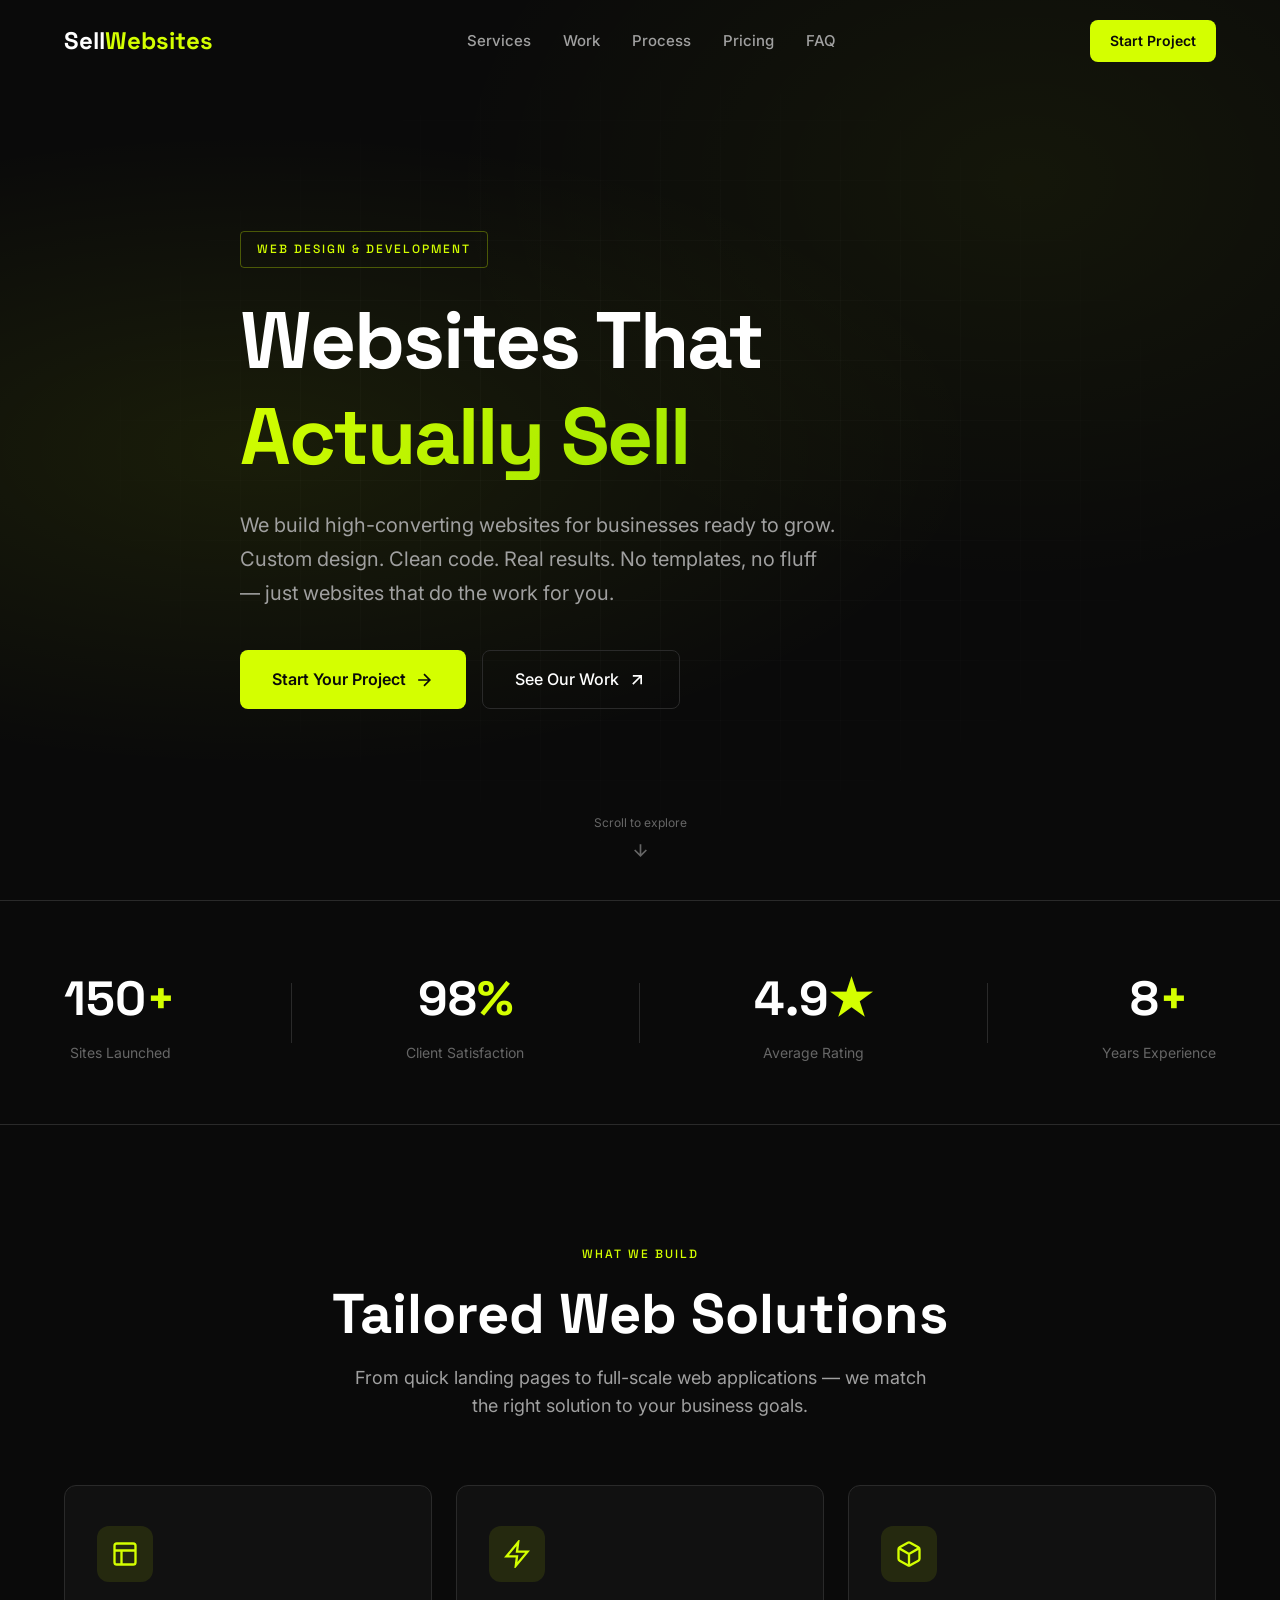
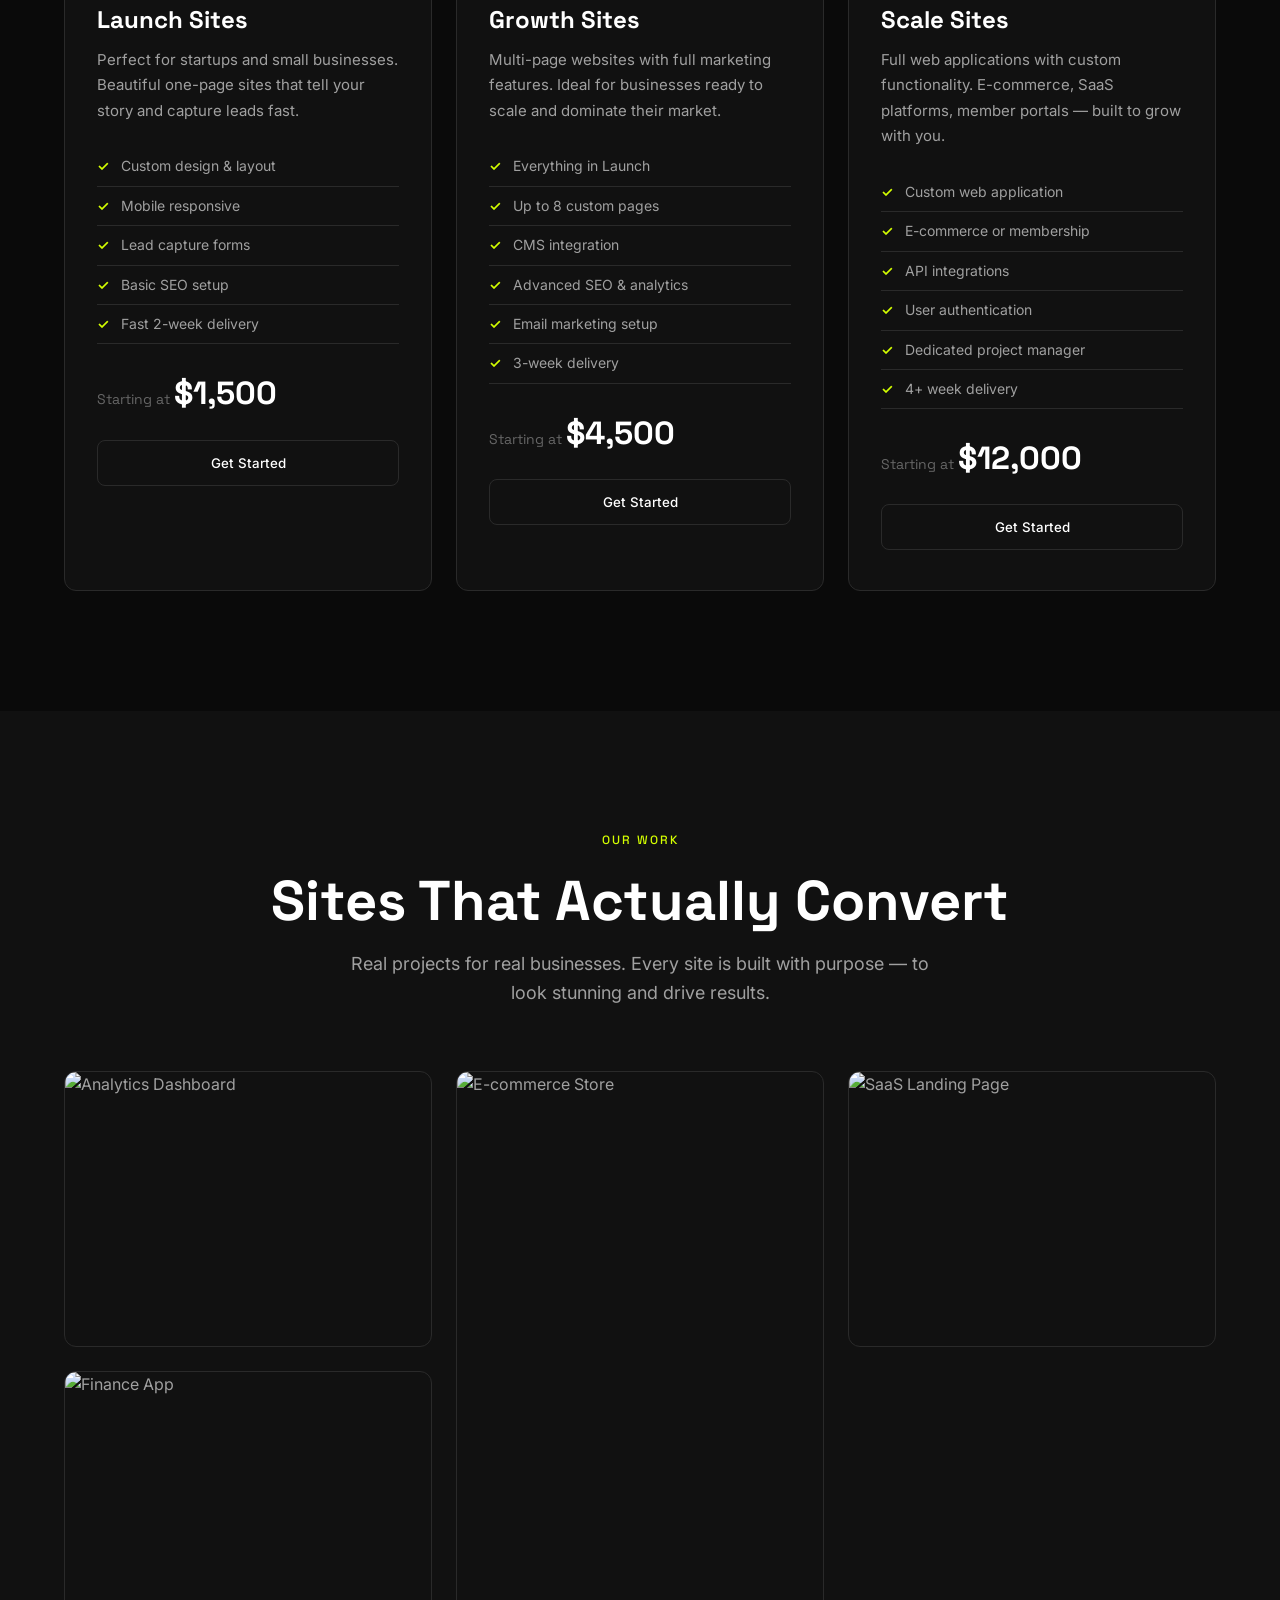
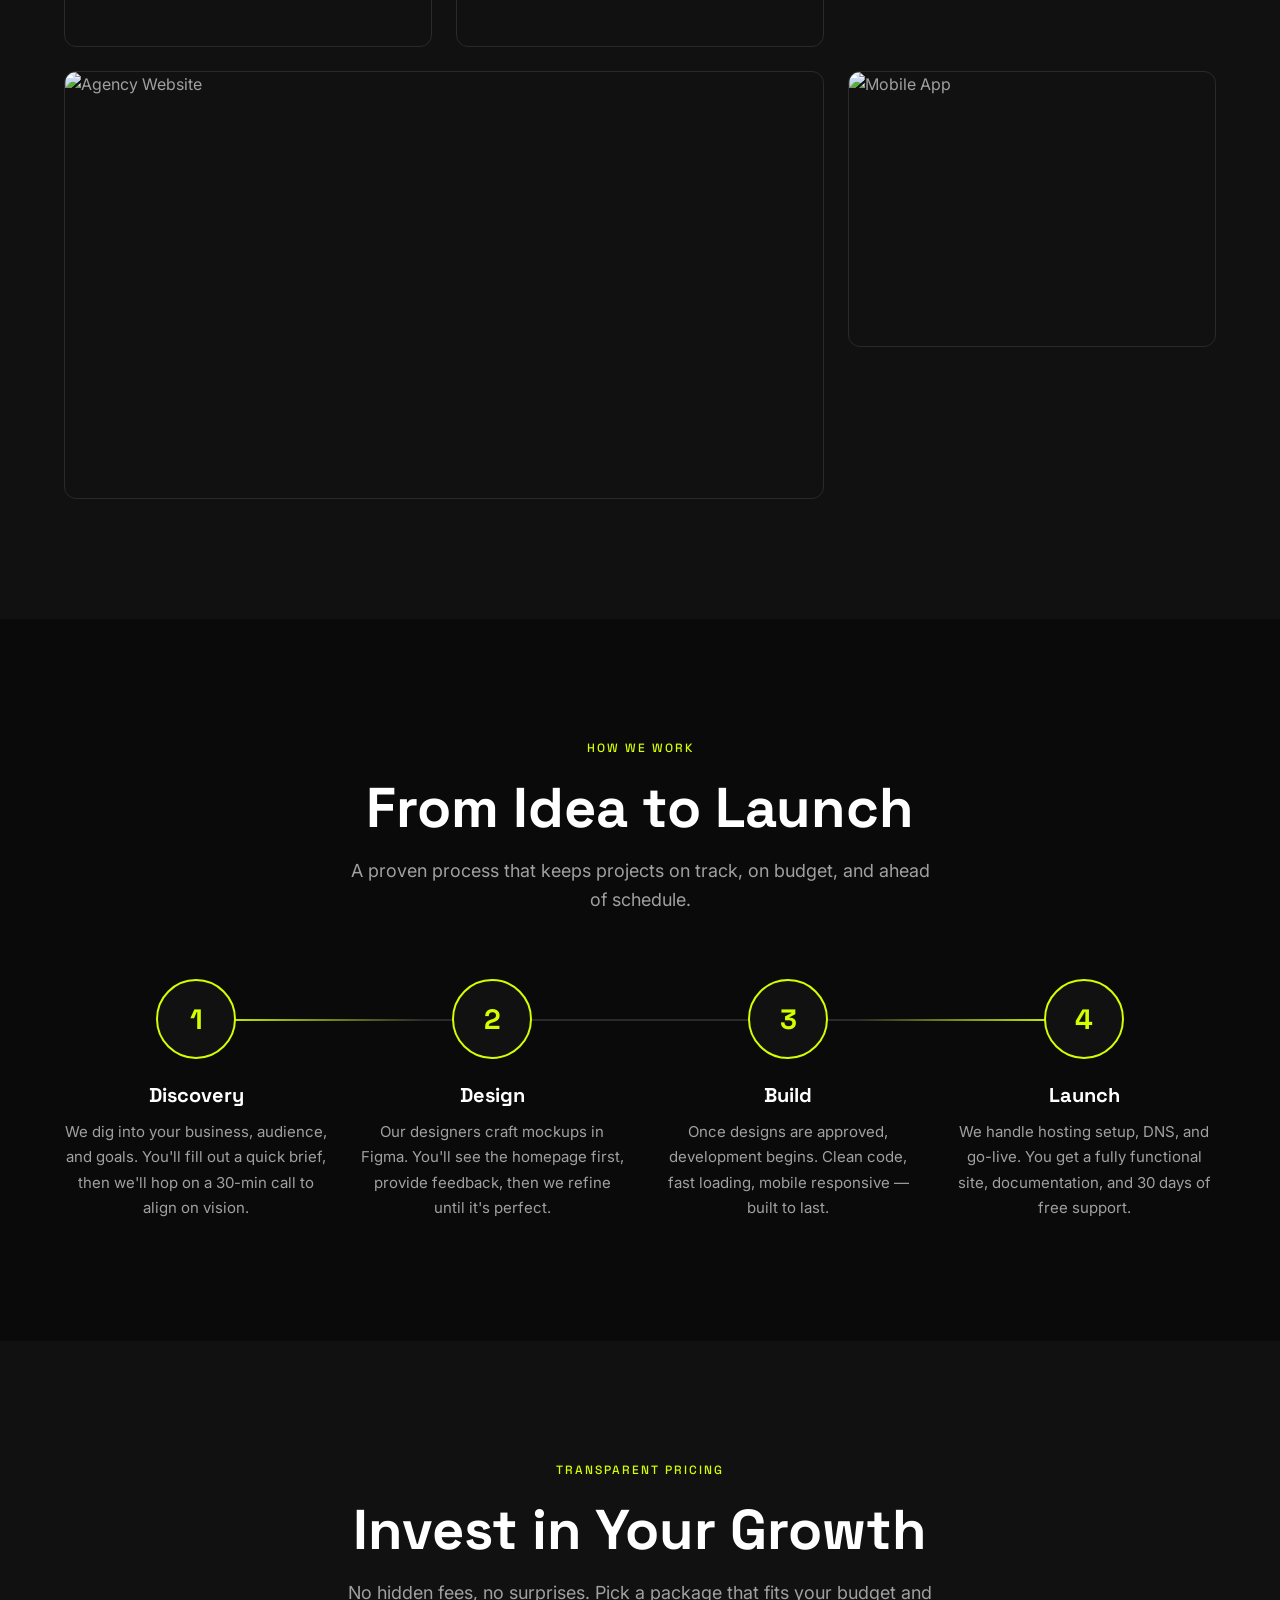
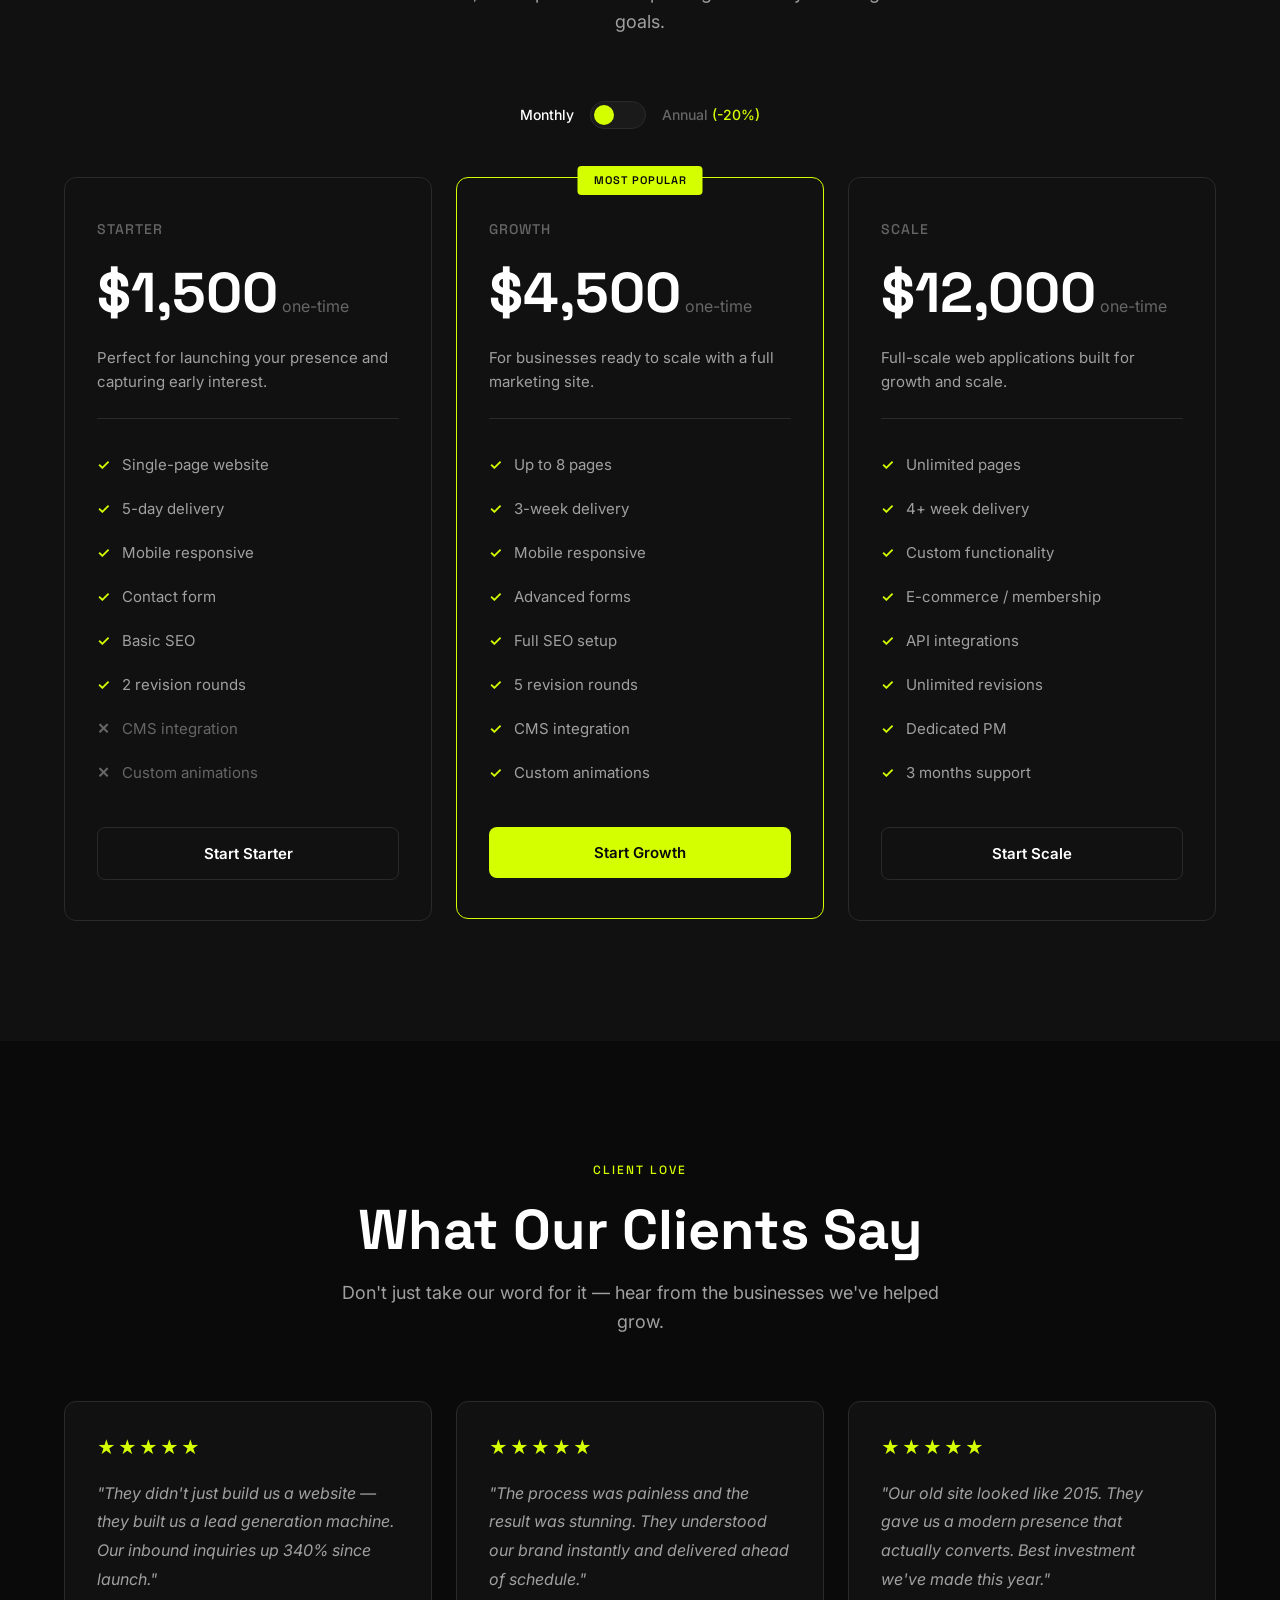
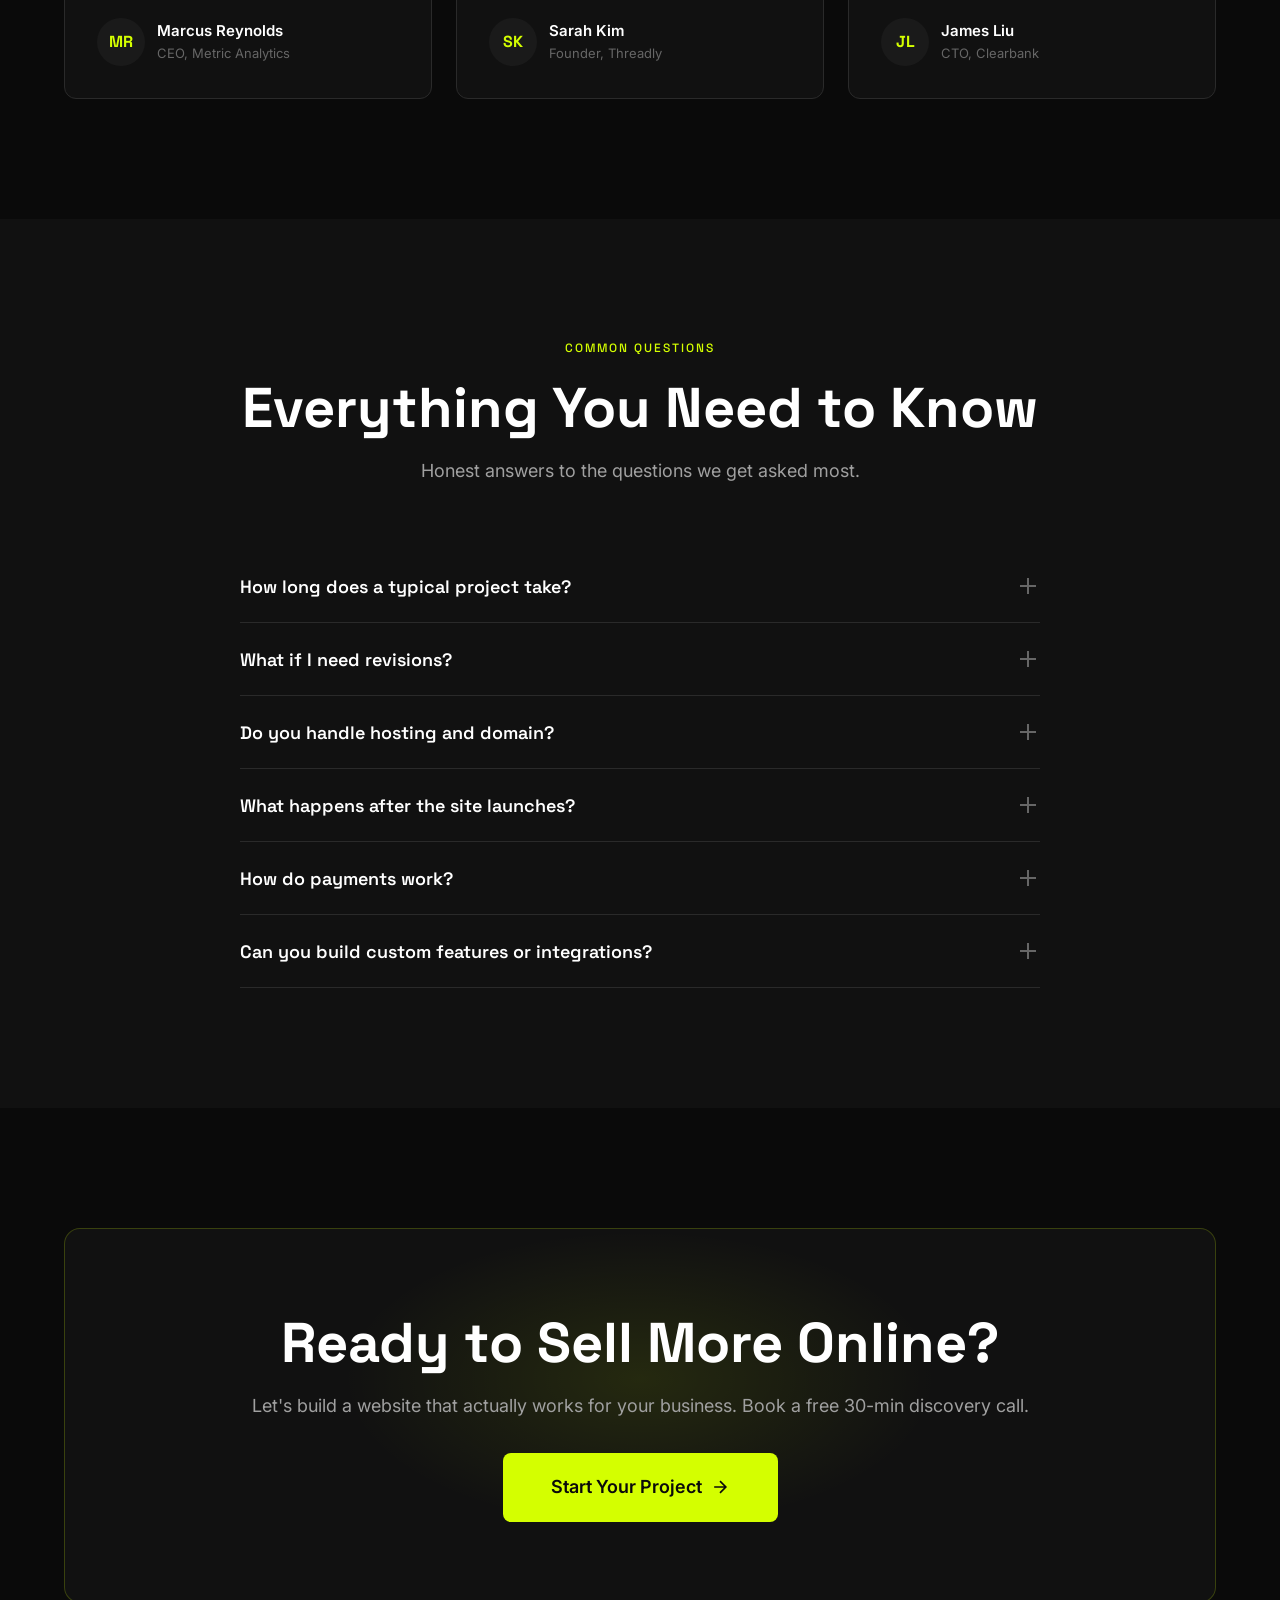
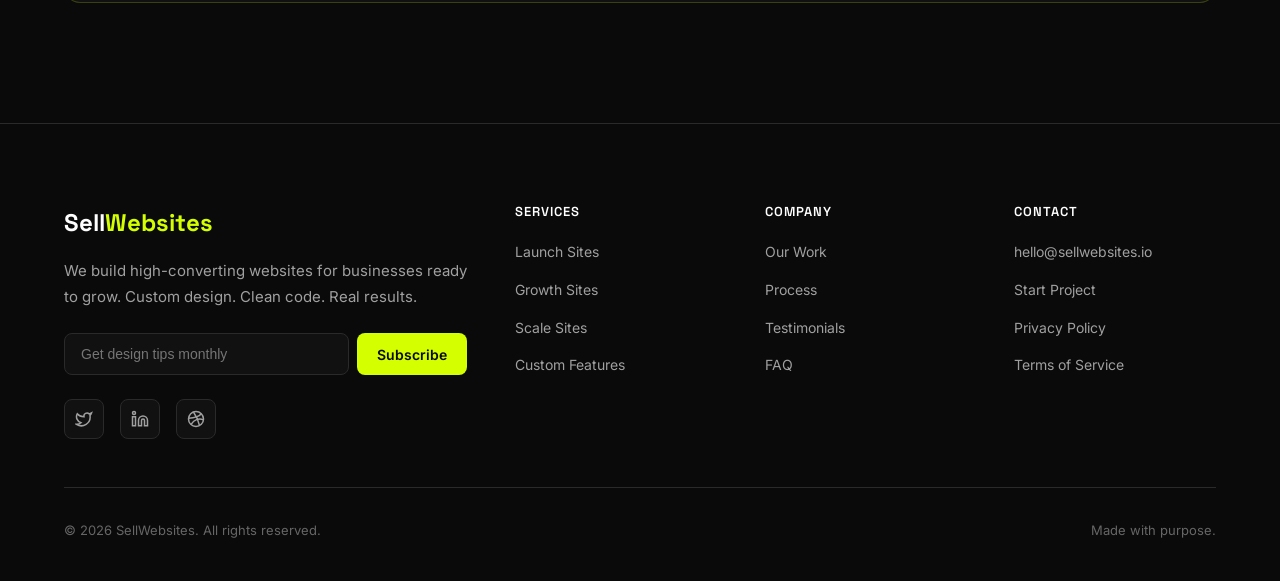
==== index.html @ 4c92e395 "Initial commit: SellWebsites.io - website selling landing page" ====
<!DOCTYPE html>
<html lang="en">
<head>
  <meta charset="UTF-8">
  <meta name="viewport" content="width=device-width, initial-scale=1.0">
  <title>SellWebsites — Websites That Actually Sell</title>
  <meta name="description" content="We build stunning, high-converting websites for businesses ready to grow. Custom design, clean code, real results.">
  <link rel="preconnect" href="https://fonts.googleapis.com">
  <link rel="preconnect" href="https://fonts.gstatic.com" crossorigin>
  <link href="https://fonts.googleapis.com/css2?family=Inter:wght@400;500;600&family=Space+Grotesk:wght@500;700&display=swap" rel="stylesheet">
  <style>
    *, *::before, *::after { box-sizing: border-box; margin: 0; padding: 0; }
    
    :root {
      --bg-primary: #0a0a0a;
      --bg-secondary: #111111;
      --bg-tertiary: #1a1a1a;
      --text-primary: #ffffff;
      --text-secondary: #a0a0a0;
      --text-muted: #666666;
      --accent: #d4ff00;
      --accent-hover: #c4e600;
      --border: #2a2a2a;
      --success: #00c853;
      --error: #ff4444;
      --font-heading: 'Space Grotesk', sans-serif;
      --font-body: 'Inter', sans-serif;
    }

    html { scroll-behavior: smooth; }
    
    body {
      font-family: var(--font-body);
      background: var(--bg-primary);
      color: var(--text-secondary);
      line-height: 1.6;
      overflow-x: hidden;
    }

    h1, h2, h3, h4 { font-family: var(--font-heading); color: var(--text-primary); line-height: 1.2; }
    
    a { color: inherit; text-decoration: none; }
    img { max-width: 100%; display: block; }
    button { font-family: inherit; cursor: pointer; border: none; background: none; }

    .container {
      max-width: 1200px;
      margin: 0 auto;
      padding: 0 24px;
    }

    /* ===== NAVIGATION ===== */
    .nav {
      position: fixed;
      top: 0;
      left: 0;
      right: 0;
      z-index: 1000;
      padding: 20px 0;
      transition: background 0.3s ease, padding 0.3s ease;
    }

    .nav.scrolled {
      background: rgba(10, 10, 10, 0.95);
      backdrop-filter: blur(10px);
      padding: 12px 0;
      border-bottom: 1px solid var(--border);
    }

    .nav-inner {
      display: flex;
      align-items: center;
      justify-content: space-between;
    }

    .nav-logo {
      font-family: var(--font-heading);
      font-size: 24px;
      font-weight: 700;
      color: var(--text-primary);
    }

    .nav-logo span { color: var(--accent); }

    .nav-links {
      display: flex;
      gap: 32px;
      list-style: none;
    }

    .nav-links a {
      font-size: 15px;
      font-weight: 500;
      color: var(--text-secondary);
      transition: color 0.2s;
      position: relative;
    }

    .nav-links a:hover { color: var(--text-primary); }
    
    .nav-links a::after {
      content: '';
      position: absolute;
      bottom: -4px;
      left: 0;
      width: 0;
      height: 2px;
      background: var(--accent);
      transition: width 0.2s;
    }

    .nav-links a:hover::after { width: 100%; }

    .nav-cta {
      background: var(--accent);
      color: var(--bg-primary);
      padding: 10px 20px;
      border-radius: 8px;
      font-weight: 600;
      font-size: 14px;
      transition: background 0.2s, transform 0.2s;
    }

    .nav-cta:hover { background: var(--accent-hover); transform: scale(1.02); }

    .nav-hamburger {
      display: none;
      flex-direction: column;
      gap: 5px;
      padding: 8px;
    }

    .nav-hamburger span {
      width: 24px;
      height: 2px;
      background: var(--text-primary);
      transition: transform 0.3s, opacity 0.3s;
    }

    .mobile-menu {
      display: none;
      position: fixed;
      inset: 0;
      background: var(--bg-primary);
      z-index: 999;
      flex-direction: column;
      align-items: center;
      justify-content: center;
      gap: 32px;
    }

    .mobile-menu.active { display: flex; }

    .mobile-menu a {
      font-family: var(--font-heading);
      font-size: 32px;
      font-weight: 700;
      color: var(--text-primary);
    }

    .mobile-menu-close {
      position: absolute;
      top: 24px;
      right: 24px;
      font-size: 32px;
      color: var(--text-primary);
    }

    /* ===== HERO ===== */
    .hero {
      min-height: 100vh;
      display: flex;
      align-items: center;
      position: relative;
      overflow: hidden;
      padding: 120px 0 80px;
    }

    .hero-bg {
      position: absolute;
      inset: 0;
      background: 
        radial-gradient(ellipse at 20% 50%, rgba(212, 255, 0, 0.08) 0%, transparent 50%),
        radial-gradient(ellipse at 80% 20%, rgba(212, 255, 0, 0.05) 0%, transparent 40%);
    }

    .hero-grid {
      position: absolute;
      inset: 0;
      background-image: 
        linear-gradient(rgba(255,255,255,0.02) 1px, transparent 1px),
        linear-gradient(90deg, rgba(255,255,255,0.02) 1px, transparent 1px);
      background-size: 60px 60px;
      mask-image: radial-gradient(ellipse at center, black 30%, transparent 70%);
    }

    .hero-content {
      position: relative;
      z-index: 1;
      max-width: 800px;
    }

    .hero-label {
      display: inline-block;
      font-family: var(--font-heading);
      font-size: 12px;
      font-weight: 500;
      text-transform: uppercase;
      letter-spacing: 2px;
      color: var(--accent);
      margin-bottom: 24px;
      padding: 8px 16px;
      border: 1px solid rgba(212, 255, 0, 0.3);
      border-radius: 4px;
    }

    .hero h1 {
      font-size: clamp(48px, 8vw, 80px);
      font-weight: 700;
      margin-bottom: 24px;
      letter-spacing: -2px;
    }

    .hero h1 span {
      background: linear-gradient(135deg, var(--accent), #a0e600);
      -webkit-background-clip: text;
      -webkit-text-fill-color: transparent;
      background-clip: text;
    }

    .hero-sub {
      font-size: 20px;
      color: var(--text-secondary);
      margin-bottom: 40px;
      max-width: 600px;
      line-height: 1.7;
    }

    .hero-ctas {
      display: flex;
      gap: 16px;
      flex-wrap: wrap;
    }

    .btn-primary {
      background: var(--accent);
      color: var(--bg-primary);
      padding: 16px 32px;
      border-radius: 8px;
      font-weight: 600;
      font-size: 16px;
      transition: background 0.2s, transform 0.2s, box-shadow 0.2s;
      display: inline-flex;
      align-items: center;
      gap: 8px;
    }

    .btn-primary:hover {
      background: var(--accent-hover);
      transform: scale(1.02);
      box-shadow: 0 0 30px rgba(212, 255, 0, 0.3);
    }

    .btn-ghost {
      border: 1px solid var(--border);
      color: var(--text-primary);
      padding: 16px 32px;
      border-radius: 8px;
      font-weight: 500;
      font-size: 16px;
      transition: border-color 0.2s, color 0.2s;
      display: inline-flex;
      align-items: center;
      gap: 8px;
    }

    .btn-ghost:hover {
      border-color: var(--accent);
      color: var(--accent);
    }

    .hero-scroll {
      position: absolute;
      bottom: 40px;
      left: 50%;
      transform: translateX(-50%);
      display: flex;
      flex-direction: column;
      align-items: center;
      gap: 8px;
      color: var(--text-muted);
      font-size: 12px;
      animation: bounce 2s infinite;
    }

    @keyframes bounce {
      0%, 100% { transform: translateX(-50%) translateY(0); }
      50% { transform: translateX(-50%) translateY(8px); }
    }

    /* ===== SOCIAL PROOF ===== */
    .social-proof {
      padding: 60px 0;
      border-top: 1px solid var(--border);
      border-bottom: 1px solid var(--border);
    }

    .social-proof-inner {
      display: flex;
      align-items: center;
      justify-content: space-between;
      gap: 40px;
      flex-wrap: wrap;
    }

    .proof-stat {
      text-align: center;
    }

    .proof-stat-number {
      font-family: var(--font-heading);
      font-size: 48px;
      font-weight: 700;
      color: var(--text-primary);
    }

    .proof-stat-number span { color: var(--accent); }

    .proof-stat-label {
      font-size: 14px;
      color: var(--text-muted);
      margin-top: 4px;
    }

    .proof-divider {
      width: 1px;
      height: 60px;
      background: var(--border);
    }

    /* ===== SECTION STYLES ===== */
    .section {
      padding: 120px 0;
    }

    .section-header {
      text-align: center;
      margin-bottom: 64px;
    }

    .section-label {
      font-family: var(--font-heading);
      font-size: 12px;
      font-weight: 500;
      text-transform: uppercase;
      letter-spacing: 2px;
      color: var(--accent);
      margin-bottom: 16px;
    }

    .section-title {
      font-size: clamp(36px, 5vw, 56px);
      font-weight: 700;
      margin-bottom: 16px;
    }

    .section-sub {
      font-size: 18px;
      color: var(--text-secondary);
      max-width: 600px;
      margin: 0 auto;
    }

    /* ===== SERVICES ===== */
    .services-grid {
      display: grid;
      grid-template-columns: repeat(3, 1fr);
      gap: 24px;
    }

    .service-card {
      background: var(--bg-secondary);
      border: 1px solid var(--border);
      border-radius: 12px;
      padding: 40px 32px;
      transition: transform 0.3s, border-color 0.3s, box-shadow 0.3s;
      position: relative;
      overflow: hidden;
    }

    .service-card::before {
      content: '';
      position: absolute;
      top: 0;
      left: 0;
      right: 0;
      height: 3px;
      background: var(--accent);
      transform: scaleX(0);
      transition: transform 0.3s;
    }

    .service-card:hover {
      transform: translateY(-4px);
      border-color: rgba(212, 255, 0, 0.3);
      box-shadow: 0 20px 40px rgba(0, 0, 0, 0.3);
    }

    .service-card:hover::before { transform: scaleX(1); }

    .service-icon {
      width: 56px;
      height: 56px;
      background: rgba(212, 255, 0, 0.1);
      border-radius: 12px;
      display: flex;
      align-items: center;
      justify-content: center;
      margin-bottom: 24px;
    }

    .service-icon svg {
      width: 28px;
      height: 28px;
      stroke: var(--accent);
    }

    .service-title {
      font-size: 24px;
      font-weight: 700;
      margin-bottom: 12px;
    }

    .service-desc {
      font-size: 15px;
      color: var(--text-secondary);
      margin-bottom: 24px;
      line-height: 1.7;
    }

    .service-features {
      list-style: none;
      margin-bottom: 24px;
    }

    .service-features li {
      font-size: 14px;
      color: var(--text-secondary);
      padding: 8px 0;
      border-bottom: 1px solid var(--border);
      display: flex;
      align-items: center;
      gap: 12px;
    }

    .service-features li::before {
      content: '✓';
      color: var(--accent);
      font-weight: 600;
    }

    .service-price {
      font-family: var(--font-heading);
      font-size: 14px;
      color: var(--text-muted);
      margin-bottom: 20px;
    }

    .service-price strong {
      font-size: 32px;
      font-weight: 700;
      color: var(--text-primary);
    }

    .service-cta {
      width: 100%;
      padding: 14px;
      background: transparent;
      border: 1px solid var(--border);
      color: var(--text-primary);
      border-radius: 8px;
      font-weight: 500;
      transition: all 0.2s;
    }

    .service-card:hover .service-cta {
      background: var(--accent);
      border-color: var(--accent);
      color: var(--bg-primary);
    }

    /* ===== PORTFOLIO ===== */
    .portfolio-grid {
      display: grid;
      grid-template-columns: repeat(3, 1fr);
      gap: 24px;
    }

    .portfolio-card {
      position: relative;
      border-radius: 12px;
      overflow: hidden;
      background: var(--bg-secondary);
      border: 1px solid var(--border);
      aspect-ratio: 4/3;
      cursor: pointer;
    }

    .portfolio-card:nth-child(2) { grid-row: span 2; aspect-ratio: auto; }
    .portfolio-card:nth-child(5) { grid-column: span 2; aspect-ratio: 16/9; }

    .portfolio-img {
      width: 100%;
      height: 100%;
      object-fit: cover;
      transition: transform 0.5s;
    }

    .portfolio-card:hover .portfolio-img { transform: scale(1.05); }

    .portfolio-overlay {
      position: absolute;
      inset: 0;
      background: linear-gradient(to top, rgba(10,10,10,0.95) 0%, rgba(10,10,10,0.4) 50%, transparent 100%);
      display: flex;
      flex-direction: column;
      justify-content: flex-end;
      padding: 24px;
      opacity: 0;
      transition: opacity 0.3s;
    }

    .portfolio-card:hover .portfolio-overlay { opacity: 1; }

    .portfolio-tag {
      font-family: var(--font-heading);
      font-size: 11px;
      font-weight: 500;
      text-transform: uppercase;
      letter-spacing: 1px;
      color: var(--accent);
      margin-bottom: 8px;
    }

    .portfolio-title {
      font-size: 20px;
      font-weight: 700;
      color: var(--text-primary);
      margin-bottom: 8px;
    }

    .portfolio-desc {
      font-size: 14px;
      color: var(--text-secondary);
      margin-bottom: 16px;
    }

    .portfolio-link {
      display: inline-flex;
      align-items: center;
      gap: 8px;
      font-size: 14px;
      font-weight: 600;
      color: var(--accent);
    }

    /* ===== PROCESS ===== */
    .process-grid {
      display: grid;
      grid-template-columns: repeat(4, 1fr);
      gap: 32px;
      position: relative;
    }

    .process-grid::before {
      content: '';
      position: absolute;
      top: 40px;
      left: 12.5%;
      right: 12.5%;
      height: 2px;
      background: linear-gradient(to right, var(--accent), var(--border), var(--border), var(--border), var(--accent));
    }

    .process-step {
      text-align: center;
      position: relative;
    }

    .process-number {
      width: 80px;
      height: 80px;
      background: var(--bg-secondary);
      border: 2px solid var(--accent);
      border-radius: 50%;
      display: flex;
      align-items: center;
      justify-content: center;
      margin: 0 auto 24px;
      font-family: var(--font-heading);
      font-size: 28px;
      font-weight: 700;
      color: var(--accent);
      position: relative;
      z-index: 1;
    }

    .process-title {
      font-size: 20px;
      font-weight: 700;
      margin-bottom: 12px;
    }

    .process-desc {
      font-size: 15px;
      color: var(--text-secondary);
      line-height: 1.7;
    }

    /* ===== PRICING ===== */
    .pricing-toggle {
      display: flex;
      align-items: center;
      justify-content: center;
      gap: 16px;
      margin-bottom: 48px;
    }

    .pricing-toggle span {
      font-size: 14px;
      font-weight: 500;
      color: var(--text-muted);
    }

    .pricing-toggle span.active { color: var(--text-primary); }

    .toggle-switch {
      width: 56px;
      height: 28px;
      background: var(--bg-tertiary);
      border-radius: 14px;
      position: relative;
      cursor: pointer;
      border: 1px solid var(--border);
    }

    .toggle-switch::after {
      content: '';
      position: absolute;
      top: 3px;
      left: 3px;
      width: 20px;
      height: 20px;
      background: var(--accent);
      border-radius: 50%;
      transition: transform 0.2s;
    }

    .toggle-switch.annual::after { transform: translateX(28px); }

    .pricing-grid {
      display: grid;
      grid-template-columns: repeat(3, 1fr);
      gap: 24px;
      align-items: start;
    }

    .pricing-card {
      background: var(--bg-secondary);
      border: 1px solid var(--border);
      border-radius: 12px;
      padding: 40px 32px;
    }

    .pricing-card.featured {
      border-color: var(--accent);
      position: relative;
    }

    .pricing-badge {
      position: absolute;
      top: -12px;
      left: 50%;
      transform: translateX(-50%);
      background: var(--accent);
      color: var(--bg-primary);
      font-family: var(--font-heading);
      font-size: 11px;
      font-weight: 600;
      text-transform: uppercase;
      letter-spacing: 1px;
      padding: 6px 16px;
      border-radius: 4px;
    }

    .pricing-name {
      font-family: var(--font-heading);
      font-size: 14px;
      font-weight: 500;
      text-transform: uppercase;
      letter-spacing: 1px;
      color: var(--text-muted);
      margin-bottom: 8px;
    }

    .pricing-price {
      margin-bottom: 8px;
    }

    .pricing-price strong {
      font-family: var(--font-heading);
      font-size: 56px;
      font-weight: 700;
      color: var(--text-primary);
    }

    .pricing-price span {
      font-size: 16px;
      color: var(--text-muted);
    }

    .pricing-tagline {
      font-size: 15px;
      color: var(--text-secondary);
      margin-bottom: 24px;
      padding-bottom: 24px;
      border-bottom: 1px solid var(--border);
    }

    .pricing-features {
      list-style: none;
      margin-bottom: 32px;
    }

    .pricing-features li {
      font-size: 15px;
      color: var(--text-secondary);
      padding: 10px 0;
      display: flex;
      align-items: center;
      gap: 12px;
    }

    .pricing-features li::before {
      content: '✓';
      color: var(--accent);
      font-weight: 600;
    }

    .pricing-features li.missing::before {
      content: '✕';
      color: var(--text-muted);
    }

    .pricing-features li.missing {
      color: var(--text-muted);
    }

    .pricing-cta {
      width: 100%;
      padding: 16px;
      border-radius: 8px;
      font-weight: 600;
      font-size: 15px;
      transition: all 0.2s;
    }

    .pricing-card.featured .pricing-cta {
      background: var(--accent);
      color: var(--bg-primary);
    }

    .pricing-card.featured .pricing-cta:hover {
      background: var(--accent-hover);
    }

    .pricing-card:not(.featured) .pricing-cta {
      background: transparent;
      border: 1px solid var(--border);
      color: var(--text-primary);
    }

    .pricing-card:not(.featured) .pricing-cta:hover {
      border-color: var(--accent);
      color: var(--accent);
    }

    /* ===== TESTIMONIALS ===== */
    .testimonials-grid {
      display: grid;
      grid-template-columns: repeat(3, 1fr);
      gap: 24px;
    }

    .testimonial-card {
      background: var(--bg-secondary);
      border: 1px solid var(--border);
      border-radius: 12px;
      padding: 32px;
    }

    .testimonial-stars {
      color: var(--accent);
      font-size: 18px;
      margin-bottom: 16px;
      letter-spacing: 2px;
    }

    .testimonial-text {
      font-size: 16px;
      color: var(--text-secondary);
      line-height: 1.8;
      margin-bottom: 24px;
      font-style: italic;
    }

    .testimonial-author {
      display: flex;
      align-items: center;
      gap: 12px;
    }

    .testimonial-avatar {
      width: 48px;
      height: 48px;
      background: var(--bg-tertiary);
      border-radius: 50%;
      display: flex;
      align-items: center;
      justify-content: center;
      font-family: var(--font-heading);
      font-weight: 700;
      color: var(--accent);
    }

    .testimonial-name {
      font-weight: 600;
      color: var(--text-primary);
      font-size: 15px;
    }

    .testimonial-title {
      font-size: 13px;
      color: var(--text-muted);
    }

    /* ===== FAQ ===== */
    .faq-list {
      max-width: 800px;
      margin: 0 auto;
    }

    .faq-item {
      border-bottom: 1px solid var(--border);
    }

    .faq-question {
      width: 100%;
      padding: 24px 0;
      display: flex;
      align-items: center;
      justify-content: space-between;
      font-family: var(--font-heading);
      font-size: 18px;
      font-weight: 600;
      color: var(--text-primary);
      text-align: left;
      transition: color 0.2s;
    }

    .faq-question:hover { color: var(--accent); }

    .faq-icon {
      width: 24px;
      height: 24px;
      position: relative;
      flex-shrink: 0;
    }

    .faq-icon::before, .faq-icon::after {
      content: '';
      position: absolute;
      top: 50%;
      left: 50%;
      background: var(--text-muted);
      transition: transform 0.3s;
    }

    .faq-icon::before {
      width: 16px;
      height: 2px;
      transform: translate(-50%, -50%);
    }

    .faq-icon::after {
      width: 2px;
      height: 16px;
      transform: translate(-50%, -50%);
    }

    .faq-item.active .faq-icon::after { transform: translate(-50%, -50%) rotate(90deg); }

    .faq-answer {
      max-height: 0;
      overflow: hidden;
      transition: max-height 0.3s ease;
    }

    .faq-answer-inner {
      padding: 0 0 24px;
      font-size: 15px;
      color: var(--text-secondary);
      line-height: 1.8;
    }

    .faq-item.active .faq-answer { max-height: 300px; }

    /* ===== FINAL CTA ===== */
    .final-cta {
      padding: 120px 0;
    }

    .final-cta-card {
      background: var(--bg-secondary);
      border: 1px solid rgba(212, 255, 0, 0.2);
      border-radius: 16px;
      padding: 80px 48px;
      text-align: center;
      position: relative;
      overflow: hidden;
    }

    .final-cta-card::before {
      content: '';
      position: absolute;
      top: 0;
      left: 50%;
      transform: translateX(-50%);
      width: 600px;
      height: 300px;
      background: radial-gradient(ellipse, rgba(212, 255, 0, 0.1) 0%, transparent 70%);
      pointer-events: none;
    }

    .final-cta h2 {
      font-size: clamp(36px, 5vw, 56px);
      font-weight: 700;
      margin-bottom: 16px;
      position: relative;
    }

    .final-cta p {
      font-size: 18px;
      color: var(--text-secondary);
      margin-bottom: 32px;
      position: relative;
    }

    .final-cta .btn-primary {
      position: relative;
      padding: 20px 48px;
      font-size: 18px;
    }

    /* ===== FOOTER ===== */
    .footer {
      padding: 80px 0 40px;
      border-top: 1px solid var(--border);
    }

    .footer-grid {
      display: grid;
      grid-template-columns: 2fr 1fr 1fr 1fr;
      gap: 48px;
      margin-bottom: 48px;
    }

    .footer-brand p {
      font-size: 15px;
      color: var(--text-secondary);
      margin-top: 16px;
      line-height: 1.7;
    }

    .footer-col h4 {
      font-family: var(--font-heading);
      font-size: 13px;
      font-weight: 600;
      text-transform: uppercase;
      letter-spacing: 1px;
      color: var(--text-primary);
      margin-bottom: 20px;
    }

    .footer-col ul {
      list-style: none;
    }

    .footer-col li {
      margin-bottom: 12px;
    }

    .footer-col a {
      font-size: 14px;
      color: var(--text-secondary);
      transition: color 0.2s;
    }

    .footer-col a:hover { color: var(--accent); }

    .footer-newsletter {
      margin-top: 24px;
    }

    .footer-newsletter form {
      display: flex;
      gap: 8px;
    }

    .footer-newsletter input {
      flex: 1;
      padding: 12px 16px;
      background: var(--bg-secondary);
      border: 1px solid var(--border);
      border-radius: 8px;
      color: var(--text-primary);
      font-size: 14px;
    }

    .footer-newsletter input:focus {
      outline: none;
      border-color: var(--accent);
    }

    .footer-newsletter button {
      padding: 12px 20px;
      background: var(--accent);
      color: var(--bg-primary);
      border-radius: 8px;
      font-weight: 600;
      font-size: 14px;
      transition: background 0.2s;
    }

    .footer-newsletter button:hover { background: var(--accent-hover); }

    .footer-social {
      display: flex;
      gap: 16px;
      margin-top: 24px;
    }

    .footer-social a {
      width: 40px;
      height: 40px;
      background: var(--bg-secondary);
      border: 1px solid var(--border);
      border-radius: 8px;
      display: flex;
      align-items: center;
      justify-content: center;
      transition: border-color 0.2s, background 0.2s;
    }

    .footer-social a:hover {
      border-color: var(--accent);
      background: rgba(212, 255, 0, 0.1);
    }

    .footer-social svg {
      width: 18px;
      height: 18px;
      stroke: var(--text-secondary);
    }

    .footer-social a:hover svg { stroke: var(--accent); }

    .footer-bottom {
      display: flex;
      align-items: center;
      justify-content: space-between;
      padding-top: 32px;
      border-top: 1px solid var(--border);
      font-size: 13px;
      color: var(--text-muted);
    }

    .footer-bottom a {
      color: var(--text-muted);
      transition: color 0.2s;
    }

    .footer-bottom a:hover { color: var(--text-primary); }

    /* ===== ANIMATIONS ===== */
    .reveal {
      opacity: 0;
      transform: translateY(30px);
      transition: opacity 0.6s ease, transform 0.6s ease;
    }

    .reveal.visible {
      opacity: 1;
      transform: translateY(0);
    }

    /* ===== RESPONSIVE ===== */
    @media (max-width: 1024px) {
      .services-grid { grid-template-columns: repeat(2, 1fr); }
      .portfolio-grid { grid-template-columns: repeat(2, 1fr); }
      .portfolio-card:nth-child(2) { grid-row: auto; }
      .portfolio-card:nth-child(5) { grid-column: auto; }
      .process-grid { grid-template-columns: repeat(2, 1fr); }
      .process-grid::before { display: none; }
      .pricing-grid { grid-template-columns: repeat(2, 1fr); }
      .pricing-card:last-child { display: none; }
      .testimonials-grid { grid-template-columns: repeat(2, 1fr); }
      .footer-grid { grid-template-columns: repeat(2, 1fr); }
    }

    @media (max-width: 768px) {
      .nav-links, .nav-cta { display: none; }
      .nav-hamburger { display: flex; }
      .section { padding: 80px 0; }
      .social-proof-inner { justify-content: center; }
      .proof-divider { display: none; }
      .services-grid { grid-template-columns: 1fr; }
      .portfolio-grid { grid-template-columns: 1fr; }
      .process-grid { grid-template-columns: 1fr; }
      .pricing-grid { grid-template-columns: 1fr; }
      .pricing-card:last-child { display: block; }
      .testimonials-grid { grid-template-columns: 1fr; }
      .footer-grid { grid-template-columns: 1fr; }
      .footer-bottom { flex-direction: column; gap: 16px; text-align: center; }
      .final-cta-card { padding: 48px 24px; }
    }
  </style>
</head>
<body>

  <!-- NAVIGATION -->
  <nav class="nav" id="nav">
    <div class="container nav-inner">
      <a href="#" class="nav-logo">Sell<span>Websites</span></a>
      <ul class="nav-links">
        <li><a href="#services">Services</a></li>
        <li><a href="#portfolio">Work</a></li>
        <li><a href="#process">Process</a></li>
        <li><a href="#pricing">Pricing</a></li>
        <li><a href="#faq">FAQ</a></li>
      </ul>
      <a href="#contact" class="nav-cta">Start Project</a>
      <button class="nav-hamburger" id="hamburger" aria-label="Open menu">
        <span></span><span></span><span></span>
      </button>
    </div>
  </nav>

  <!-- MOBILE MENU -->
  <div class="mobile-menu" id="mobileMenu">
    <button class="mobile-menu-close" id="mobileClose" aria-label="Close menu">✕</button>
    <a href="#services">Services</a>
    <a href="#portfolio">Work</a>
    <a href="#process">Process</a>
    <a href="#pricing">Pricing</a>
    <a href="#faq">FAQ</a>
    <a href="#contact">Start Project</a>
  </div>

  <!-- HERO -->
  <section class="hero">
    <div class="hero-bg"></div>
    <div class="hero-grid"></div>
    <div class="container">
      <div class="hero-content">
        <div class="hero-label">Web Design & Development</div>
        <h1>Websites That <span>Actually Sell</span></h1>
        <p class="hero-sub">We build high-converting websites for businesses ready to grow. Custom design. Clean code. Real results. No templates, no fluff — just websites that do the work for you.</p>
        <div class="hero-ctas">
          <a href="#contact" class="btn-primary">
            Start Your Project
            <svg width="20" height="20" viewBox="0 0 24 24" fill="none" stroke="currentColor" stroke-width="2"><path d="M5 12h14M12 5l7 7-7 7"/></svg>
          </a>
          <a href="#portfolio" class="btn-ghost">
            See Our Work
            <svg width="20" height="20" viewBox="0 0 24 24" fill="none" stroke="currentColor" stroke-width="2"><path d="M7 17l9.2-9.2M17 17V7h-10"/></svg>
          </a>
        </div>
      </div>
    </div>
    <div class="hero-scroll">
      <span>Scroll to explore</span>
      <svg width="20" height="20" viewBox="0 0 24 24" fill="none" stroke="currentColor" stroke-width="2"><path d="M12 5v14M5 12l7 7 7-7"/></svg>
    </div>
  </section>

  <!-- SOCIAL PROOF -->
  <section class="social-proof">
    <div class="container">
      <div class="social-proof-inner">
        <div class="proof-stat">
          <div class="proof-stat-number">150<span>+</span></div>
          <div class="proof-stat-label">Sites Launched</div>
        </div>
        <div class="proof-divider"></div>
        <div class="proof-stat">
          <div class="proof-stat-number">98<span>%</span></div>
          <div class="proof-stat-label">Client Satisfaction</div>
        </div>
        <div class="proof-divider"></div>
        <div class="proof-stat">
          <div class="proof-stat-number">4.9<span>★</span></div>
          <div class="proof-stat-label">Average Rating</div>
        </div>
        <div class="proof-divider"></div>
        <div class="proof-stat">
          <div class="proof-stat-number">8<span>+</span></div>
          <div class="proof-stat-label">Years Experience</div>
        </div>
      </div>
    </div>
  </section>

  <!-- SERVICES -->
  <section class="section" id="services">
    <div class="container">
      <div class="section-header reveal">
        <div class="section-label">What We Build</div>
        <h2 class="section-title">Tailored Web Solutions</h2>
        <p class="section-sub">From quick landing pages to full-scale web applications — we match the right solution to your business goals.</p>
      </div>
      <div class="services-grid">
        <div class="service-card reveal">
          <div class="service-icon">
            <svg viewBox="0 0 24 24" fill="none" stroke="currentColor" stroke-width="2"><rect x="3" y="3" width="18" height="18" rx="2"/><path d="M3 9h18M9 21V9"/></svg>
          </div>
          <h3 class="service-title">Launch Sites</h3>
          <p class="service-desc">Perfect for startups and small businesses. Beautiful one-page sites that tell your story and capture leads fast.</p>
          <ul class="service-features">
            <li>Custom design & layout</li>
            <li>Mobile responsive</li>
            <li>Lead capture forms</li>
            <li>Basic SEO setup</li>
            <li>Fast 2-week delivery</li>
          </ul>
          <div class="service-price">Starting at <strong>$1,500</strong></div>
          <button class="service-cta">Get Started</button>
        </div>
        <div class="service-card reveal">
          <div class="service-icon">
            <svg viewBox="0 0 24 24" fill="none" stroke="currentColor" stroke-width="2"><path d="M13 2L3 14h9l-1 8 10-12h-9l1-8z"/></svg>
          </div>
          <h3 class="service-title">Growth Sites</h3>
          <p class="service-desc">Multi-page websites with full marketing features. Ideal for businesses ready to scale and dominate their market.</p>
          <ul class="service-features">
            <li>Everything in Launch</li>
            <li>Up to 8 custom pages</li>
            <li>CMS integration</li>
            <li>Advanced SEO & analytics</li>
            <li>Email marketing setup</li>
            <li>3-week delivery</li>
          </ul>
          <div class="service-price">Starting at <strong>$4,500</strong></div>
          <button class="service-cta">Get Started</button>
        </div>
        <div class="service-card reveal">
          <div class="service-icon">
            <svg viewBox="0 0 24 24" fill="none" stroke="currentColor" stroke-width="2"><path d="M21 16V8a2 2 0 0 0-1-1.73l-7-4a2 2 0 0 0-2 0l-7 4A2 2 0 0 0 3 8v8a2 2 0 0 0 1 1.73l7 4a2 2 0 0 0 2 0l7-4A2 2 0 0 0 21 16z"/><path d="M3.27 6.96L12 12.01l8.73-5.05M12 22.08V12"/></svg>
          </div>
          <h3 class="service-title">Scale Sites</h3>
          <p class="service-desc">Full web applications with custom functionality. E-commerce, SaaS platforms, member portals — built to grow with you.</p>
          <ul class="service-features">
            <li>Custom web application</li>
            <li>E-commerce or membership</li>
            <li>API integrations</li>
            <li>User authentication</li>
            <li>Dedicated project manager</li>
            <li>4+ week delivery</li>
          </ul>
          <div class="service-price">Starting at <strong>$12,000</strong></div>
          <button class="service-cta">Get Started</button>
        </div>
      </div>
    </div>
  </section>

  <!-- PORTFOLIO -->
  <section class="section" id="portfolio" style="background: var(--bg-secondary);">
    <div class="container">
      <div class="section-header reveal">
        <div class="section-label">Our Work</div>
        <h2 class="section-title">Sites That Actually Convert</h2>
        <p class="section-sub">Real projects for real businesses. Every site is built with purpose — to look stunning and drive results.</p>
      </div>
      <div class="portfolio-grid">
        <div class="portfolio-card reveal">
          <img src="https://images.unsplash.com/photo-1460925895917-afdab827c52f?w=600&h=450&fit=crop" alt="Analytics Dashboard" class="portfolio-img">
          <div class="portfolio-overlay">
            <div class="portfolio-tag">SaaS Dashboard</div>
            <h4 class="portfolio-title">Metric</h4>
            <p class="portfolio-desc">Analytics platform with real-time data visualization</p>
            <a href="#" class="portfolio-link">View Project <svg width="16" height="16" viewBox="0 0 24 24" fill="none" stroke="currentColor" stroke-width="2"><path d="M5 12h14M12 5l7 7-7 7"/></svg></a>
          </div>
        </div>
        <div class="portfolio-card reveal">
          <img src="https://images.unsplash.com/photo-1556742049-0cfed4f6a45d?w=600&h=800&fit=crop" alt="E-commerce Store" class="portfolio-img">
          <div class="portfolio-overlay">
            <div class="portfolio-tag">E-commerce</div>
            <h4 class="portfolio-title">Threadly</h4>
            <p class="portfolio-desc">Premium streetwear brand with seamless checkout</p>
            <a href="#" class="portfolio-link">View Project <svg width="16" height="16" viewBox="0 0 24 24" fill="none" stroke="currentColor" stroke-width="2"><path d="M5 12h14M12 5l7 7-7 7"/></svg></a>
          </div>
        </div>
        <div class="portfolio-card reveal">
          <img src="https://images.unsplash.com/photo-1551434678-e076c223a692?w=600&h=450&fit=crop" alt="SaaS Landing Page" class="portfolio-img">
          <div class="portfolio-overlay">
            <div class="portfolio-tag">Landing Page</div>
            <h4 class="portfolio-title">Baseflow</h4>
            <p class="portfolio-desc">Developer tool landing page with 34% trial conversion</p>
            <a href="#" class="portfolio-link">View Project <svg width="16" height="16" viewBox="0 0 24 24" fill="none" stroke="currentColor" stroke-width="2"><path d="M5 12h14M12 5l7 7-7 7"/></svg></a>
          </div>
        </div>
        <div class="portfolio-card reveal">
          <img src="https://images.unsplash.com/photo-1563013544-824ae1b704d3?w=600&h=450&fit=crop" alt="Finance App" class="portfolio-img">
          <div class="portfolio-overlay">
            <div class="portfolio-tag">Fintech</div>
            <h4 class="portfolio-title">Clearbank</h4>
            <p class="portfolio-desc">Banking app site with trust-building design</p>
            <a href="#" class="portfolio-link">View Project <svg width="16" height="16" viewBox="0 0 24 24" fill="none" stroke="currentColor" stroke-width="2"><path d="M5 12h14M12 5l7 7-7 7"/></svg></a>
          </div>
        </div>
        <div class="portfolio-card reveal">
          <img src="https://images.unsplash.com/photo-1467232004584-a241de8bcf5d?w=800&h=450&fit=crop" alt="Agency Website" class="portfolio-img">
          <div class="portfolio-overlay">
            <div class="portfolio-tag">Agency</div>
            <h4 class="portfolio-title">Horizon Creative</h4>
            <p class="portfolio-desc">Full branding and web presence for a design studio</p>
            <a href="#" class="portfolio-link">View Project <svg width="16" height="16" viewBox="0 0 24 24" fill="none" stroke="currentColor" stroke-width="2"><path d="M5 12h14M12 5l7 7-7 7"/></svg></a>
          </div>
        </div>
        <div class="portfolio-card reveal">
          <img src="https://images.unsplash.com/photo-1512941937669-5a0f173573db?w=600&h=450&fit=crop" alt="Mobile App" class="portfolio-img">
          <div class="portfolio-overlay">
            <div class="portfolio-tag">Mobile App</div>
            <h4 class="portfolio-title">Pulse</h4>
            <p class="portfolio-desc">Fitness tracking app with social features</p>
            <a href="#" class="portfolio-link">View Project <svg width="16" height="16" viewBox="0 0 24 24" fill="none" stroke="currentColor" stroke-width="2"><path d="M5 12h14M12 5l7 7-7 7"/></svg></a>
          </div>
        </div>
      </div>
    </div>
  </section>

  <!-- PROCESS -->
  <section class="section" id="process">
    <div class="container">
      <div class="section-header reveal">
        <div class="section-label">How We Work</div>
        <h2 class="section-title">From Idea to Launch</h2>
        <p class="section-sub">A proven process that keeps projects on track, on budget, and ahead of schedule.</p>
      </div>
      <div class="process-grid">
        <div class="process-step reveal">
          <div class="process-number">1</div>
          <h4 class="process-title">Discovery</h4>
          <p class="process-desc">We dig into your business, audience, and goals. You'll fill out a quick brief, then we'll hop on a 30-min call to align on vision.</p>
        </div>
        <div class="process-step reveal">
          <div class="process-number">2</div>
          <h4 class="process-title">Design</h4>
          <p class="process-desc">Our designers craft mockups in Figma. You'll see the homepage first, provide feedback, then we refine until it's perfect.</p>
        </div>
        <div class="process-step reveal">
          <div class="process-number">3</div>
          <h4 class="process-title">Build</h4>
          <p class="process-desc">Once designs are approved, development begins. Clean code, fast loading, mobile responsive — built to last.</p>
        </div>
        <div class="process-step reveal">
          <div class="process-number">4</div>
          <h4 class="process-title">Launch</h4>
          <p class="process-desc">We handle hosting setup, DNS, and go-live. You get a fully functional site, documentation, and 30 days of free support.</p>
        </div>
      </div>
    </div>
  </section>

  <!-- PRICING -->
  <section class="section" id="pricing" style="background: var(--bg-secondary);">
    <div class="container">
      <div class="section-header reveal">
        <div class="section-label">Transparent Pricing</div>
        <h2 class="section-title">Invest in Your Growth</h2>
        <p class="section-sub">No hidden fees, no surprises. Pick a package that fits your budget and goals.</p>
      </div>
      <div class="pricing-toggle reveal">
        <span class="active" id="monthlyLabel">Monthly</span>
        <div class="toggle-switch" id="pricingToggle"></div>
        <span id="annualLabel">Annual <span style="color: var(--accent);">(-20%)</span></span>
      </div>
      <div class="pricing-grid">
        <div class="pricing-card reveal">
          <div class="pricing-name">Starter</div>
          <div class="pricing-price"><strong>$1,500</strong> <span>one-time</span></div>
          <p class="pricing-tagline">Perfect for launching your presence and capturing early interest.</p>
          <ul class="pricing-features">
            <li>Single-page website</li>
            <li>5-day delivery</li>
            <li>Mobile responsive</li>
            <li>Contact form</li>
            <li>Basic SEO</li>
            <li>2 revision rounds</li>
            <li class="missing">CMS integration</li>
            <li class="missing">Custom animations</li>
          </ul>
          <button class="pricing-cta">Start Starter</button>
        </div>
        <div class="pricing-card featured reveal">
          <div class="pricing-badge">Most Popular</div>
          <div class="pricing-name">Growth</div>
          <div class="pricing-price"><strong>$4,500</strong> <span>one-time</span></div>
          <p class="pricing-tagline">For businesses ready to scale with a full marketing site.</p>
          <ul class="pricing-features">
            <li>Up to 8 pages</li>
            <li>3-week delivery</li>
            <li>Mobile responsive</li>
            <li>Advanced forms</li>
            <li>Full SEO setup</li>
            <li>5 revision rounds</li>
            <li>CMS integration</li>
            <li>Custom animations</li>
          </ul>
          <button class="pricing-cta">Start Growth</button>
        </div>
        <div class="pricing-card reveal">
          <div class="pricing-name">Scale</div>
          <div class="pricing-price"><strong>$12,000</strong> <span>one-time</span></div>
          <p class="pricing-tagline">Full-scale web applications built for growth and scale.</p>
          <ul class="pricing-features">
            <li>Unlimited pages</li>
            <li>4+ week delivery</li>
            <li>Custom functionality</li>
            <li>E-commerce / membership</li>
            <li>API integrations</li>
            <li>Unlimited revisions</li>
            <li>Dedicated PM</li>
            <li>3 months support</li>
          </ul>
          <button class="pricing-cta">Start Scale</button>
        </div>
      </div>
    </div>
  </section>

  <!-- TESTIMONIALS -->
  <section class="section" id="testimonials">
    <div class="container">
      <div class="section-header reveal">
        <div class="section-label">Client Love</div>
        <h2 class="section-title">What Our Clients Say</h2>
        <p class="section-sub">Don't just take our word for it — hear from the businesses we've helped grow.</p>
      </div>
      <div class="testimonials-grid">
        <div class="testimonial-card reveal">
          <div class="testimonial-stars">★★★★★</div>
          <p class="testimonial-text">"They didn't just build us a website — they built us a lead generation machine. Our inbound inquiries up 340% since launch."</p>
          <div class="testimonial-author">
            <div class="testimonial-avatar">MR</div>
            <div>
              <div class="testimonial-name">Marcus Reynolds</div>
              <div class="testimonial-title">CEO, Metric Analytics</div>
            </div>
          </div>
        </div>
        <div class="testimonial-card reveal">
          <div class="testimonial-stars">★★★★★</div>
          <p class="testimonial-text">"The process was painless and the result was stunning. They understood our brand instantly and delivered ahead of schedule."</p>
          <div class="testimonial-author">
            <div class="testimonial-avatar">SK</div>
            <div>
              <div class="testimonial-name">Sarah Kim</div>
              <div class="testimonial-title">Founder, Threadly</div>
            </div>
          </div>
        </div>
        <div class="testimonial-card reveal">
          <div class="testimonial-stars">★★★★★</div>
          <p class="testimonial-text">"Our old site looked like 2015. They gave us a modern presence that actually converts. Best investment we've made this year."</p>
          <div class="testimonial-author">
            <div class="testimonial-avatar">JL</div>
            <div>
              <div class="testimonial-name">James Liu</div>
              <div class="testimonial-title">CTO, Clearbank</div>
            </div>
          </div>
        </div>
      </div>
    </div>
  </section>

  <!-- FAQ -->
  <section class="section" id="faq" style="background: var(--bg-secondary);">
    <div class="container">
      <div class="section-header reveal">
        <div class="section-label">Common Questions</div>
        <h2 class="section-title">Everything You Need to Know</h2>
        <p class="section-sub">Honest answers to the questions we get asked most.</p>
      </div>
      <div class="faq-list">
        <div class="faq-item reveal">
          <button class="faq-question">
            How long does a typical project take?
            <span class="faq-icon"></span>
          </button>
          <div class="faq-answer">
            <div class="faq-answer-inner">Launch sites: 1-2 weeks. Growth sites: 3-4 weeks. Scale sites: 4-8 weeks depending on complexity. We always agree on a timeline before starting, and we don't miss deadlines.</div>
          </div>
        </div>
        <div class="faq-item reveal">
          <button class="faq-question">
            What if I need revisions?
            <span class="faq-icon"></span>
          </button>
          <div class="faq-answer">
            <div class="faq-answer-inner">Every package includes revision rounds. Starter includes 2 rounds, Growth includes 5, and Scale includes unlimited. Most clients are thrilled with the first design — revisions are for refinements, not total redesigns.</div>
          </div>
        </div>
        <div class="faq-item reveal">
          <button class="faq-question">
            Do you handle hosting and domain?
            <span class="faq-icon"></span>
          </button>
          <div class="faq-answer">
            <div class="faq-answer-inner">We can set everything up on your behalf using your existing accounts, or help you new ones. Hosting typically runs $20-100/month depending on traffic needs. We don't mark up hosting — you pay directly to the provider.</div>
          </div>
        </div>
        <div class="faq-item reveal">
          <button class="faq-question">
            What happens after the site launches?
            <span class="faq-icon"></span>
          </button>
          <div class="faq-answer">
            <div class="faq-answer-inner">You get full ownership of the site, all documentation, and 30 days of free support. After that, we offer optional maintenance plans at $99/month if you want ongoing updates, security monitoring, and priority support.</div>
          </div>
        </div>
        <div class="faq-item reveal">
          <button class="faq-question">
            How do payments work?
            <span class="faq-icon"></span>
          </button>
          <div class="faq-answer">
            <div class="faq-answer-inner">50% deposit to start, 50% upon completion. For larger Scale projects, we split into milestones. We accept bank transfer, credit card, or crypto.</div>
          </div>
        </div>
        <div class="faq-item reveal">
          <button class="faq-question">
            Can you build custom features or integrations?
            <span class="faq-icon"></span>
          </button>
          <div class="faq-answer">
            <div class="faq-answer-inner">Absolutely. If you need something beyond our packages — custom booking systems, API connections, CRM integrations, member portals — we quote those as custom projects. Tell us what you need and we'll scope it out.</div>
          </div>
        </div>
      </div>
    </div>
  </section>

  <!-- FINAL CTA -->
  <section class="final-cta" id="contact">
    <div class="container">
      <div class="final-cta-card reveal">
        <h2>Ready to Sell More Online?</h2>
        <p>Let's build a website that actually works for your business. Book a free 30-min discovery call.</p>
        <a href="mailto:hello@sellwebsites.io" class="btn-primary">
          Start Your Project
          <svg width="20" height="20" viewBox="0 0 24 24" fill="none" stroke="currentColor" stroke-width="2"><path d="M5 12h14M12 5l7 7-7 7"/></svg>
        </a>
      </div>
    </div>
  </section>

  <!-- FOOTER -->
  <footer class="footer">
    <div class="container">
      <div class="footer-grid">
        <div class="footer-brand">
          <a href="#" class="nav-logo">Sell<span>Websites</span></a>
          <p>We build high-converting websites for businesses ready to grow. Custom design. Clean code. Real results.</p>
          <div class="footer-newsletter">
            <form>
              <input type="email" placeholder="Get design tips monthly">
              <button type="submit">Subscribe</button>
            </form>
          </div>
          <div class="footer-social">
            <a href="#" aria-label="Twitter">
              <svg viewBox="0 0 24 24" fill="none" stroke="currentColor" stroke-width="2"><path d="M22 4s-.7 2.1-2 3.4c1.6 10-9.4 17.3-18 11.6 2.2.1 4.4-.6 6-2C3 15.5.5 9.6 3 5c2.2 2.6 5.6 4.1 9 4-.9-4.2 4-6.6 7-3.8 1.1 0 3-1.2 3-1.2z"/></svg>
            </a>
            <a href="#" aria-label="LinkedIn">
              <svg viewBox="0 0 24 24" fill="none" stroke="currentColor" stroke-width="2"><path d="M16 8a6 6 0 0 1 6 6v7h-4v-7a2 2 0 0 0-2-2 2 2 0 0 0-2 2v7h-4v-7a6 6 0 0 1 6-6z"/><rect x="2" y="9" width="4" height="12"/><circle cx="4" cy="4" r="2"/></svg>
            </a>
            <a href="#" aria-label="Dribbble">
              <svg viewBox="0 0 24 24" fill="none" stroke="currentColor" stroke-width="2"><circle cx="12" cy="12" r="10"/><path d="M8.56 2.75c4.37 6.03 6.02 9.42 8.03 17.72m2.54-15.38c-3.72 4.35-8.94 5.66-16.88 5.85m19.5 1.9c-3.5-.93-6.63-.82-8.94 0-2.58.92-5.01 2.86-7.44 6.32"/></svg>
            </a>
          </div>
        </div>
        <div class="footer-col">
          <h4>Services</h4>
          <ul>
            <li><a href="#services">Launch Sites</a></li>
            <li><a href="#services">Growth Sites</a></li>
            <li><a href="#services">Scale Sites</a></li>
            <li><a href="#services">Custom Features</a></li>
          </ul>
        </div>
        <div class="footer-col">
          <h4>Company</h4>
          <ul>
            <li><a href="#portfolio">Our Work</a></li>
            <li><a href="#process">Process</a></li>
            <li><a href="#testimonials">Testimonials</a></li>
            <li><a href="#faq">FAQ</a></li>
          </ul>
        </div>
        <div class="footer-col">
          <h4>Contact</h4>
          <ul>
            <li><a href="mailto:hello@sellwebsites.io">hello@sellwebsites.io</a></li>
            <li><a href="#contact">Start Project</a></li>
            <li><a href="#">Privacy Policy</a></li>
            <li><a href="#">Terms of Service</a></li>
          </ul>
        </div>
      </div>
      <div class="footer-bottom">
        <span>© 2026 SellWebsites. All rights reserved.</span>
        <span>Made with purpose.</span>
      </div>
    </div>
  </footer>

  <script>
    // Nav scroll effect
    const nav = document.getElementById('nav');
    window.addEventListener('scroll', () => {
      nav.classList.toggle('scrolled', window.scrollY > 50);
    });

    // Mobile menu
    const hamburger = document.getElementById('hamburger');
    const mobileMenu = document.getElementById('mobileMenu');
    const mobileClose = document.getElementById('mobileClose');
    const mobileLinks = mobileMenu.querySelectorAll('a');

    hamburger.addEventListener('click', () => mobileMenu.classList.add('active'));
    mobileClose.addEventListener('click', () => mobileMenu.classList.remove('active'));
    mobileLinks.forEach(link => {
      link.addEventListener('click', () => mobileMenu.classList.remove('active'));
    });

    // Pricing toggle
    const pricingToggle = document.getElementById('pricingToggle');
    const monthlyLabel = document.getElementById('monthlyLabel');
    const annualLabel = document.getElementById('annualLabel');
    let isAnnual = false;

    pricingToggle.addEventListener('click', () => {
      isAnnual = !isAnnual;
      pricingToggle.classList.toggle('annual', isAnnual);
      monthlyLabel.classList.toggle('active', !isAnnual);
      annualLabel.classList.toggle('active', isAnnual);
    });

    // FAQ accordion
    document.querySelectorAll('.faq-question').forEach(btn => {
      btn.addEventListener('click', () => {
        const item = btn.parentElement;
        const wasActive = item.classList.contains('active');
        document.querySelectorAll('.faq-item').forEach(i => i.classList.remove('active'));
        if (!wasActive) item.classList.add('active');
      });
    });

    // Scroll reveal
    const revealElements = document.querySelectorAll('.reveal');
    const revealObserver = new IntersectionObserver((entries) => {
      entries.forEach((entry, i) => {
        if (entry.isIntersecting) {
          setTimeout(() => entry.target.classList.add('visible'), i * 100);
          revealObserver.unobserve(entry.target);
        }
      });
    }, { threshold: 0.1 });

    revealElements.forEach(el => revealObserver.observe(el));
  </script>
</body>
</html>
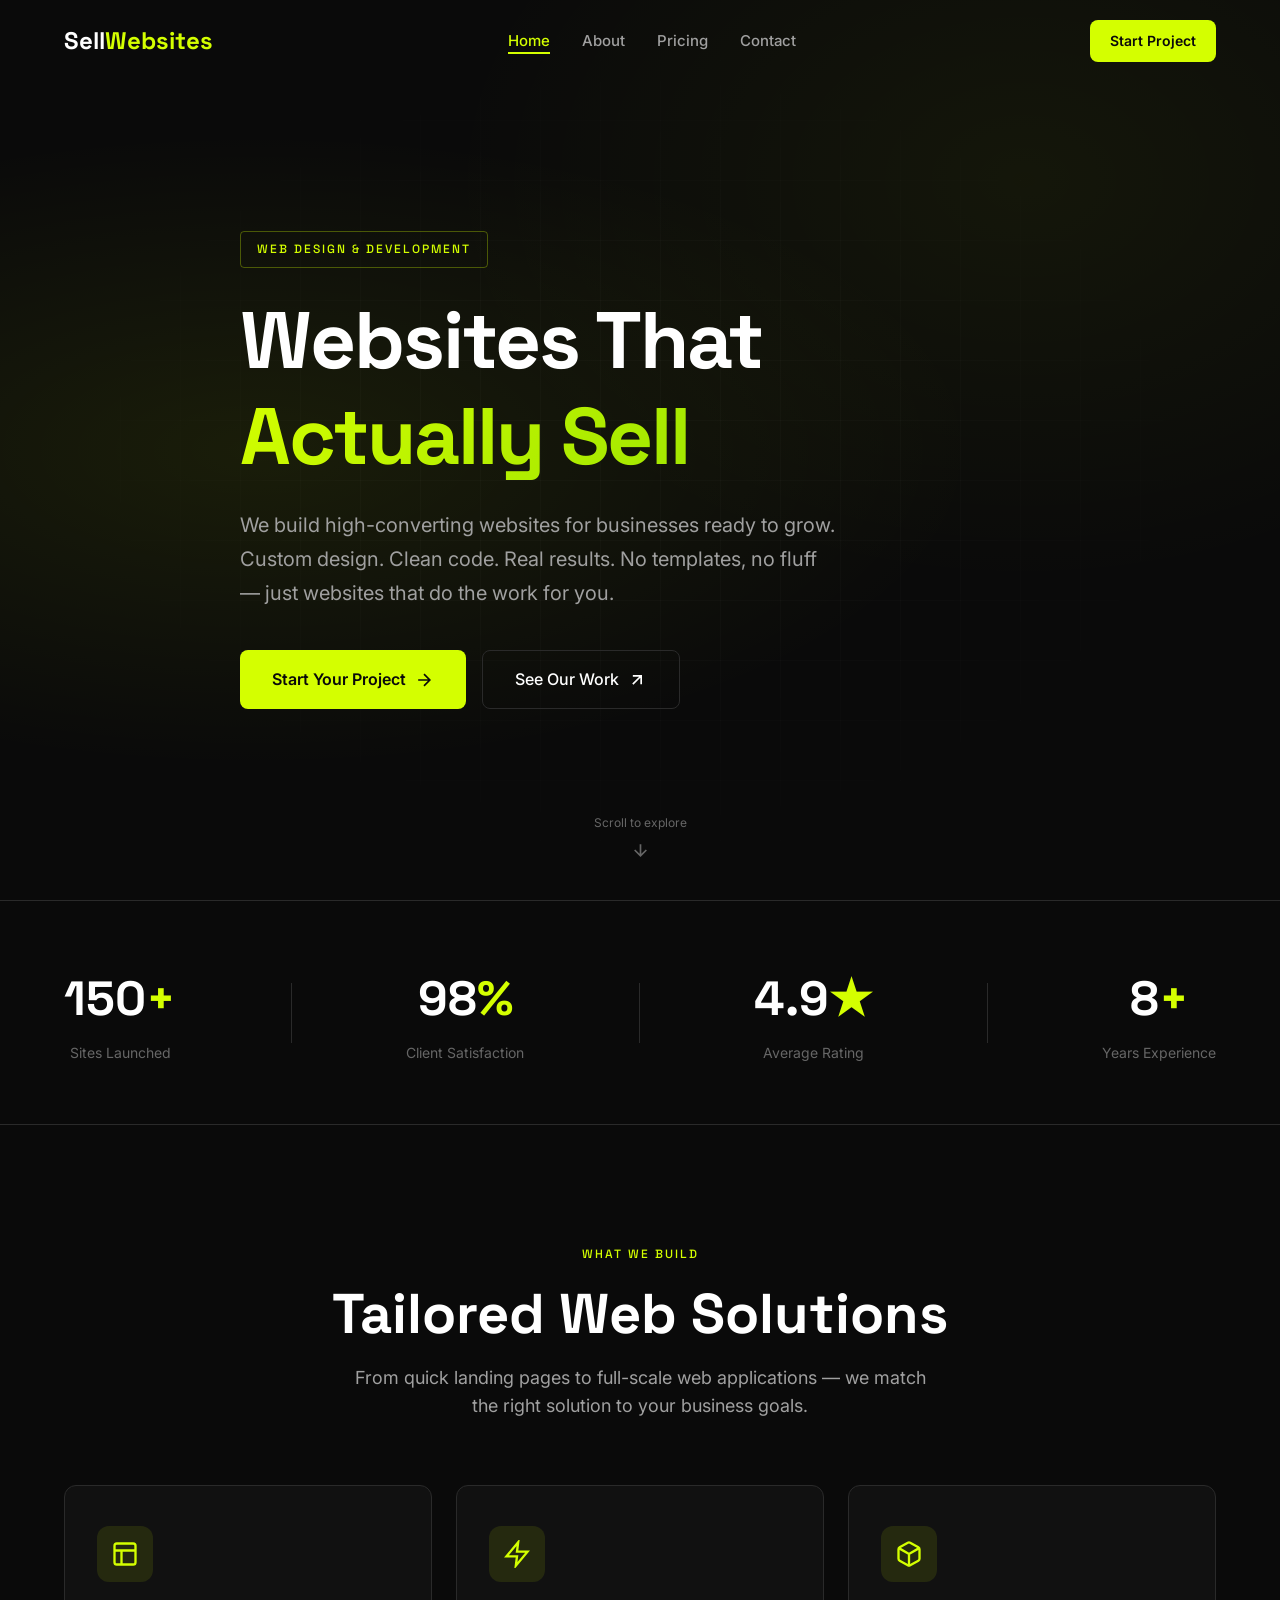
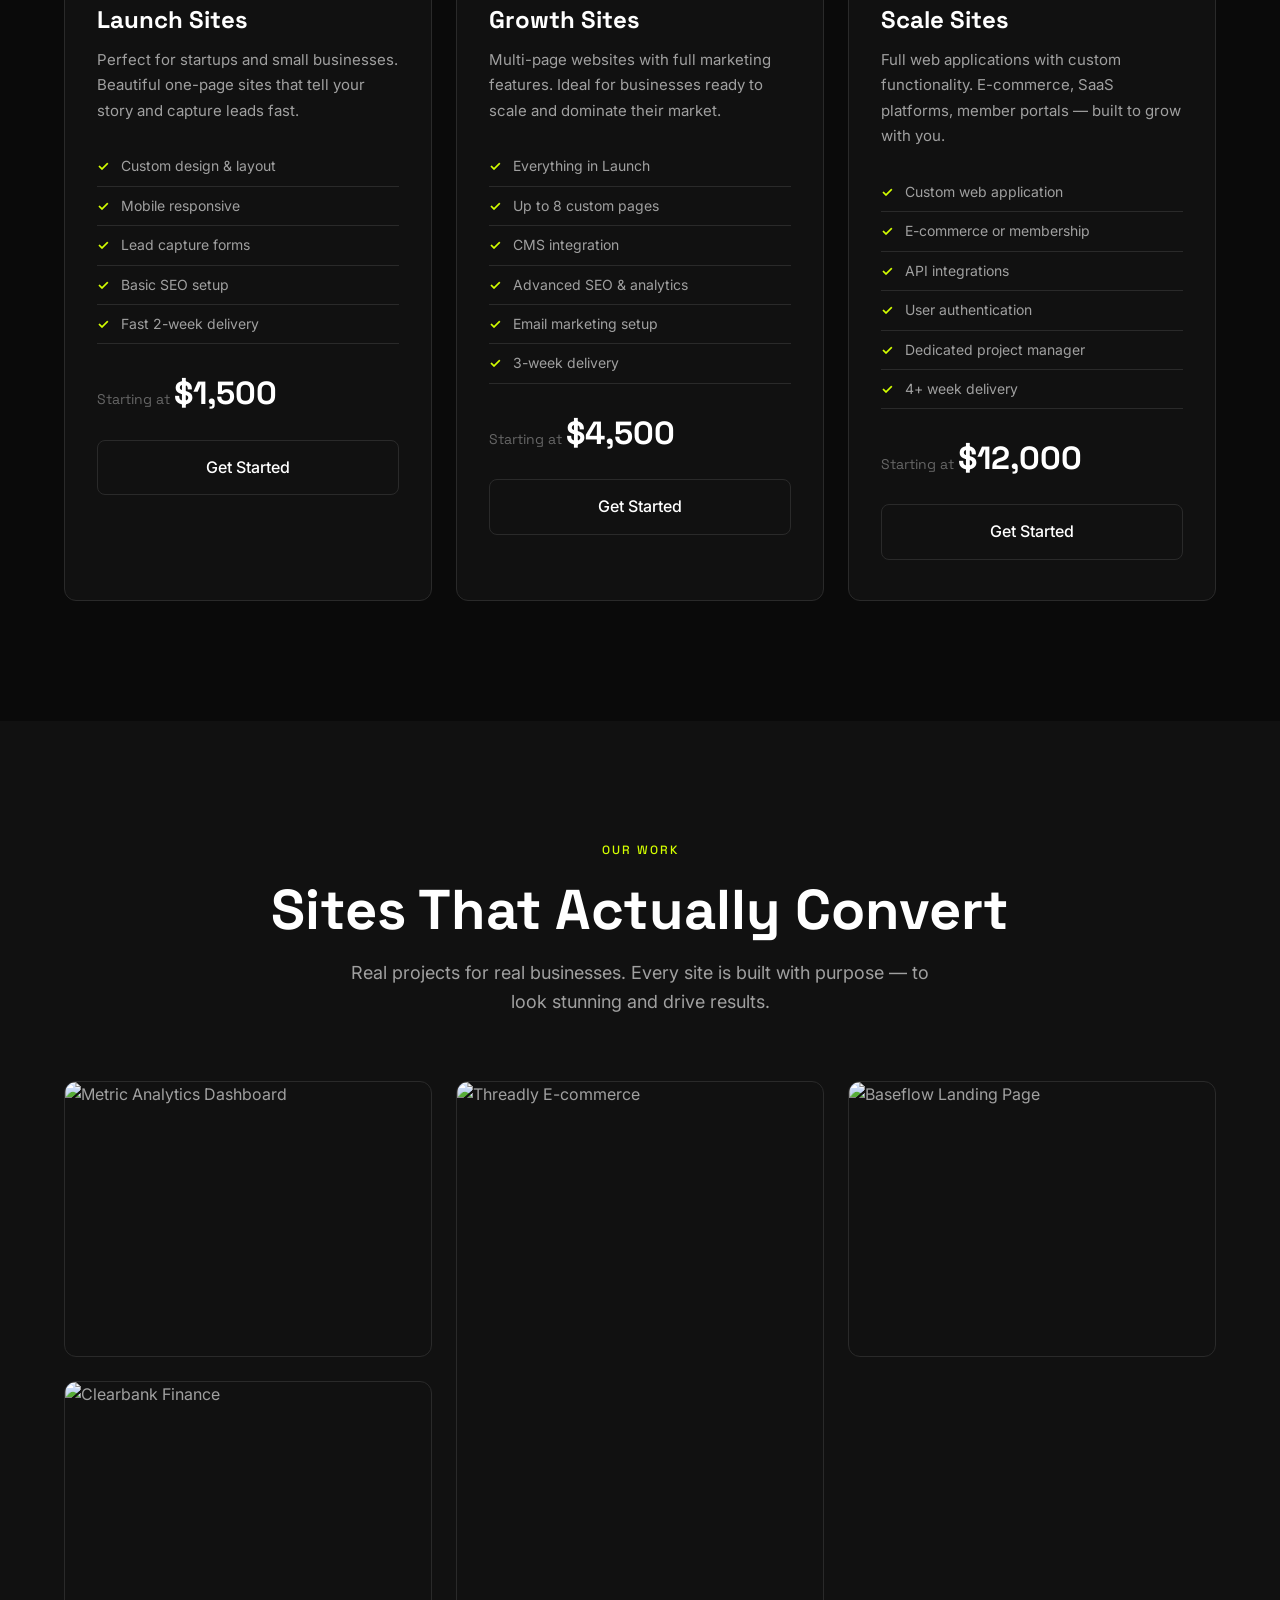
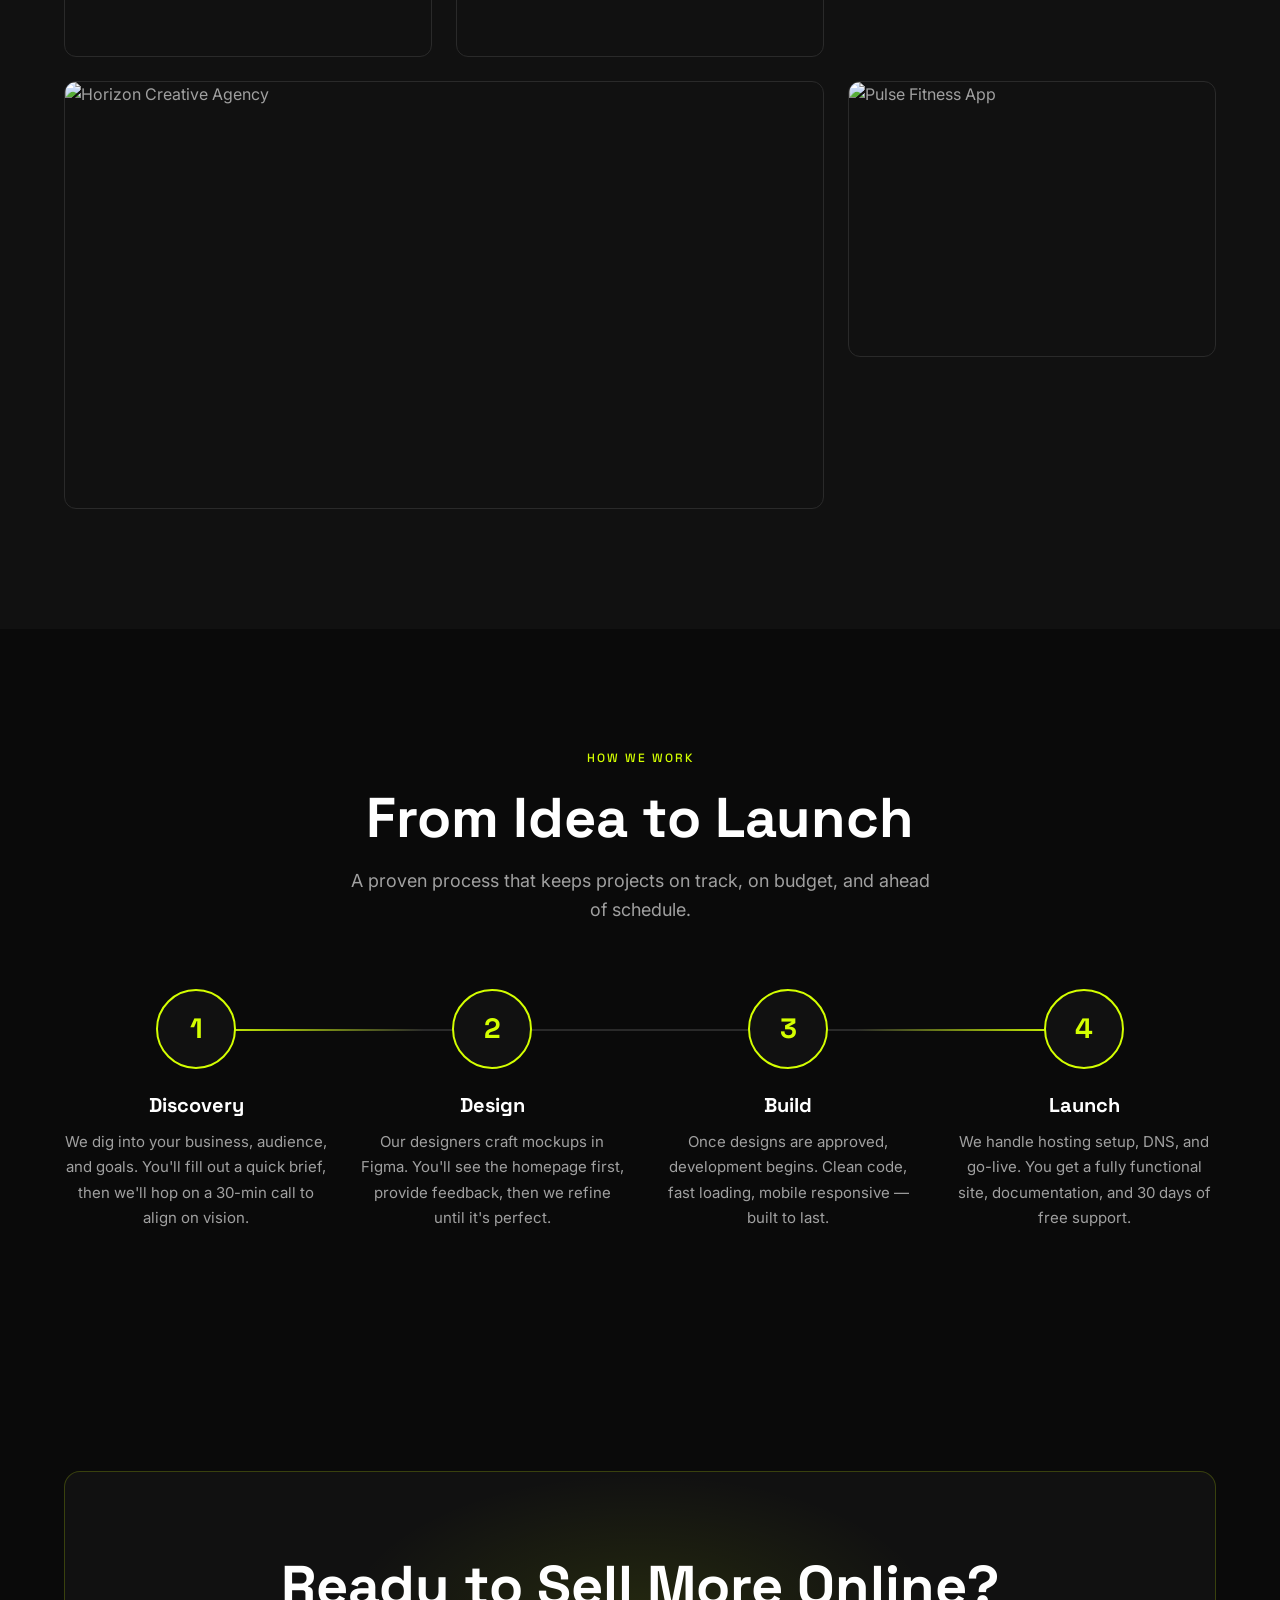
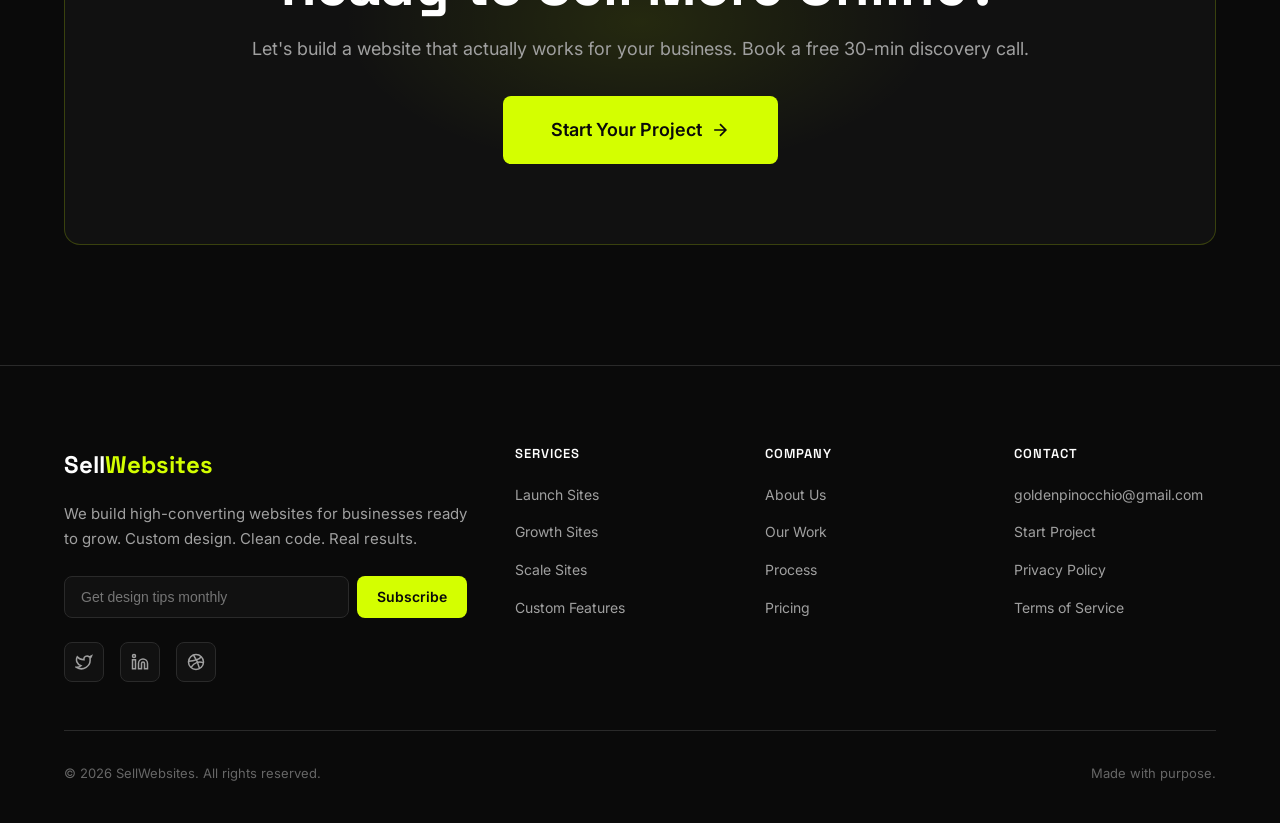
==== commit be422142: "Multi-page website: 4 unique themed pages (Home/About/Pricing/Contact) with working contact form" ====
--- a/index.html
+++ b/index.html
@@ -4,13 +4,12 @@
   <meta charset="UTF-8">
   <meta name="viewport" content="width=device-width, initial-scale=1.0">
   <title>SellWebsites — Websites That Actually Sell</title>
-  <meta name="description" content="We build stunning, high-converting websites for businesses ready to grow. Custom design, clean code, real results.">
+  <meta name="description" content="We build stunning, high-converting websites for businesses ready to grow. Custom design, clean code. Real results.">
   <link rel="preconnect" href="https://fonts.googleapis.com">
   <link rel="preconnect" href="https://fonts.gstatic.com" crossorigin>
   <link href="https://fonts.googleapis.com/css2?family=Inter:wght@400;500;600&family=Space+Grotesk:wght@500;700&display=swap" rel="stylesheet">
   <style>
     *, *::before, *::after { box-sizing: border-box; margin: 0; padding: 0; }
-    
     :root {
       --bg-primary: #0a0a0a;
       --bg-secondary: #111111;
@@ -21,14 +20,10 @@
       --accent: #d4ff00;
       --accent-hover: #c4e600;
       --border: #2a2a2a;
-      --success: #00c853;
-      --error: #ff4444;
       --font-heading: 'Space Grotesk', sans-serif;
       --font-body: 'Inter', sans-serif;
     }
-
     html { scroll-behavior: smooth; }
-    
     body {
       font-family: var(--font-body);
       background: var(--bg-primary);
@@ -36,20 +31,13 @@
       line-height: 1.6;
       overflow-x: hidden;
     }
-
     h1, h2, h3, h4 { font-family: var(--font-heading); color: var(--text-primary); line-height: 1.2; }
-    
     a { color: inherit; text-decoration: none; }
     img { max-width: 100%; display: block; }
     button { font-family: inherit; cursor: pointer; border: none; background: none; }
-
-    .container {
-      max-width: 1200px;
-      margin: 0 auto;
-      padding: 0 24px;
-    }
-
-    /* ===== NAVIGATION ===== */
+    .container { max-width: 1200px; margin: 0 auto; padding: 0 24px; }
+
+    /* NAV */
     .nav {
       position: fixed;
       top: 0;
@@ -57,1054 +45,138 @@
       right: 0;
       z-index: 1000;
       padding: 20px 0;
-      transition: background 0.3s ease, padding 0.3s ease;
+      transition: background 0.3s, padding 0.3s;
     }
-
-    .nav.scrolled {
-      background: rgba(10, 10, 10, 0.95);
-      backdrop-filter: blur(10px);
-      padding: 12px 0;
-      border-bottom: 1px solid var(--border);
-    }
-
-    .nav-inner {
-      display: flex;
-      align-items: center;
-      justify-content: space-between;
-    }
-
-    .nav-logo {
-      font-family: var(--font-heading);
-      font-size: 24px;
-      font-weight: 700;
-      color: var(--text-primary);
-    }
-
+    .nav.scrolled { background: rgba(10,10,10,0.95); backdrop-filter: blur(10px); padding: 12px 0; border-bottom: 1px solid var(--border); }
+    .nav-inner { display: flex; align-items: center; justify-content: space-between; }
+    .nav-logo { font-family: var(--font-heading); font-size: 24px; font-weight: 700; color: var(--text-primary); }
     .nav-logo span { color: var(--accent); }
-
-    .nav-links {
-      display: flex;
-      gap: 32px;
-      list-style: none;
-    }
-
-    .nav-links a {
-      font-size: 15px;
-      font-weight: 500;
-      color: var(--text-secondary);
-      transition: color 0.2s;
-      position: relative;
-    }
-
+    .nav-links { display: flex; gap: 32px; list-style: none; }
+    .nav-links a { font-size: 15px; font-weight: 500; color: var(--text-secondary); transition: color 0.2s; position: relative; }
     .nav-links a:hover { color: var(--text-primary); }
-    
-    .nav-links a::after {
-      content: '';
-      position: absolute;
-      bottom: -4px;
-      left: 0;
-      width: 0;
-      height: 2px;
-      background: var(--accent);
-      transition: width 0.2s;
-    }
-
+    .nav-links a::after { content: ''; position: absolute; bottom: -4px; left: 0; width: 0; height: 2px; background: var(--accent); transition: width 0.2s; }
     .nav-links a:hover::after { width: 100%; }
-
-    .nav-cta {
-      background: var(--accent);
-      color: var(--bg-primary);
-      padding: 10px 20px;
-      border-radius: 8px;
-      font-weight: 600;
-      font-size: 14px;
-      transition: background 0.2s, transform 0.2s;
-    }
-
+    .nav-links a.active { color: var(--accent); }
+    .nav-links a.active::after { width: 100%; }
+    .nav-cta { background: var(--accent); color: var(--bg-primary); padding: 10px 20px; border-radius: 8px; font-weight: 600; font-size: 14px; transition: background 0.2s, transform 0.2s; }
     .nav-cta:hover { background: var(--accent-hover); transform: scale(1.02); }
-
-    .nav-hamburger {
-      display: none;
-      flex-direction: column;
-      gap: 5px;
-      padding: 8px;
-    }
-
-    .nav-hamburger span {
-      width: 24px;
-      height: 2px;
-      background: var(--text-primary);
-      transition: transform 0.3s, opacity 0.3s;
-    }
-
-    .mobile-menu {
-      display: none;
-      position: fixed;
-      inset: 0;
-      background: var(--bg-primary);
-      z-index: 999;
-      flex-direction: column;
-      align-items: center;
-      justify-content: center;
-      gap: 32px;
-    }
-
+    .nav-hamburger { display: none; flex-direction: column; gap: 5px; padding: 8px; cursor: pointer; }
+    .nav-hamburger span { width: 24px; height: 2px; background: var(--text-primary); transition: transform 0.3s, opacity 0.3s; }
+    .mobile-menu { display: none; position: fixed; inset: 0; background: var(--bg-primary); z-index: 999; flex-direction: column; align-items: center; justify-content: center; gap: 32px; }
     .mobile-menu.active { display: flex; }
-
-    .mobile-menu a {
-      font-family: var(--font-heading);
-      font-size: 32px;
-      font-weight: 700;
-      color: var(--text-primary);
-    }
-
-    .mobile-menu-close {
-      position: absolute;
-      top: 24px;
-      right: 24px;
-      font-size: 32px;
-      color: var(--text-primary);
-    }
-
-    /* ===== HERO ===== */
-    .hero {
-      min-height: 100vh;
-      display: flex;
-      align-items: center;
-      position: relative;
-      overflow: hidden;
-      padding: 120px 0 80px;
-    }
-
-    .hero-bg {
-      position: absolute;
-      inset: 0;
-      background: 
-        radial-gradient(ellipse at 20% 50%, rgba(212, 255, 0, 0.08) 0%, transparent 50%),
-        radial-gradient(ellipse at 80% 20%, rgba(212, 255, 0, 0.05) 0%, transparent 40%);
-    }
-
-    .hero-grid {
-      position: absolute;
-      inset: 0;
-      background-image: 
-        linear-gradient(rgba(255,255,255,0.02) 1px, transparent 1px),
-        linear-gradient(90deg, rgba(255,255,255,0.02) 1px, transparent 1px);
-      background-size: 60px 60px;
-      mask-image: radial-gradient(ellipse at center, black 30%, transparent 70%);
-    }
-
-    .hero-content {
-      position: relative;
-      z-index: 1;
-      max-width: 800px;
-    }
-
-    .hero-label {
-      display: inline-block;
-      font-family: var(--font-heading);
-      font-size: 12px;
-      font-weight: 500;
-      text-transform: uppercase;
-      letter-spacing: 2px;
-      color: var(--accent);
-      margin-bottom: 24px;
-      padding: 8px 16px;
-      border: 1px solid rgba(212, 255, 0, 0.3);
-      border-radius: 4px;
-    }
-
-    .hero h1 {
-      font-size: clamp(48px, 8vw, 80px);
-      font-weight: 700;
-      margin-bottom: 24px;
-      letter-spacing: -2px;
-    }
-
-    .hero h1 span {
-      background: linear-gradient(135deg, var(--accent), #a0e600);
-      -webkit-background-clip: text;
-      -webkit-text-fill-color: transparent;
-      background-clip: text;
-    }
-
-    .hero-sub {
-      font-size: 20px;
-      color: var(--text-secondary);
-      margin-bottom: 40px;
-      max-width: 600px;
-      line-height: 1.7;
-    }
-
-    .hero-ctas {
-      display: flex;
-      gap: 16px;
-      flex-wrap: wrap;
-    }
-
-    .btn-primary {
-      background: var(--accent);
-      color: var(--bg-primary);
-      padding: 16px 32px;
-      border-radius: 8px;
-      font-weight: 600;
-      font-size: 16px;
-      transition: background 0.2s, transform 0.2s, box-shadow 0.2s;
-      display: inline-flex;
-      align-items: center;
-      gap: 8px;
-    }
-
-    .btn-primary:hover {
-      background: var(--accent-hover);
-      transform: scale(1.02);
-      box-shadow: 0 0 30px rgba(212, 255, 0, 0.3);
-    }
-
-    .btn-ghost {
-      border: 1px solid var(--border);
-      color: var(--text-primary);
-      padding: 16px 32px;
-      border-radius: 8px;
-      font-weight: 500;
-      font-size: 16px;
-      transition: border-color 0.2s, color 0.2s;
-      display: inline-flex;
-      align-items: center;
-      gap: 8px;
-    }
-
-    .btn-ghost:hover {
-      border-color: var(--accent);
-      color: var(--accent);
-    }
-
-    .hero-scroll {
-      position: absolute;
-      bottom: 40px;
-      left: 50%;
-      transform: translateX(-50%);
-      display: flex;
-      flex-direction: column;
-      align-items: center;
-      gap: 8px;
-      color: var(--text-muted);
-      font-size: 12px;
-      animation: bounce 2s infinite;
-    }
-
-    @keyframes bounce {
-      0%, 100% { transform: translateX(-50%) translateY(0); }
-      50% { transform: translateX(-50%) translateY(8px); }
-    }
-
-    /* ===== SOCIAL PROOF ===== */
-    .social-proof {
-      padding: 60px 0;
-      border-top: 1px solid var(--border);
-      border-bottom: 1px solid var(--border);
-    }
-
-    .social-proof-inner {
-      display: flex;
-      align-items: center;
-      justify-content: space-between;
-      gap: 40px;
-      flex-wrap: wrap;
-    }
-
-    .proof-stat {
-      text-align: center;
-    }
-
-    .proof-stat-number {
-      font-family: var(--font-heading);
-      font-size: 48px;
-      font-weight: 700;
-      color: var(--text-primary);
-    }
-
+    .mobile-menu a { font-family: var(--font-heading); font-size: 32px; font-weight: 700; color: var(--text-primary); }
+    .mobile-menu-close { position: absolute; top: 24px; right: 24px; font-size: 32px; color: var(--text-primary); cursor: pointer; }
+
+    /* HERO */
+    .hero { min-height: 100vh; display: flex; align-items: center; position: relative; overflow: hidden; padding: 120px 0 80px; }
+    .hero-bg { position: absolute; inset: 0; background: radial-gradient(ellipse at 20% 50%, rgba(212,255,0,0.08) 0%, transparent 50%), radial-gradient(ellipse at 80% 20%, rgba(212,255,0,0.05) 0%, transparent 40%); }
+    .hero-grid { position: absolute; inset: 0; background-image: linear-gradient(rgba(255,255,255,0.02) 1px, transparent 1px), linear-gradient(90deg, rgba(255,255,255,0.02) 1px, transparent 1px); background-size: 60px 60px; mask-image: radial-gradient(ellipse at center, black 30%, transparent 70%); }
+    .hero-content { position: relative; z-index: 1; max-width: 800px; }
+    .hero-label { display: inline-block; font-family: var(--font-heading); font-size: 12px; font-weight: 500; text-transform: uppercase; letter-spacing: 2px; color: var(--accent); margin-bottom: 24px; padding: 8px 16px; border: 1px solid rgba(212,255,0,0.3); border-radius: 4px; }
+    .hero h1 { font-size: clamp(48px, 8vw, 80px); font-weight: 700; margin-bottom: 24px; letter-spacing: -2px; }
+    .hero h1 span { background: linear-gradient(135deg, var(--accent), #a0e600); -webkit-background-clip: text; -webkit-text-fill-color: transparent; background-clip: text; }
+    .hero-sub { font-size: 20px; color: var(--text-secondary); margin-bottom: 40px; max-width: 600px; line-height: 1.7; }
+    .hero-ctas { display: flex; gap: 16px; flex-wrap: wrap; }
+    .btn-primary { background: var(--accent); color: var(--bg-primary); padding: 16px 32px; border-radius: 8px; font-weight: 600; font-size: 16px; transition: background 0.2s, transform 0.2s, box-shadow 0.2s; display: inline-flex; align-items: center; gap: 8px; }
+    .btn-primary:hover { background: var(--accent-hover); transform: scale(1.02); box-shadow: 0 0 30px rgba(212,255,0,0.3); }
+    .btn-ghost { border: 1px solid var(--border); color: var(--text-primary); padding: 16px 32px; border-radius: 8px; font-weight: 500; font-size: 16px; transition: border-color 0.2s, color 0.2s; display: inline-flex; align-items: center; gap: 8px; }
+    .btn-ghost:hover { border-color: var(--accent); color: var(--accent); }
+    .hero-scroll { position: absolute; bottom: 40px; left: 50%; transform: translateX(-50%); display: flex; flex-direction: column; align-items: center; gap: 8px; color: var(--text-muted); font-size: 12px; animation: bounce 2s infinite; }
+    @keyframes bounce { 0%, 100% { transform: translateX(-50%) translateY(0); } 50% { transform: translateX(-50%) translateY(8px); } }
+
+    /* SOCIAL PROOF */
+    .social-proof { padding: 60px 0; border-top: 1px solid var(--border); border-bottom: 1px solid var(--border); }
+    .social-proof-inner { display: flex; align-items: center; justify-content: space-between; gap: 40px; flex-wrap: wrap; }
+    .proof-stat { text-align: center; }
+    .proof-stat-number { font-family: var(--font-heading); font-size: 48px; font-weight: 700; color: var(--text-primary); }
     .proof-stat-number span { color: var(--accent); }
-
-    .proof-stat-label {
-      font-size: 14px;
-      color: var(--text-muted);
-      margin-top: 4px;
-    }
-
-    .proof-divider {
-      width: 1px;
-      height: 60px;
-      background: var(--border);
-    }
-
-    /* ===== SECTION STYLES ===== */
-    .section {
-      padding: 120px 0;
-    }
-
-    .section-header {
-      text-align: center;
-      margin-bottom: 64px;
-    }
-
-    .section-label {
-      font-family: var(--font-heading);
-      font-size: 12px;
-      font-weight: 500;
-      text-transform: uppercase;
-      letter-spacing: 2px;
-      color: var(--accent);
-      margin-bottom: 16px;
-    }
-
-    .section-title {
-      font-size: clamp(36px, 5vw, 56px);
-      font-weight: 700;
-      margin-bottom: 16px;
-    }
-
-    .section-sub {
-      font-size: 18px;
-      color: var(--text-secondary);
-      max-width: 600px;
-      margin: 0 auto;
-    }
-
-    /* ===== SERVICES ===== */
-    .services-grid {
-      display: grid;
-      grid-template-columns: repeat(3, 1fr);
-      gap: 24px;
-    }
-
-    .service-card {
-      background: var(--bg-secondary);
-      border: 1px solid var(--border);
-      border-radius: 12px;
-      padding: 40px 32px;
-      transition: transform 0.3s, border-color 0.3s, box-shadow 0.3s;
-      position: relative;
-      overflow: hidden;
-    }
-
-    .service-card::before {
-      content: '';
-      position: absolute;
-      top: 0;
-      left: 0;
-      right: 0;
-      height: 3px;
-      background: var(--accent);
-      transform: scaleX(0);
-      transition: transform 0.3s;
-    }
-
-    .service-card:hover {
-      transform: translateY(-4px);
-      border-color: rgba(212, 255, 0, 0.3);
-      box-shadow: 0 20px 40px rgba(0, 0, 0, 0.3);
-    }
-
+    .proof-stat-label { font-size: 14px; color: var(--text-muted); margin-top: 4px; }
+    .proof-divider { width: 1px; height: 60px; background: var(--border); }
+
+    /* SECTIONS */
+    .section { padding: 120px 0; }
+    .section-header { text-align: center; margin-bottom: 64px; }
+    .section-label { font-family: var(--font-heading); font-size: 12px; font-weight: 500; text-transform: uppercase; letter-spacing: 2px; color: var(--accent); margin-bottom: 16px; }
+    .section-title { font-size: clamp(36px, 5vw, 56px); font-weight: 700; margin-bottom: 16px; }
+    .section-sub { font-size: 18px; color: var(--text-secondary); max-width: 600px; margin: 0 auto; }
+
+    /* SERVICES */
+    .services-grid { display: grid; grid-template-columns: repeat(3, 1fr); gap: 24px; }
+    .service-card { background: var(--bg-secondary); border: 1px solid var(--border); border-radius: 12px; padding: 40px 32px; transition: transform 0.3s, border-color 0.3s, box-shadow 0.3s; position: relative; overflow: hidden; }
+    .service-card::before { content: ''; position: absolute; top: 0; left: 0; right: 0; height: 3px; background: var(--accent); transform: scaleX(0); transition: transform 0.3s; }
+    .service-card:hover { transform: translateY(-4px); border-color: rgba(212,255,0,0.3); box-shadow: 0 20px 40px rgba(0,0,0,0.3); }
     .service-card:hover::before { transform: scaleX(1); }
-
-    .service-icon {
-      width: 56px;
-      height: 56px;
-      background: rgba(212, 255, 0, 0.1);
-      border-radius: 12px;
-      display: flex;
-      align-items: center;
-      justify-content: center;
-      margin-bottom: 24px;
-    }
-
-    .service-icon svg {
-      width: 28px;
-      height: 28px;
-      stroke: var(--accent);
-    }
-
-    .service-title {
-      font-size: 24px;
-      font-weight: 700;
-      margin-bottom: 12px;
-    }
-
-    .service-desc {
-      font-size: 15px;
-      color: var(--text-secondary);
-      margin-bottom: 24px;
-      line-height: 1.7;
-    }
-
-    .service-features {
-      list-style: none;
-      margin-bottom: 24px;
-    }
-
-    .service-features li {
-      font-size: 14px;
-      color: var(--text-secondary);
-      padding: 8px 0;
-      border-bottom: 1px solid var(--border);
-      display: flex;
-      align-items: center;
-      gap: 12px;
-    }
-
-    .service-features li::before {
-      content: '✓';
-      color: var(--accent);
-      font-weight: 600;
-    }
-
-    .service-price {
-      font-family: var(--font-heading);
-      font-size: 14px;
-      color: var(--text-muted);
-      margin-bottom: 20px;
-    }
-
-    .service-price strong {
-      font-size: 32px;
-      font-weight: 700;
-      color: var(--text-primary);
-    }
-
-    .service-cta {
-      width: 100%;
-      padding: 14px;
-      background: transparent;
-      border: 1px solid var(--border);
-      color: var(--text-primary);
-      border-radius: 8px;
-      font-weight: 500;
-      transition: all 0.2s;
-    }
-
-    .service-card:hover .service-cta {
-      background: var(--accent);
-      border-color: var(--accent);
-      color: var(--bg-primary);
-    }
-
-    /* ===== PORTFOLIO ===== */
-    .portfolio-grid {
-      display: grid;
-      grid-template-columns: repeat(3, 1fr);
-      gap: 24px;
-    }
-
-    .portfolio-card {
-      position: relative;
-      border-radius: 12px;
-      overflow: hidden;
-      background: var(--bg-secondary);
-      border: 1px solid var(--border);
-      aspect-ratio: 4/3;
-      cursor: pointer;
-    }
-
+    .service-icon { width: 56px; height: 56px; background: rgba(212,255,0,0.1); border-radius: 12px; display: flex; align-items: center; justify-content: center; margin-bottom: 24px; }
+    .service-icon svg { width: 28px; height: 28px; stroke: var(--accent); }
+    .service-title { font-size: 24px; font-weight: 700; margin-bottom: 12px; }
+    .service-desc { font-size: 15px; color: var(--text-secondary); margin-bottom: 24px; line-height: 1.7; }
+    .service-features { list-style: none; margin-bottom: 24px; }
+    .service-features li { font-size: 14px; color: var(--text-secondary); padding: 8px 0; border-bottom: 1px solid var(--border); display: flex; align-items: center; gap: 12px; }
+    .service-features li::before { content: '✓'; color: var(--accent); font-weight: 600; }
+    .service-price { font-family: var(--font-heading); font-size: 14px; color: var(--text-muted); margin-bottom: 20px; }
+    .service-price strong { font-size: 32px; font-weight: 700; color: var(--text-primary); }
+    .service-cta { width: 100%; padding: 14px; background: transparent; border: 1px solid var(--border); color: var(--text-primary); border-radius: 8px; font-weight: 500; transition: all 0.2s; }
+    .service-card:hover .service-cta { background: var(--accent); border-color: var(--accent); color: var(--bg-primary); }
+
+    /* PORTFOLIO */
+    .portfolio-grid { display: grid; grid-template-columns: repeat(3, 1fr); gap: 24px; }
+    .portfolio-card { position: relative; border-radius: 12px; overflow: hidden; background: var(--bg-secondary); border: 1px solid var(--border); aspect-ratio: 4/3; cursor: pointer; }
     .portfolio-card:nth-child(2) { grid-row: span 2; aspect-ratio: auto; }
     .portfolio-card:nth-child(5) { grid-column: span 2; aspect-ratio: 16/9; }
-
-    .portfolio-img {
-      width: 100%;
-      height: 100%;
-      object-fit: cover;
-      transition: transform 0.5s;
-    }
-
+    .portfolio-img { width: 100%; height: 100%; object-fit: cover; transition: transform 0.5s; }
     .portfolio-card:hover .portfolio-img { transform: scale(1.05); }
-
-    .portfolio-overlay {
-      position: absolute;
-      inset: 0;
-      background: linear-gradient(to top, rgba(10,10,10,0.95) 0%, rgba(10,10,10,0.4) 50%, transparent 100%);
-      display: flex;
-      flex-direction: column;
-      justify-content: flex-end;
-      padding: 24px;
-      opacity: 0;
-      transition: opacity 0.3s;
-    }
-
+    .portfolio-overlay { position: absolute; inset: 0; background: linear-gradient(to top, rgba(10,10,10,0.95) 0%, rgba(10,10,10,0.4) 50%, transparent 100%); display: flex; flex-direction: column; justify-content: flex-end; padding: 24px; opacity: 0; transition: opacity 0.3s; }
     .portfolio-card:hover .portfolio-overlay { opacity: 1; }
-
-    .portfolio-tag {
-      font-family: var(--font-heading);
-      font-size: 11px;
-      font-weight: 500;
-      text-transform: uppercase;
-      letter-spacing: 1px;
-      color: var(--accent);
-      margin-bottom: 8px;
-    }
-
-    .portfolio-title {
-      font-size: 20px;
-      font-weight: 700;
-      color: var(--text-primary);
-      margin-bottom: 8px;
-    }
-
-    .portfolio-desc {
-      font-size: 14px;
-      color: var(--text-secondary);
-      margin-bottom: 16px;
-    }
-
-    .portfolio-link {
-      display: inline-flex;
-      align-items: center;
-      gap: 8px;
-      font-size: 14px;
-      font-weight: 600;
-      color: var(--accent);
-    }
-
-    /* ===== PROCESS ===== */
-    .process-grid {
-      display: grid;
-      grid-template-columns: repeat(4, 1fr);
-      gap: 32px;
-      position: relative;
-    }
-
-    .process-grid::before {
-      content: '';
-      position: absolute;
-      top: 40px;
-      left: 12.5%;
-      right: 12.5%;
-      height: 2px;
-      background: linear-gradient(to right, var(--accent), var(--border), var(--border), var(--border), var(--accent));
-    }
-
-    .process-step {
-      text-align: center;
-      position: relative;
-    }
-
-    .process-number {
-      width: 80px;
-      height: 80px;
-      background: var(--bg-secondary);
-      border: 2px solid var(--accent);
-      border-radius: 50%;
-      display: flex;
-      align-items: center;
-      justify-content: center;
-      margin: 0 auto 24px;
-      font-family: var(--font-heading);
-      font-size: 28px;
-      font-weight: 700;
-      color: var(--accent);
-      position: relative;
-      z-index: 1;
-    }
-
-    .process-title {
-      font-size: 20px;
-      font-weight: 700;
-      margin-bottom: 12px;
-    }
-
-    .process-desc {
-      font-size: 15px;
-      color: var(--text-secondary);
-      line-height: 1.7;
-    }
-
-    /* ===== PRICING ===== */
-    .pricing-toggle {
-      display: flex;
-      align-items: center;
-      justify-content: center;
-      gap: 16px;
-      margin-bottom: 48px;
-    }
-
-    .pricing-toggle span {
-      font-size: 14px;
-      font-weight: 500;
-      color: var(--text-muted);
-    }
-
-    .pricing-toggle span.active { color: var(--text-primary); }
-
-    .toggle-switch {
-      width: 56px;
-      height: 28px;
-      background: var(--bg-tertiary);
-      border-radius: 14px;
-      position: relative;
-      cursor: pointer;
-      border: 1px solid var(--border);
-    }
-
-    .toggle-switch::after {
-      content: '';
-      position: absolute;
-      top: 3px;
-      left: 3px;
-      width: 20px;
-      height: 20px;
-      background: var(--accent);
-      border-radius: 50%;
-      transition: transform 0.2s;
-    }
-
-    .toggle-switch.annual::after { transform: translateX(28px); }
-
-    .pricing-grid {
-      display: grid;
-      grid-template-columns: repeat(3, 1fr);
-      gap: 24px;
-      align-items: start;
-    }
-
-    .pricing-card {
-      background: var(--bg-secondary);
-      border: 1px solid var(--border);
-      border-radius: 12px;
-      padding: 40px 32px;
-    }
-
-    .pricing-card.featured {
-      border-color: var(--accent);
-      position: relative;
-    }
-
-    .pricing-badge {
-      position: absolute;
-      top: -12px;
-      left: 50%;
-      transform: translateX(-50%);
-      background: var(--accent);
-      color: var(--bg-primary);
-      font-family: var(--font-heading);
-      font-size: 11px;
-      font-weight: 600;
-      text-transform: uppercase;
-      letter-spacing: 1px;
-      padding: 6px 16px;
-      border-radius: 4px;
-    }
-
-    .pricing-name {
-      font-family: var(--font-heading);
-      font-size: 14px;
-      font-weight: 500;
-      text-transform: uppercase;
-      letter-spacing: 1px;
-      color: var(--text-muted);
-      margin-bottom: 8px;
-    }
-
-    .pricing-price {
-      margin-bottom: 8px;
-    }
-
-    .pricing-price strong {
-      font-family: var(--font-heading);
-      font-size: 56px;
-      font-weight: 700;
-      color: var(--text-primary);
-    }
-
-    .pricing-price span {
-      font-size: 16px;
-      color: var(--text-muted);
-    }
-
-    .pricing-tagline {
-      font-size: 15px;
-      color: var(--text-secondary);
-      margin-bottom: 24px;
-      padding-bottom: 24px;
-      border-bottom: 1px solid var(--border);
-    }
-
-    .pricing-features {
-      list-style: none;
-      margin-bottom: 32px;
-    }
-
-    .pricing-features li {
-      font-size: 15px;
-      color: var(--text-secondary);
-      padding: 10px 0;
-      display: flex;
-      align-items: center;
-      gap: 12px;
-    }
-
-    .pricing-features li::before {
-      content: '✓';
-      color: var(--accent);
-      font-weight: 600;
-    }
-
-    .pricing-features li.missing::before {
-      content: '✕';
-      color: var(--text-muted);
-    }
-
-    .pricing-features li.missing {
-      color: var(--text-muted);
-    }
-
-    .pricing-cta {
-      width: 100%;
-      padding: 16px;
-      border-radius: 8px;
-      font-weight: 600;
-      font-size: 15px;
-      transition: all 0.2s;
-    }
-
-    .pricing-card.featured .pricing-cta {
-      background: var(--accent);
-      color: var(--bg-primary);
-    }
-
-    .pricing-card.featured .pricing-cta:hover {
-      background: var(--accent-hover);
-    }
-
-    .pricing-card:not(.featured) .pricing-cta {
-      background: transparent;
-      border: 1px solid var(--border);
-      color: var(--text-primary);
-    }
-
-    .pricing-card:not(.featured) .pricing-cta:hover {
-      border-color: var(--accent);
-      color: var(--accent);
-    }
-
-    /* ===== TESTIMONIALS ===== */
-    .testimonials-grid {
-      display: grid;
-      grid-template-columns: repeat(3, 1fr);
-      gap: 24px;
-    }
-
-    .testimonial-card {
-      background: var(--bg-secondary);
-      border: 1px solid var(--border);
-      border-radius: 12px;
-      padding: 32px;
-    }
-
-    .testimonial-stars {
-      color: var(--accent);
-      font-size: 18px;
-      margin-bottom: 16px;
-      letter-spacing: 2px;
-    }
-
-    .testimonial-text {
-      font-size: 16px;
-      color: var(--text-secondary);
-      line-height: 1.8;
-      margin-bottom: 24px;
-      font-style: italic;
-    }
-
-    .testimonial-author {
-      display: flex;
-      align-items: center;
-      gap: 12px;
-    }
-
-    .testimonial-avatar {
-      width: 48px;
-      height: 48px;
-      background: var(--bg-tertiary);
-      border-radius: 50%;
-      display: flex;
-      align-items: center;
-      justify-content: center;
-      font-family: var(--font-heading);
-      font-weight: 700;
-      color: var(--accent);
-    }
-
-    .testimonial-name {
-      font-weight: 600;
-      color: var(--text-primary);
-      font-size: 15px;
-    }
-
-    .testimonial-title {
-      font-size: 13px;
-      color: var(--text-muted);
-    }
-
-    /* ===== FAQ ===== */
-    .faq-list {
-      max-width: 800px;
-      margin: 0 auto;
-    }
-
-    .faq-item {
-      border-bottom: 1px solid var(--border);
-    }
-
-    .faq-question {
-      width: 100%;
-      padding: 24px 0;
-      display: flex;
-      align-items: center;
-      justify-content: space-between;
-      font-family: var(--font-heading);
-      font-size: 18px;
-      font-weight: 600;
-      color: var(--text-primary);
-      text-align: left;
-      transition: color 0.2s;
-    }
-
-    .faq-question:hover { color: var(--accent); }
-
-    .faq-icon {
-      width: 24px;
-      height: 24px;
-      position: relative;
-      flex-shrink: 0;
-    }
-
-    .faq-icon::before, .faq-icon::after {
-      content: '';
-      position: absolute;
-      top: 50%;
-      left: 50%;
-      background: var(--text-muted);
-      transition: transform 0.3s;
-    }
-
-    .faq-icon::before {
-      width: 16px;
-      height: 2px;
-      transform: translate(-50%, -50%);
-    }
-
-    .faq-icon::after {
-      width: 2px;
-      height: 16px;
-      transform: translate(-50%, -50%);
-    }
-
-    .faq-item.active .faq-icon::after { transform: translate(-50%, -50%) rotate(90deg); }
-
-    .faq-answer {
-      max-height: 0;
-      overflow: hidden;
-      transition: max-height 0.3s ease;
-    }
-
-    .faq-answer-inner {
-      padding: 0 0 24px;
-      font-size: 15px;
-      color: var(--text-secondary);
-      line-height: 1.8;
-    }
-
-    .faq-item.active .faq-answer { max-height: 300px; }
-
-    /* ===== FINAL CTA ===== */
-    .final-cta {
-      padding: 120px 0;
-    }
-
-    .final-cta-card {
-      background: var(--bg-secondary);
-      border: 1px solid rgba(212, 255, 0, 0.2);
-      border-radius: 16px;
-      padding: 80px 48px;
-      text-align: center;
-      position: relative;
-      overflow: hidden;
-    }
-
-    .final-cta-card::before {
-      content: '';
-      position: absolute;
-      top: 0;
-      left: 50%;
-      transform: translateX(-50%);
-      width: 600px;
-      height: 300px;
-      background: radial-gradient(ellipse, rgba(212, 255, 0, 0.1) 0%, transparent 70%);
-      pointer-events: none;
-    }
-
-    .final-cta h2 {
-      font-size: clamp(36px, 5vw, 56px);
-      font-weight: 700;
-      margin-bottom: 16px;
-      position: relative;
-    }
-
-    .final-cta p {
-      font-size: 18px;
-      color: var(--text-secondary);
-      margin-bottom: 32px;
-      position: relative;
-    }
-
-    .final-cta .btn-primary {
-      position: relative;
-      padding: 20px 48px;
-      font-size: 18px;
-    }
-
-    /* ===== FOOTER ===== */
-    .footer {
-      padding: 80px 0 40px;
-      border-top: 1px solid var(--border);
-    }
-
-    .footer-grid {
-      display: grid;
-      grid-template-columns: 2fr 1fr 1fr 1fr;
-      gap: 48px;
-      margin-bottom: 48px;
-    }
-
-    .footer-brand p {
-      font-size: 15px;
-      color: var(--text-secondary);
-      margin-top: 16px;
-      line-height: 1.7;
-    }
-
-    .footer-col h4 {
-      font-family: var(--font-heading);
-      font-size: 13px;
-      font-weight: 600;
-      text-transform: uppercase;
-      letter-spacing: 1px;
-      color: var(--text-primary);
-      margin-bottom: 20px;
-    }
-
-    .footer-col ul {
-      list-style: none;
-    }
-
-    .footer-col li {
-      margin-bottom: 12px;
-    }
-
-    .footer-col a {
-      font-size: 14px;
-      color: var(--text-secondary);
-      transition: color 0.2s;
-    }
-
+    .portfolio-tag { font-family: var(--font-heading); font-size: 11px; font-weight: 500; text-transform: uppercase; letter-spacing: 1px; color: var(--accent); margin-bottom: 8px; }
+    .portfolio-title { font-size: 20px; font-weight: 700; color: var(--text-primary); margin-bottom: 8px; }
+    .portfolio-desc { font-size: 14px; color: var(--text-secondary); margin-bottom: 16px; }
+    .portfolio-link { display: inline-flex; align-items: center; gap: 8px; font-size: 14px; font-weight: 600; color: var(--accent); }
+
+    /* PROCESS */
+    .process-grid { display: grid; grid-template-columns: repeat(4, 1fr); gap: 32px; position: relative; }
+    .process-grid::before { content: ''; position: absolute; top: 40px; left: 12.5%; right: 12.5%; height: 2px; background: linear-gradient(to right, var(--accent), var(--border), var(--border), var(--border), var(--accent)); }
+    .process-step { text-align: center; position: relative; }
+    .process-number { width: 80px; height: 80px; background: var(--bg-secondary); border: 2px solid var(--accent); border-radius: 50%; display: flex; align-items: center; justify-content: center; margin: 0 auto 24px; font-family: var(--font-heading); font-size: 28px; font-weight: 700; color: var(--accent); position: relative; z-index: 1; }
+    .process-title { font-size: 20px; font-weight: 700; margin-bottom: 12px; }
+    .process-desc { font-size: 15px; color: var(--text-secondary); line-height: 1.7; }
+
+    /* CTA */
+    .final-cta { padding: 120px 0; }
+    .final-cta-card { background: var(--bg-secondary); border: 1px solid rgba(212,255,0,0.2); border-radius: 16px; padding: 80px 48px; text-align: center; position: relative; overflow: hidden; }
+    .final-cta-card::before { content: ''; position: absolute; top: 0; left: 50%; transform: translateX(-50%); width: 600px; height: 300px; background: radial-gradient(ellipse, rgba(212,255,0,0.1) 0%, transparent 70%); pointer-events: none; }
+    .final-cta h2 { font-size: clamp(36px, 5vw, 56px); font-weight: 700; margin-bottom: 16px; position: relative; }
+    .final-cta p { font-size: 18px; color: var(--text-secondary); margin-bottom: 32px; position: relative; }
+    .final-cta .btn-primary { position: relative; padding: 20px 48px; font-size: 18px; }
+
+    /* FOOTER */
+    .footer { padding: 80px 0 40px; border-top: 1px solid var(--border); }
+    .footer-grid { display: grid; grid-template-columns: 2fr 1fr 1fr 1fr; gap: 48px; margin-bottom: 48px; }
+    .footer-brand p { font-size: 15px; color: var(--text-secondary); margin-top: 16px; line-height: 1.7; }
+    .footer-col h4 { font-family: var(--font-heading); font-size: 13px; font-weight: 600; text-transform: uppercase; letter-spacing: 1px; color: var(--text-primary); margin-bottom: 20px; }
+    .footer-col ul { list-style: none; }
+    .footer-col li { margin-bottom: 12px; }
+    .footer-col a { font-size: 14px; color: var(--text-secondary); transition: color 0.2s; }
     .footer-col a:hover { color: var(--accent); }
-
-    .footer-newsletter {
-      margin-top: 24px;
-    }
-
-    .footer-newsletter form {
-      display: flex;
-      gap: 8px;
-    }
-
-    .footer-newsletter input {
-      flex: 1;
-      padding: 12px 16px;
-      background: var(--bg-secondary);
-      border: 1px solid var(--border);
-      border-radius: 8px;
-      color: var(--text-primary);
-      font-size: 14px;
-    }
-
-    .footer-newsletter input:focus {
-      outline: none;
-      border-color: var(--accent);
-    }
-
-    .footer-newsletter button {
-      padding: 12px 20px;
-      background: var(--accent);
-      color: var(--bg-primary);
-      border-radius: 8px;
-      font-weight: 600;
-      font-size: 14px;
-      transition: background 0.2s;
-    }
-
+    .footer-newsletter { margin-top: 24px; }
+    .footer-newsletter form { display: flex; gap: 8px; }
+    .footer-newsletter input { flex: 1; padding: 12px 16px; background: var(--bg-secondary); border: 1px solid var(--border); border-radius: 8px; color: var(--text-primary); font-size: 14px; }
+    .footer-newsletter input:focus { outline: none; border-color: var(--accent); }
+    .footer-newsletter button { padding: 12px 20px; background: var(--accent); color: var(--bg-primary); border-radius: 8px; font-weight: 600; font-size: 14px; transition: background 0.2s; }
     .footer-newsletter button:hover { background: var(--accent-hover); }
-
-    .footer-social {
-      display: flex;
-      gap: 16px;
-      margin-top: 24px;
-    }
-
-    .footer-social a {
-      width: 40px;
-      height: 40px;
-      background: var(--bg-secondary);
-      border: 1px solid var(--border);
-      border-radius: 8px;
-      display: flex;
-      align-items: center;
-      justify-content: center;
-      transition: border-color 0.2s, background 0.2s;
-    }
-
-    .footer-social a:hover {
-      border-color: var(--accent);
-      background: rgba(212, 255, 0, 0.1);
-    }
-
-    .footer-social svg {
-      width: 18px;
-      height: 18px;
-      stroke: var(--text-secondary);
-    }
-
+    .footer-social { display: flex; gap: 16px; margin-top: 24px; }
+    .footer-social a { width: 40px; height: 40px; background: var(--bg-secondary); border: 1px solid var(--border); border-radius: 8px; display: flex; align-items: center; justify-content: center; transition: border-color 0.2s, background 0.2s; }
+    .footer-social a:hover { border-color: var(--accent); background: rgba(212,255,0,0.1); }
+    .footer-social svg { width: 18px; height: 18px; stroke: var(--text-secondary); }
     .footer-social a:hover svg { stroke: var(--accent); }
-
-    .footer-bottom {
-      display: flex;
-      align-items: center;
-      justify-content: space-between;
-      padding-top: 32px;
-      border-top: 1px solid var(--border);
-      font-size: 13px;
-      color: var(--text-muted);
-    }
-
-    .footer-bottom a {
-      color: var(--text-muted);
-      transition: color 0.2s;
-    }
-
+    .footer-bottom { display: flex; align-items: center; justify-content: space-between; padding-top: 32px; border-top: 1px solid var(--border); font-size: 13px; color: var(--text-muted); }
+    .footer-bottom a { color: var(--text-muted); transition: color 0.2s; }
     .footer-bottom a:hover { color: var(--text-primary); }
 
-    /* ===== ANIMATIONS ===== */
-    .reveal {
-      opacity: 0;
-      transform: translateY(30px);
-      transition: opacity 0.6s ease, transform 0.6s ease;
-    }
-
-    .reveal.visible {
-      opacity: 1;
-      transform: translateY(0);
-    }
-
-    /* ===== RESPONSIVE ===== */
+    /* REVEAL */
+    .reveal { opacity: 0; transform: translateY(30px); transition: opacity 0.6s ease, transform 0.6s ease; }
+    .reveal.visible { opacity: 1; transform: translateY(0); }
+
+    /* RESPONSIVE */
     @media (max-width: 1024px) {
       .services-grid { grid-template-columns: repeat(2, 1fr); }
       .portfolio-grid { grid-template-columns: repeat(2, 1fr); }
@@ -1112,23 +184,17 @@
       .portfolio-card:nth-child(5) { grid-column: auto; }
       .process-grid { grid-template-columns: repeat(2, 1fr); }
       .process-grid::before { display: none; }
-      .pricing-grid { grid-template-columns: repeat(2, 1fr); }
-      .pricing-card:last-child { display: none; }
-      .testimonials-grid { grid-template-columns: repeat(2, 1fr); }
       .footer-grid { grid-template-columns: repeat(2, 1fr); }
     }
-
     @media (max-width: 768px) {
       .nav-links, .nav-cta { display: none; }
       .nav-hamburger { display: flex; }
       .section { padding: 80px 0; }
-      .social-proof-inner { justify-content: center; }
       .proof-divider { display: none; }
       .services-grid { grid-template-columns: 1fr; }
       .portfolio-grid { grid-template-columns: 1fr; }
       .process-grid { grid-template-columns: 1fr; }
       .pricing-grid { grid-template-columns: 1fr; }
-      .pricing-card:last-child { display: block; }
       .testimonials-grid { grid-template-columns: 1fr; }
       .footer-grid { grid-template-columns: 1fr; }
       .footer-bottom { flex-direction: column; gap: 16px; text-align: center; }
@@ -1138,36 +204,30 @@
 </head>
 <body>
 
-  <!-- NAVIGATION -->
   <nav class="nav" id="nav">
     <div class="container nav-inner">
-      <a href="#" class="nav-logo">Sell<span>Websites</span></a>
+      <a href="index.html" class="nav-logo">Sell<span>Websites</span></a>
       <ul class="nav-links">
-        <li><a href="#services">Services</a></li>
-        <li><a href="#portfolio">Work</a></li>
-        <li><a href="#process">Process</a></li>
-        <li><a href="#pricing">Pricing</a></li>
-        <li><a href="#faq">FAQ</a></li>
+        <li><a href="index.html" class="active">Home</a></li>
+        <li><a href="about.html">About</a></li>
+        <li><a href="pricing.html">Pricing</a></li>
+        <li><a href="contact.html">Contact</a></li>
       </ul>
-      <a href="#contact" class="nav-cta">Start Project</a>
+      <a href="contact.html" class="nav-cta">Start Project</a>
       <button class="nav-hamburger" id="hamburger" aria-label="Open menu">
         <span></span><span></span><span></span>
       </button>
     </div>
   </nav>
 
-  <!-- MOBILE MENU -->
   <div class="mobile-menu" id="mobileMenu">
-    <button class="mobile-menu-close" id="mobileClose" aria-label="Close menu">✕</button>
-    <a href="#services">Services</a>
-    <a href="#portfolio">Work</a>
-    <a href="#process">Process</a>
-    <a href="#pricing">Pricing</a>
-    <a href="#faq">FAQ</a>
-    <a href="#contact">Start Project</a>
+    <button class="mobile-menu-close" id="mobileClose">✕</button>
+    <a href="index.html">Home</a>
+    <a href="about.html">About</a>
+    <a href="pricing.html">Pricing</a>
+    <a href="contact.html">Contact</a>
   </div>
 
-  <!-- HERO -->
   <section class="hero">
     <div class="hero-bg"></div>
     <div class="hero-grid"></div>
@@ -1177,7 +237,7 @@
         <h1>Websites That <span>Actually Sell</span></h1>
         <p class="hero-sub">We build high-converting websites for businesses ready to grow. Custom design. Clean code. Real results. No templates, no fluff — just websites that do the work for you.</p>
         <div class="hero-ctas">
-          <a href="#contact" class="btn-primary">
+          <a href="contact.html" class="btn-primary">
             Start Your Project
             <svg width="20" height="20" viewBox="0 0 24 24" fill="none" stroke="currentColor" stroke-width="2"><path d="M5 12h14M12 5l7 7-7 7"/></svg>
           </a>
@@ -1194,7 +254,6 @@
     </div>
   </section>
 
-  <!-- SOCIAL PROOF -->
   <section class="social-proof">
     <div class="container">
       <div class="social-proof-inner">
@@ -1221,7 +280,6 @@
     </div>
   </section>
 
-  <!-- SERVICES -->
   <section class="section" id="services">
     <div class="container">
       <div class="section-header reveal">
@@ -1244,7 +302,7 @@
             <li>Fast 2-week delivery</li>
           </ul>
           <div class="service-price">Starting at <strong>$1,500</strong></div>
-          <button class="service-cta">Get Started</button>
+          <a href="contact.html" class="service-cta" style="display:block;text-align:center;">Get Started</a>
         </div>
         <div class="service-card reveal">
           <div class="service-icon">
@@ -1261,7 +319,7 @@
             <li>3-week delivery</li>
           </ul>
           <div class="service-price">Starting at <strong>$4,500</strong></div>
-          <button class="service-cta">Get Started</button>
+          <a href="contact.html" class="service-cta" style="display:block;text-align:center;">Get Started</a>
         </div>
         <div class="service-card reveal">
           <div class="service-icon">
@@ -1278,13 +336,12 @@
             <li>4+ week delivery</li>
           </ul>
           <div class="service-price">Starting at <strong>$12,000</strong></div>
-          <button class="service-cta">Get Started</button>
+          <a href="contact.html" class="service-cta" style="display:block;text-align:center;">Get Started</a>
         </div>
       </div>
     </div>
   </section>
 
-  <!-- PORTFOLIO -->
   <section class="section" id="portfolio" style="background: var(--bg-secondary);">
     <div class="container">
       <div class="section-header reveal">
@@ -1294,7 +351,7 @@
       </div>
       <div class="portfolio-grid">
         <div class="portfolio-card reveal">
-          <img src="https://images.unsplash.com/photo-1460925895917-afdab827c52f?w=600&h=450&fit=crop" alt="Analytics Dashboard" class="portfolio-img">
+          <img src="https://images.unsplash.com/photo-1460925895917-afdab827c52f?w=600&h=450&fit=crop" alt="Metric Analytics Dashboard" class="portfolio-img">
           <div class="portfolio-overlay">
             <div class="portfolio-tag">SaaS Dashboard</div>
             <h4 class="portfolio-title">Metric</h4>
@@ -1303,7 +360,7 @@
           </div>
         </div>
         <div class="portfolio-card reveal">
-          <img src="https://images.unsplash.com/photo-1556742049-0cfed4f6a45d?w=600&h=800&fit=crop" alt="E-commerce Store" class="portfolio-img">
+          <img src="https://images.unsplash.com/photo-1556742049-0cfed4f6a45d?w=600&h=800&fit=crop" alt="Threadly E-commerce" class="portfolio-img">
           <div class="portfolio-overlay">
             <div class="portfolio-tag">E-commerce</div>
             <h4 class="portfolio-title">Threadly</h4>
@@ -1312,7 +369,7 @@
           </div>
         </div>
         <div class="portfolio-card reveal">
-          <img src="https://images.unsplash.com/photo-1551434678-e076c223a692?w=600&h=450&fit=crop" alt="SaaS Landing Page" class="portfolio-img">
+          <img src="https://images.unsplash.com/photo-1551434678-e076c223a692?w=600&h=450&fit=crop" alt="Baseflow Landing Page" class="portfolio-img">
           <div class="portfolio-overlay">
             <div class="portfolio-tag">Landing Page</div>
             <h4 class="portfolio-title">Baseflow</h4>
@@ -1321,7 +378,7 @@
           </div>
         </div>
         <div class="portfolio-card reveal">
-          <img src="https://images.unsplash.com/photo-1563013544-824ae1b704d3?w=600&h=450&fit=crop" alt="Finance App" class="portfolio-img">
+          <img src="https://images.unsplash.com/photo-1563013544-824ae1b704d3?w=600&h=450&fit=crop" alt="Clearbank Finance" class="portfolio-img">
           <div class="portfolio-overlay">
             <div class="portfolio-tag">Fintech</div>
             <h4 class="portfolio-title">Clearbank</h4>
@@ -1330,7 +387,7 @@
           </div>
         </div>
         <div class="portfolio-card reveal">
-          <img src="https://images.unsplash.com/photo-1467232004584-a241de8bcf5d?w=800&h=450&fit=crop" alt="Agency Website" class="portfolio-img">
+          <img src="https://images.unsplash.com/photo-1467232004584-a241de8bcf5d?w=800&h=450&fit=crop" alt="Horizon Creative Agency" class="portfolio-img">
           <div class="portfolio-overlay">
             <div class="portfolio-tag">Agency</div>
             <h4 class="portfolio-title">Horizon Creative</h4>
@@ -1339,7 +396,7 @@
           </div>
         </div>
         <div class="portfolio-card reveal">
-          <img src="https://images.unsplash.com/photo-1512941937669-5a0f173573db?w=600&h=450&fit=crop" alt="Mobile App" class="portfolio-img">
+          <img src="https://images.unsplash.com/photo-1512941937669-5a0f173573db?w=600&h=450&fit=crop" alt="Pulse Fitness App" class="portfolio-img">
           <div class="portfolio-overlay">
             <div class="portfolio-tag">Mobile App</div>
             <h4 class="portfolio-title">Pulse</h4>
@@ -1351,7 +408,6 @@
     </div>
   </section>
 
-  <!-- PROCESS -->
   <section class="section" id="process">
     <div class="container">
       <div class="section-header reveal">
@@ -1384,193 +440,12 @@
     </div>
   </section>
 
-  <!-- PRICING -->
-  <section class="section" id="pricing" style="background: var(--bg-secondary);">
-    <div class="container">
-      <div class="section-header reveal">
-        <div class="section-label">Transparent Pricing</div>
-        <h2 class="section-title">Invest in Your Growth</h2>
-        <p class="section-sub">No hidden fees, no surprises. Pick a package that fits your budget and goals.</p>
-      </div>
-      <div class="pricing-toggle reveal">
-        <span class="active" id="monthlyLabel">Monthly</span>
-        <div class="toggle-switch" id="pricingToggle"></div>
-        <span id="annualLabel">Annual <span style="color: var(--accent);">(-20%)</span></span>
-      </div>
-      <div class="pricing-grid">
-        <div class="pricing-card reveal">
-          <div class="pricing-name">Starter</div>
-          <div class="pricing-price"><strong>$1,500</strong> <span>one-time</span></div>
-          <p class="pricing-tagline">Perfect for launching your presence and capturing early interest.</p>
-          <ul class="pricing-features">
-            <li>Single-page website</li>
-            <li>5-day delivery</li>
-            <li>Mobile responsive</li>
-            <li>Contact form</li>
-            <li>Basic SEO</li>
-            <li>2 revision rounds</li>
-            <li class="missing">CMS integration</li>
-            <li class="missing">Custom animations</li>
-          </ul>
-          <button class="pricing-cta">Start Starter</button>
-        </div>
-        <div class="pricing-card featured reveal">
-          <div class="pricing-badge">Most Popular</div>
-          <div class="pricing-name">Growth</div>
-          <div class="pricing-price"><strong>$4,500</strong> <span>one-time</span></div>
-          <p class="pricing-tagline">For businesses ready to scale with a full marketing site.</p>
-          <ul class="pricing-features">
-            <li>Up to 8 pages</li>
-            <li>3-week delivery</li>
-            <li>Mobile responsive</li>
-            <li>Advanced forms</li>
-            <li>Full SEO setup</li>
-            <li>5 revision rounds</li>
-            <li>CMS integration</li>
-            <li>Custom animations</li>
-          </ul>
-          <button class="pricing-cta">Start Growth</button>
-        </div>
-        <div class="pricing-card reveal">
-          <div class="pricing-name">Scale</div>
-          <div class="pricing-price"><strong>$12,000</strong> <span>one-time</span></div>
-          <p class="pricing-tagline">Full-scale web applications built for growth and scale.</p>
-          <ul class="pricing-features">
-            <li>Unlimited pages</li>
-            <li>4+ week delivery</li>
-            <li>Custom functionality</li>
-            <li>E-commerce / membership</li>
-            <li>API integrations</li>
-            <li>Unlimited revisions</li>
-            <li>Dedicated PM</li>
-            <li>3 months support</li>
-          </ul>
-          <button class="pricing-cta">Start Scale</button>
-        </div>
-      </div>
-    </div>
-  </section>
-
-  <!-- TESTIMONIALS -->
-  <section class="section" id="testimonials">
-    <div class="container">
-      <div class="section-header reveal">
-        <div class="section-label">Client Love</div>
-        <h2 class="section-title">What Our Clients Say</h2>
-        <p class="section-sub">Don't just take our word for it — hear from the businesses we've helped grow.</p>
-      </div>
-      <div class="testimonials-grid">
-        <div class="testimonial-card reveal">
-          <div class="testimonial-stars">★★★★★</div>
-          <p class="testimonial-text">"They didn't just build us a website — they built us a lead generation machine. Our inbound inquiries up 340% since launch."</p>
-          <div class="testimonial-author">
-            <div class="testimonial-avatar">MR</div>
-            <div>
-              <div class="testimonial-name">Marcus Reynolds</div>
-              <div class="testimonial-title">CEO, Metric Analytics</div>
-            </div>
-          </div>
-        </div>
-        <div class="testimonial-card reveal">
-          <div class="testimonial-stars">★★★★★</div>
-          <p class="testimonial-text">"The process was painless and the result was stunning. They understood our brand instantly and delivered ahead of schedule."</p>
-          <div class="testimonial-author">
-            <div class="testimonial-avatar">SK</div>
-            <div>
-              <div class="testimonial-name">Sarah Kim</div>
-              <div class="testimonial-title">Founder, Threadly</div>
-            </div>
-          </div>
-        </div>
-        <div class="testimonial-card reveal">
-          <div class="testimonial-stars">★★★★★</div>
-          <p class="testimonial-text">"Our old site looked like 2015. They gave us a modern presence that actually converts. Best investment we've made this year."</p>
-          <div class="testimonial-author">
-            <div class="testimonial-avatar">JL</div>
-            <div>
-              <div class="testimonial-name">James Liu</div>
-              <div class="testimonial-title">CTO, Clearbank</div>
-            </div>
-          </div>
-        </div>
-      </div>
-    </div>
-  </section>
-
-  <!-- FAQ -->
-  <section class="section" id="faq" style="background: var(--bg-secondary);">
-    <div class="container">
-      <div class="section-header reveal">
-        <div class="section-label">Common Questions</div>
-        <h2 class="section-title">Everything You Need to Know</h2>
-        <p class="section-sub">Honest answers to the questions we get asked most.</p>
-      </div>
-      <div class="faq-list">
-        <div class="faq-item reveal">
-          <button class="faq-question">
-            How long does a typical project take?
-            <span class="faq-icon"></span>
-          </button>
-          <div class="faq-answer">
-            <div class="faq-answer-inner">Launch sites: 1-2 weeks. Growth sites: 3-4 weeks. Scale sites: 4-8 weeks depending on complexity. We always agree on a timeline before starting, and we don't miss deadlines.</div>
-          </div>
-        </div>
-        <div class="faq-item reveal">
-          <button class="faq-question">
-            What if I need revisions?
-            <span class="faq-icon"></span>
-          </button>
-          <div class="faq-answer">
-            <div class="faq-answer-inner">Every package includes revision rounds. Starter includes 2 rounds, Growth includes 5, and Scale includes unlimited. Most clients are thrilled with the first design — revisions are for refinements, not total redesigns.</div>
-          </div>
-        </div>
-        <div class="faq-item reveal">
-          <button class="faq-question">
-            Do you handle hosting and domain?
-            <span class="faq-icon"></span>
-          </button>
-          <div class="faq-answer">
-            <div class="faq-answer-inner">We can set everything up on your behalf using your existing accounts, or help you new ones. Hosting typically runs $20-100/month depending on traffic needs. We don't mark up hosting — you pay directly to the provider.</div>
-          </div>
-        </div>
-        <div class="faq-item reveal">
-          <button class="faq-question">
-            What happens after the site launches?
-            <span class="faq-icon"></span>
-          </button>
-          <div class="faq-answer">
-            <div class="faq-answer-inner">You get full ownership of the site, all documentation, and 30 days of free support. After that, we offer optional maintenance plans at $99/month if you want ongoing updates, security monitoring, and priority support.</div>
-          </div>
-        </div>
-        <div class="faq-item reveal">
-          <button class="faq-question">
-            How do payments work?
-            <span class="faq-icon"></span>
-          </button>
-          <div class="faq-answer">
-            <div class="faq-answer-inner">50% deposit to start, 50% upon completion. For larger Scale projects, we split into milestones. We accept bank transfer, credit card, or crypto.</div>
-          </div>
-        </div>
-        <div class="faq-item reveal">
-          <button class="faq-question">
-            Can you build custom features or integrations?
-            <span class="faq-icon"></span>
-          </button>
-          <div class="faq-answer">
-            <div class="faq-answer-inner">Absolutely. If you need something beyond our packages — custom booking systems, API connections, CRM integrations, member portals — we quote those as custom projects. Tell us what you need and we'll scope it out.</div>
-          </div>
-        </div>
-      </div>
-    </div>
-  </section>
-
-  <!-- FINAL CTA -->
-  <section class="final-cta" id="contact">
+  <section class="final-cta" id="cta">
     <div class="container">
       <div class="final-cta-card reveal">
         <h2>Ready to Sell More Online?</h2>
         <p>Let's build a website that actually works for your business. Book a free 30-min discovery call.</p>
-        <a href="mailto:hello@sellwebsites.io" class="btn-primary">
+        <a href="contact.html" class="btn-primary">
           Start Your Project
           <svg width="20" height="20" viewBox="0 0 24 24" fill="none" stroke="currentColor" stroke-width="2"><path d="M5 12h14M12 5l7 7-7 7"/></svg>
         </a>
@@ -1578,12 +453,11 @@
     </div>
   </section>
 
-  <!-- FOOTER -->
   <footer class="footer">
     <div class="container">
       <div class="footer-grid">
         <div class="footer-brand">
-          <a href="#" class="nav-logo">Sell<span>Websites</span></a>
+          <a href="index.html" class="nav-logo">Sell<span>Websites</span></a>
           <p>We build high-converting websites for businesses ready to grow. Custom design. Clean code. Real results.</p>
           <div class="footer-newsletter">
             <form>
@@ -1606,26 +480,26 @@
         <div class="footer-col">
           <h4>Services</h4>
           <ul>
-            <li><a href="#services">Launch Sites</a></li>
-            <li><a href="#services">Growth Sites</a></li>
-            <li><a href="#services">Scale Sites</a></li>
-            <li><a href="#services">Custom Features</a></li>
+            <li><a href="index.html#services">Launch Sites</a></li>
+            <li><a href="index.html#services">Growth Sites</a></li>
+            <li><a href="index.html#services">Scale Sites</a></li>
+            <li><a href="contact.html">Custom Features</a></li>
           </ul>
         </div>
         <div class="footer-col">
           <h4>Company</h4>
           <ul>
-            <li><a href="#portfolio">Our Work</a></li>
-            <li><a href="#process">Process</a></li>
-            <li><a href="#testimonials">Testimonials</a></li>
-            <li><a href="#faq">FAQ</a></li>
+            <li><a href="about.html">About Us</a></li>
+            <li><a href="index.html#portfolio">Our Work</a></li>
+            <li><a href="index.html#process">Process</a></li>
+            <li><a href="pricing.html">Pricing</a></li>
           </ul>
         </div>
         <div class="footer-col">
           <h4>Contact</h4>
           <ul>
-            <li><a href="mailto:hello@sellwebsites.io">hello@sellwebsites.io</a></li>
-            <li><a href="#contact">Start Project</a></li>
+            <li><a href="mailto:goldenpinocchio@gmail.com">goldenpinocchio@gmail.com</a></li>
+            <li><a href="contact.html">Start Project</a></li>
             <li><a href="#">Privacy Policy</a></li>
             <li><a href="#">Terms of Service</a></li>
           </ul>
@@ -1639,58 +513,20 @@
   </footer>
 
   <script>
-    // Nav scroll effect
     const nav = document.getElementById('nav');
-    window.addEventListener('scroll', () => {
-      nav.classList.toggle('scrolled', window.scrollY > 50);
-    });
-
-    // Mobile menu
+    window.addEventListener('scroll', () => nav.classList.toggle('scrolled', window.scrollY > 50));
     const hamburger = document.getElementById('hamburger');
     const mobileMenu = document.getElementById('mobileMenu');
     const mobileClose = document.getElementById('mobileClose');
-    const mobileLinks = mobileMenu.querySelectorAll('a');
-
     hamburger.addEventListener('click', () => mobileMenu.classList.add('active'));
     mobileClose.addEventListener('click', () => mobileMenu.classList.remove('active'));
-    mobileLinks.forEach(link => {
-      link.addEventListener('click', () => mobileMenu.classList.remove('active'));
-    });
-
-    // Pricing toggle
-    const pricingToggle = document.getElementById('pricingToggle');
-    const monthlyLabel = document.getElementById('monthlyLabel');
-    const annualLabel = document.getElementById('annualLabel');
-    let isAnnual = false;
-
-    pricingToggle.addEventListener('click', () => {
-      isAnnual = !isAnnual;
-      pricingToggle.classList.toggle('annual', isAnnual);
-      monthlyLabel.classList.toggle('active', !isAnnual);
-      annualLabel.classList.toggle('active', isAnnual);
-    });
-
-    // FAQ accordion
-    document.querySelectorAll('.faq-question').forEach(btn => {
-      btn.addEventListener('click', () => {
-        const item = btn.parentElement;
-        const wasActive = item.classList.contains('active');
-        document.querySelectorAll('.faq-item').forEach(i => i.classList.remove('active'));
-        if (!wasActive) item.classList.add('active');
-      });
-    });
-
-    // Scroll reveal
+    mobileMenu.querySelectorAll('a').forEach(link => link.addEventListener('click', () => mobileMenu.classList.remove('active')));
     const revealElements = document.querySelectorAll('.reveal');
     const revealObserver = new IntersectionObserver((entries) => {
       entries.forEach((entry, i) => {
-        if (entry.isIntersecting) {
-          setTimeout(() => entry.target.classList.add('visible'), i * 100);
-          revealObserver.unobserve(entry.target);
-        }
+        if (entry.isIntersecting) { setTimeout(() => entry.target.classList.add('visible'), i * 100); revealObserver.unobserve(entry.target); }
       });
     }, { threshold: 0.1 });
-
     revealElements.forEach(el => revealObserver.observe(el));
   </script>
 </body>
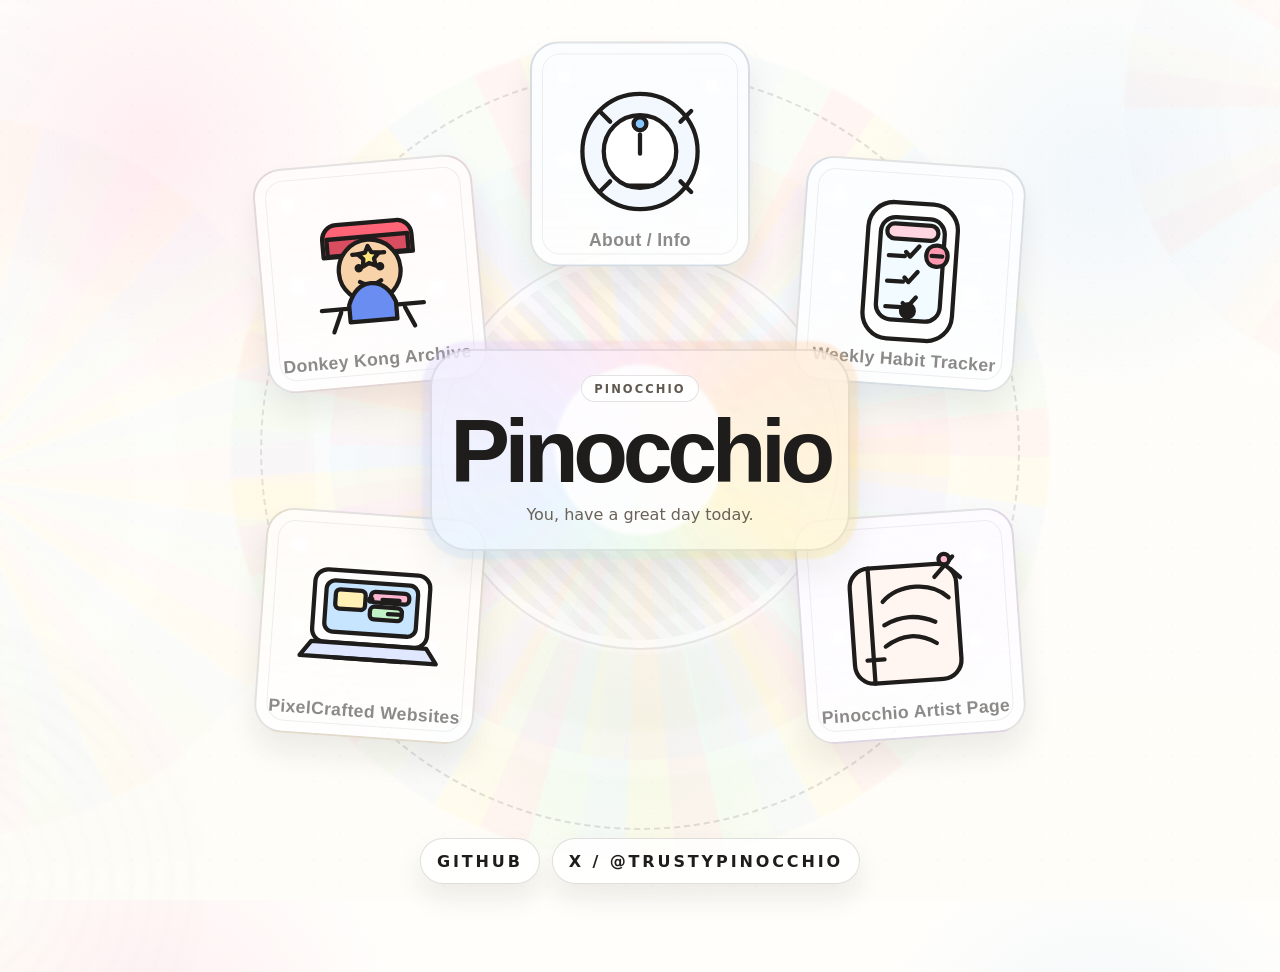
==== commit 41516227: "Mirror homepage at repository root" ====
--- a/index.html
+++ b/index.html
@@ -1,533 +1,69 @@
-<!DOCTYPE html>
+<!doctype html>
 <html lang="en">
-<head>
-  <meta charset="UTF-8">
-  <meta name="viewport" content="width=device-width, initial-scale=1.0">
-  <title>SellWebsites — Websites That Actually Sell</title>
-  <meta name="description" content="We build stunning, high-converting websites for businesses ready to grow. Custom design, clean code. Real results.">
-  <link rel="preconnect" href="https://fonts.googleapis.com">
-  <link rel="preconnect" href="https://fonts.gstatic.com" crossorigin>
-  <link href="https://fonts.googleapis.com/css2?family=Inter:wght@400;500;600&family=Space+Grotesk:wght@500;700&display=swap" rel="stylesheet">
-  <style>
-    *, *::before, *::after { box-sizing: border-box; margin: 0; padding: 0; }
-    :root {
-      --bg-primary: #0a0a0a;
-      --bg-secondary: #111111;
-      --bg-tertiary: #1a1a1a;
-      --text-primary: #ffffff;
-      --text-secondary: #a0a0a0;
-      --text-muted: #666666;
-      --accent: #d4ff00;
-      --accent-hover: #c4e600;
-      --border: #2a2a2a;
-      --font-heading: 'Space Grotesk', sans-serif;
-      --font-body: 'Inter', sans-serif;
-    }
-    html { scroll-behavior: smooth; }
-    body {
-      font-family: var(--font-body);
-      background: var(--bg-primary);
-      color: var(--text-secondary);
-      line-height: 1.6;
-      overflow-x: hidden;
-    }
-    h1, h2, h3, h4 { font-family: var(--font-heading); color: var(--text-primary); line-height: 1.2; }
-    a { color: inherit; text-decoration: none; }
-    img { max-width: 100%; display: block; }
-    button { font-family: inherit; cursor: pointer; border: none; background: none; }
-    .container { max-width: 1200px; margin: 0 auto; padding: 0 24px; }
+  <head>
+    <meta charset="utf-8" />
+    <meta name="viewport" content="width=device-width, initial-scale=1" />
+    <meta
+      name="description"
+      content="GoldenPinocchio — a playful, hand-drawn style project portal for creative work, experiments, and worlds-in-progress."
+    />
+    <title>GoldenPinocchio — Pinocchio Portal</title>
+    <link rel="icon" href='data:image/svg+xml,<svg xmlns="http://www.w3.org/2000/svg" viewBox="0 0 64 64"><rect width="64" height="64" rx="16" fill="%23fff5d8"/><circle cx="32" cy="32" r="18" fill="%23ff867c" stroke="%231f1d1b" stroke-width="3"/><path d="M20 18h24v10H20z" fill="%23ffd25a" stroke="%231f1d1b" stroke-width="3"/><circle cx="26" cy="31" r="2" fill="%231f1d1b"/><circle cx="38" cy="31" r="2" fill="%231f1d1b"/><path d="M26 38c4 3 8 3 12 0" fill="none" stroke="%231f1d1b" stroke-width="3" stroke-linecap="round"/></svg>' />
+    <link rel="stylesheet" href="styles.css" />
+    <script defer src="app.js"></script>
+  </head>
+  <body>
+    <main class="page">
+      <section class="hero" aria-label="GoldenPinocchio homepage">
+        <div class="scene" aria-label="Project orbit composition">
+          <div class="optical" aria-hidden="true">
+            <span class="optical__ring optical__ring--outer"></span>
+            <span class="optical__ring optical__ring--middle"></span>
+            <span class="optical__ring optical__ring--inner"></span>
+            <span class="optical__diamond"></span>
+          </div>
 
-    /* NAV */
-    .nav {
-      position: fixed;
-      top: 0;
-      left: 0;
-      right: 0;
-      z-index: 1000;
-      padding: 20px 0;
-      transition: background 0.3s, padding 0.3s;
-    }
-    .nav.scrolled { background: rgba(10,10,10,0.95); backdrop-filter: blur(10px); padding: 12px 0; border-bottom: 1px solid var(--border); }
-    .nav-inner { display: flex; align-items: center; justify-content: space-between; }
-    .nav-logo { font-family: var(--font-heading); font-size: 24px; font-weight: 700; color: var(--text-primary); }
-    .nav-logo span { color: var(--accent); }
-    .nav-links { display: flex; gap: 32px; list-style: none; }
-    .nav-links a { font-size: 15px; font-weight: 500; color: var(--text-secondary); transition: color 0.2s; position: relative; }
-    .nav-links a:hover { color: var(--text-primary); }
-    .nav-links a::after { content: ''; position: absolute; bottom: -4px; left: 0; width: 0; height: 2px; background: var(--accent); transition: width 0.2s; }
-    .nav-links a:hover::after { width: 100%; }
-    .nav-links a.active { color: var(--accent); }
-    .nav-links a.active::after { width: 100%; }
-    .nav-cta { background: var(--accent); color: var(--bg-primary); padding: 10px 20px; border-radius: 8px; font-weight: 600; font-size: 14px; transition: background 0.2s, transform 0.2s; }
-    .nav-cta:hover { background: var(--accent-hover); transform: scale(1.02); }
-    .nav-hamburger { display: none; flex-direction: column; gap: 5px; padding: 8px; cursor: pointer; }
-    .nav-hamburger span { width: 24px; height: 2px; background: var(--text-primary); transition: transform 0.3s, opacity 0.3s; }
-    .mobile-menu { display: none; position: fixed; inset: 0; background: var(--bg-primary); z-index: 999; flex-direction: column; align-items: center; justify-content: center; gap: 32px; }
-    .mobile-menu.active { display: flex; }
-    .mobile-menu a { font-family: var(--font-heading); font-size: 32px; font-weight: 700; color: var(--text-primary); }
-    .mobile-menu-close { position: absolute; top: 24px; right: 24px; font-size: 32px; color: var(--text-primary); cursor: pointer; }
+          <div class="ambient" aria-hidden="true">
+            <span class="ambient__field ambient__field--left"></span>
+            <span class="ambient__field ambient__field--top-right"></span>
+            <span class="ambient__field ambient__field--top-left"></span>
+            <span class="ambient__field ambient__field--bottom-left"></span>
+          </div>
 
-    /* HERO */
-    .hero { min-height: 100vh; display: flex; align-items: center; position: relative; overflow: hidden; padding: 120px 0 80px; }
-    .hero-bg { position: absolute; inset: 0; background: radial-gradient(ellipse at 20% 50%, rgba(212,255,0,0.08) 0%, transparent 50%), radial-gradient(ellipse at 80% 20%, rgba(212,255,0,0.05) 0%, transparent 40%); }
-    .hero-grid { position: absolute; inset: 0; background-image: linear-gradient(rgba(255,255,255,0.02) 1px, transparent 1px), linear-gradient(90deg, rgba(255,255,255,0.02) 1px, transparent 1px); background-size: 60px 60px; mask-image: radial-gradient(ellipse at center, black 30%, transparent 70%); }
-    .hero-content { position: relative; z-index: 1; max-width: 800px; }
-    .hero-label { display: inline-block; font-family: var(--font-heading); font-size: 12px; font-weight: 500; text-transform: uppercase; letter-spacing: 2px; color: var(--accent); margin-bottom: 24px; padding: 8px 16px; border: 1px solid rgba(212,255,0,0.3); border-radius: 4px; }
-    .hero h1 { font-size: clamp(48px, 8vw, 80px); font-weight: 700; margin-bottom: 24px; letter-spacing: -2px; }
-    .hero h1 span { background: linear-gradient(135deg, var(--accent), #a0e600); -webkit-background-clip: text; -webkit-text-fill-color: transparent; background-clip: text; }
-    .hero-sub { font-size: 20px; color: var(--text-secondary); margin-bottom: 40px; max-width: 600px; line-height: 1.7; }
-    .hero-ctas { display: flex; gap: 16px; flex-wrap: wrap; }
-    .btn-primary { background: var(--accent); color: var(--bg-primary); padding: 16px 32px; border-radius: 8px; font-weight: 600; font-size: 16px; transition: background 0.2s, transform 0.2s, box-shadow 0.2s; display: inline-flex; align-items: center; gap: 8px; }
-    .btn-primary:hover { background: var(--accent-hover); transform: scale(1.02); box-shadow: 0 0 30px rgba(212,255,0,0.3); }
-    .btn-ghost { border: 1px solid var(--border); color: var(--text-primary); padding: 16px 32px; border-radius: 8px; font-weight: 500; font-size: 16px; transition: border-color 0.2s, color 0.2s; display: inline-flex; align-items: center; gap: 8px; }
-    .btn-ghost:hover { border-color: var(--accent); color: var(--accent); }
-    .hero-scroll { position: absolute; bottom: 40px; left: 50%; transform: translateX(-50%); display: flex; flex-direction: column; align-items: center; gap: 8px; color: var(--text-muted); font-size: 12px; animation: bounce 2s infinite; }
-    @keyframes bounce { 0%, 100% { transform: translateX(-50%) translateY(0); } 50% { transform: translateX(-50%) translateY(8px); } }
+          <div class="orbit-ring orbit-ring--outer" aria-hidden="true"></div>
+          <div class="orbit-ring orbit-ring--inner" aria-hidden="true"></div>
 
-    /* SOCIAL PROOF */
-    .social-proof { padding: 60px 0; border-top: 1px solid var(--border); border-bottom: 1px solid var(--border); }
-    .social-proof-inner { display: flex; align-items: center; justify-content: space-between; gap: 40px; flex-wrap: wrap; }
-    .proof-stat { text-align: center; }
-    .proof-stat-number { font-family: var(--font-heading); font-size: 48px; font-weight: 700; color: var(--text-primary); }
-    .proof-stat-number span { color: var(--accent); }
-    .proof-stat-label { font-size: 14px; color: var(--text-muted); margin-top: 4px; }
-    .proof-divider { width: 1px; height: 60px; background: var(--border); }
+          <div class="core">
+            <div class="core__badge">Pinocchio</div>
+            <h1>Pinocchio</h1>
+            <p class="core__line">You, have a great day today.</p>
+          </div>
 
-    /* SECTIONS */
-    .section { padding: 120px 0; }
-    .section-header { text-align: center; margin-bottom: 64px; }
-    .section-label { font-family: var(--font-heading); font-size: 12px; font-weight: 500; text-transform: uppercase; letter-spacing: 2px; color: var(--accent); margin-bottom: 16px; }
-    .section-title { font-size: clamp(36px, 5vw, 56px); font-weight: 700; margin-bottom: 16px; }
-    .section-sub { font-size: 18px; color: var(--text-secondary); max-width: 600px; margin: 0 auto; }
+          <div id="project-orbit" class="project-orbit" aria-label="Project portals"></div>
+        </div>
+      </section>
 
-    /* SERVICES */
-    .services-grid { display: grid; grid-template-columns: repeat(3, 1fr); gap: 24px; }
-    .service-card { background: var(--bg-secondary); border: 1px solid var(--border); border-radius: 12px; padding: 40px 32px; transition: transform 0.3s, border-color 0.3s, box-shadow 0.3s; position: relative; overflow: hidden; }
-    .service-card::before { content: ''; position: absolute; top: 0; left: 0; right: 0; height: 3px; background: var(--accent); transform: scaleX(0); transition: transform 0.3s; }
-    .service-card:hover { transform: translateY(-4px); border-color: rgba(212,255,0,0.3); box-shadow: 0 20px 40px rgba(0,0,0,0.3); }
-    .service-card:hover::before { transform: scaleX(1); }
-    .service-icon { width: 56px; height: 56px; background: rgba(212,255,0,0.1); border-radius: 12px; display: flex; align-items: center; justify-content: center; margin-bottom: 24px; }
-    .service-icon svg { width: 28px; height: 28px; stroke: var(--accent); }
-    .service-title { font-size: 24px; font-weight: 700; margin-bottom: 12px; }
-    .service-desc { font-size: 15px; color: var(--text-secondary); margin-bottom: 24px; line-height: 1.7; }
-    .service-features { list-style: none; margin-bottom: 24px; }
-    .service-features li { font-size: 14px; color: var(--text-secondary); padding: 8px 0; border-bottom: 1px solid var(--border); display: flex; align-items: center; gap: 12px; }
-    .service-features li::before { content: '✓'; color: var(--accent); font-weight: 600; }
-    .service-price { font-family: var(--font-heading); font-size: 14px; color: var(--text-muted); margin-bottom: 20px; }
-    .service-price strong { font-size: 32px; font-weight: 700; color: var(--text-primary); }
-    .service-cta { width: 100%; padding: 14px; background: transparent; border: 1px solid var(--border); color: var(--text-primary); border-radius: 8px; font-weight: 500; transition: all 0.2s; }
-    .service-card:hover .service-cta { background: var(--accent); border-color: var(--accent); color: var(--bg-primary); }
+      <footer class="footer">
+        <a href="https://github.com/goldenpinocchio" target="_blank" rel="noopener noreferrer">GitHub</a>
+        <a href="https://x.com/TrustyPinocchio" target="_blank" rel="noopener noreferrer">X / @TrustyPinocchio</a>
+      </footer>
+    </main>
 
-    /* PORTFOLIO */
-    .portfolio-grid { display: grid; grid-template-columns: repeat(3, 1fr); gap: 24px; }
-    .portfolio-card { position: relative; border-radius: 12px; overflow: hidden; background: var(--bg-secondary); border: 1px solid var(--border); aspect-ratio: 4/3; cursor: pointer; }
-    .portfolio-card:nth-child(2) { grid-row: span 2; aspect-ratio: auto; }
-    .portfolio-card:nth-child(5) { grid-column: span 2; aspect-ratio: 16/9; }
-    .portfolio-img { width: 100%; height: 100%; object-fit: cover; transition: transform 0.5s; }
-    .portfolio-card:hover .portfolio-img { transform: scale(1.05); }
-    .portfolio-overlay { position: absolute; inset: 0; background: linear-gradient(to top, rgba(10,10,10,0.95) 0%, rgba(10,10,10,0.4) 50%, transparent 100%); display: flex; flex-direction: column; justify-content: flex-end; padding: 24px; opacity: 0; transition: opacity 0.3s; }
-    .portfolio-card:hover .portfolio-overlay { opacity: 1; }
-    .portfolio-tag { font-family: var(--font-heading); font-size: 11px; font-weight: 500; text-transform: uppercase; letter-spacing: 1px; color: var(--accent); margin-bottom: 8px; }
-    .portfolio-title { font-size: 20px; font-weight: 700; color: var(--text-primary); margin-bottom: 8px; }
-    .portfolio-desc { font-size: 14px; color: var(--text-secondary); margin-bottom: 16px; }
-    .portfolio-link { display: inline-flex; align-items: center; gap: 8px; font-size: 14px; font-weight: 600; color: var(--accent); }
-
-    /* PROCESS */
-    .process-grid { display: grid; grid-template-columns: repeat(4, 1fr); gap: 32px; position: relative; }
-    .process-grid::before { content: ''; position: absolute; top: 40px; left: 12.5%; right: 12.5%; height: 2px; background: linear-gradient(to right, var(--accent), var(--border), var(--border), var(--border), var(--accent)); }
-    .process-step { text-align: center; position: relative; }
-    .process-number { width: 80px; height: 80px; background: var(--bg-secondary); border: 2px solid var(--accent); border-radius: 50%; display: flex; align-items: center; justify-content: center; margin: 0 auto 24px; font-family: var(--font-heading); font-size: 28px; font-weight: 700; color: var(--accent); position: relative; z-index: 1; }
-    .process-title { font-size: 20px; font-weight: 700; margin-bottom: 12px; }
-    .process-desc { font-size: 15px; color: var(--text-secondary); line-height: 1.7; }
-
-    /* CTA */
-    .final-cta { padding: 120px 0; }
-    .final-cta-card { background: var(--bg-secondary); border: 1px solid rgba(212,255,0,0.2); border-radius: 16px; padding: 80px 48px; text-align: center; position: relative; overflow: hidden; }
-    .final-cta-card::before { content: ''; position: absolute; top: 0; left: 50%; transform: translateX(-50%); width: 600px; height: 300px; background: radial-gradient(ellipse, rgba(212,255,0,0.1) 0%, transparent 70%); pointer-events: none; }
-    .final-cta h2 { font-size: clamp(36px, 5vw, 56px); font-weight: 700; margin-bottom: 16px; position: relative; }
-    .final-cta p { font-size: 18px; color: var(--text-secondary); margin-bottom: 32px; position: relative; }
-    .final-cta .btn-primary { position: relative; padding: 20px 48px; font-size: 18px; }
-
-    /* FOOTER */
-    .footer { padding: 80px 0 40px; border-top: 1px solid var(--border); }
-    .footer-grid { display: grid; grid-template-columns: 2fr 1fr 1fr 1fr; gap: 48px; margin-bottom: 48px; }
-    .footer-brand p { font-size: 15px; color: var(--text-secondary); margin-top: 16px; line-height: 1.7; }
-    .footer-col h4 { font-family: var(--font-heading); font-size: 13px; font-weight: 600; text-transform: uppercase; letter-spacing: 1px; color: var(--text-primary); margin-bottom: 20px; }
-    .footer-col ul { list-style: none; }
-    .footer-col li { margin-bottom: 12px; }
-    .footer-col a { font-size: 14px; color: var(--text-secondary); transition: color 0.2s; }
-    .footer-col a:hover { color: var(--accent); }
-    .footer-newsletter { margin-top: 24px; }
-    .footer-newsletter form { display: flex; gap: 8px; }
-    .footer-newsletter input { flex: 1; padding: 12px 16px; background: var(--bg-secondary); border: 1px solid var(--border); border-radius: 8px; color: var(--text-primary); font-size: 14px; }
-    .footer-newsletter input:focus { outline: none; border-color: var(--accent); }
-    .footer-newsletter button { padding: 12px 20px; background: var(--accent); color: var(--bg-primary); border-radius: 8px; font-weight: 600; font-size: 14px; transition: background 0.2s; }
-    .footer-newsletter button:hover { background: var(--accent-hover); }
-    .footer-social { display: flex; gap: 16px; margin-top: 24px; }
-    .footer-social a { width: 40px; height: 40px; background: var(--bg-secondary); border: 1px solid var(--border); border-radius: 8px; display: flex; align-items: center; justify-content: center; transition: border-color 0.2s, background 0.2s; }
-    .footer-social a:hover { border-color: var(--accent); background: rgba(212,255,0,0.1); }
-    .footer-social svg { width: 18px; height: 18px; stroke: var(--text-secondary); }
-    .footer-social a:hover svg { stroke: var(--accent); }
-    .footer-bottom { display: flex; align-items: center; justify-content: space-between; padding-top: 32px; border-top: 1px solid var(--border); font-size: 13px; color: var(--text-muted); }
-    .footer-bottom a { color: var(--text-muted); transition: color 0.2s; }
-    .footer-bottom a:hover { color: var(--text-primary); }
-
-    /* REVEAL */
-    .reveal { opacity: 0; transform: translateY(30px); transition: opacity 0.6s ease, transform 0.6s ease; }
-    .reveal.visible { opacity: 1; transform: translateY(0); }
-
-    /* RESPONSIVE */
-    @media (max-width: 1024px) {
-      .services-grid { grid-template-columns: repeat(2, 1fr); }
-      .portfolio-grid { grid-template-columns: repeat(2, 1fr); }
-      .portfolio-card:nth-child(2) { grid-row: auto; }
-      .portfolio-card:nth-child(5) { grid-column: auto; }
-      .process-grid { grid-template-columns: repeat(2, 1fr); }
-      .process-grid::before { display: none; }
-      .footer-grid { grid-template-columns: repeat(2, 1fr); }
-    }
-    @media (max-width: 768px) {
-      .nav-links, .nav-cta { display: none; }
-      .nav-hamburger { display: flex; }
-      .section { padding: 80px 0; }
-      .proof-divider { display: none; }
-      .services-grid { grid-template-columns: 1fr; }
-      .portfolio-grid { grid-template-columns: 1fr; }
-      .process-grid { grid-template-columns: 1fr; }
-      .pricing-grid { grid-template-columns: 1fr; }
-      .testimonials-grid { grid-template-columns: 1fr; }
-      .footer-grid { grid-template-columns: 1fr; }
-      .footer-bottom { flex-direction: column; gap: 16px; text-align: center; }
-      .final-cta-card { padding: 48px 24px; }
-    }
-  </style>
-</head>
-<body>
-
-  <nav class="nav" id="nav">
-    <div class="container nav-inner">
-      <a href="index.html" class="nav-logo">Sell<span>Websites</span></a>
-      <ul class="nav-links">
-        <li><a href="index.html" class="active">Home</a></li>
-        <li><a href="about.html">About</a></li>
-        <li><a href="pricing.html">Pricing</a></li>
-        <li><a href="contact.html">Contact</a></li>
-      </ul>
-      <a href="contact.html" class="nav-cta">Start Project</a>
-      <button class="nav-hamburger" id="hamburger" aria-label="Open menu">
-        <span></span><span></span><span></span>
-      </button>
-    </div>
-  </nav>
-
-  <div class="mobile-menu" id="mobileMenu">
-    <button class="mobile-menu-close" id="mobileClose">✕</button>
-    <a href="index.html">Home</a>
-    <a href="about.html">About</a>
-    <a href="pricing.html">Pricing</a>
-    <a href="contact.html">Contact</a>
-  </div>
-
-  <section class="hero">
-    <div class="hero-bg"></div>
-    <div class="hero-grid"></div>
-    <div class="container">
-      <div class="hero-content">
-        <div class="hero-label">Web Design & Development</div>
-        <h1>Websites That <span>Actually Sell</span></h1>
-        <p class="hero-sub">We build high-converting websites for businesses ready to grow. Custom design. Clean code. Real results. No templates, no fluff — just websites that do the work for you.</p>
-        <div class="hero-ctas">
-          <a href="contact.html" class="btn-primary">
-            Start Your Project
-            <svg width="20" height="20" viewBox="0 0 24 24" fill="none" stroke="currentColor" stroke-width="2"><path d="M5 12h14M12 5l7 7-7 7"/></svg>
-          </a>
-          <a href="#portfolio" class="btn-ghost">
-            See Our Work
-            <svg width="20" height="20" viewBox="0 0 24 24" fill="none" stroke="currentColor" stroke-width="2"><path d="M7 17l9.2-9.2M17 17V7h-10"/></svg>
-          </a>
-        </div>
-      </div>
-    </div>
-    <div class="hero-scroll">
-      <span>Scroll to explore</span>
-      <svg width="20" height="20" viewBox="0 0 24 24" fill="none" stroke="currentColor" stroke-width="2"><path d="M12 5v14M5 12l7 7 7-7"/></svg>
-    </div>
-  </section>
-
-  <section class="social-proof">
-    <div class="container">
-      <div class="social-proof-inner">
-        <div class="proof-stat">
-          <div class="proof-stat-number">150<span>+</span></div>
-          <div class="proof-stat-label">Sites Launched</div>
-        </div>
-        <div class="proof-divider"></div>
-        <div class="proof-stat">
-          <div class="proof-stat-number">98<span>%</span></div>
-          <div class="proof-stat-label">Client Satisfaction</div>
-        </div>
-        <div class="proof-divider"></div>
-        <div class="proof-stat">
-          <div class="proof-stat-number">4.9<span>★</span></div>
-          <div class="proof-stat-label">Average Rating</div>
-        </div>
-        <div class="proof-divider"></div>
-        <div class="proof-stat">
-          <div class="proof-stat-number">8<span>+</span></div>
-          <div class="proof-stat-label">Years Experience</div>
-        </div>
-      </div>
-    </div>
-  </section>
-
-  <section class="section" id="services">
-    <div class="container">
-      <div class="section-header reveal">
-        <div class="section-label">What We Build</div>
-        <h2 class="section-title">Tailored Web Solutions</h2>
-        <p class="section-sub">From quick landing pages to full-scale web applications — we match the right solution to your business goals.</p>
-      </div>
-      <div class="services-grid">
-        <div class="service-card reveal">
-          <div class="service-icon">
-            <svg viewBox="0 0 24 24" fill="none" stroke="currentColor" stroke-width="2"><rect x="3" y="3" width="18" height="18" rx="2"/><path d="M3 9h18M9 21V9"/></svg>
-          </div>
-          <h3 class="service-title">Launch Sites</h3>
-          <p class="service-desc">Perfect for startups and small businesses. Beautiful one-page sites that tell your story and capture leads fast.</p>
-          <ul class="service-features">
-            <li>Custom design & layout</li>
-            <li>Mobile responsive</li>
-            <li>Lead capture forms</li>
-            <li>Basic SEO setup</li>
-            <li>Fast 2-week delivery</li>
-          </ul>
-          <div class="service-price">Starting at <strong>$1,500</strong></div>
-          <a href="contact.html" class="service-cta" style="display:block;text-align:center;">Get Started</a>
-        </div>
-        <div class="service-card reveal">
-          <div class="service-icon">
-            <svg viewBox="0 0 24 24" fill="none" stroke="currentColor" stroke-width="2"><path d="M13 2L3 14h9l-1 8 10-12h-9l1-8z"/></svg>
-          </div>
-          <h3 class="service-title">Growth Sites</h3>
-          <p class="service-desc">Multi-page websites with full marketing features. Ideal for businesses ready to scale and dominate their market.</p>
-          <ul class="service-features">
-            <li>Everything in Launch</li>
-            <li>Up to 8 custom pages</li>
-            <li>CMS integration</li>
-            <li>Advanced SEO & analytics</li>
-            <li>Email marketing setup</li>
-            <li>3-week delivery</li>
-          </ul>
-          <div class="service-price">Starting at <strong>$4,500</strong></div>
-          <a href="contact.html" class="service-cta" style="display:block;text-align:center;">Get Started</a>
-        </div>
-        <div class="service-card reveal">
-          <div class="service-icon">
-            <svg viewBox="0 0 24 24" fill="none" stroke="currentColor" stroke-width="2"><path d="M21 16V8a2 2 0 0 0-1-1.73l-7-4a2 2 0 0 0-2 0l-7 4A2 2 0 0 0 3 8v8a2 2 0 0 0 1 1.73l7 4a2 2 0 0 0 2 0l7-4A2 2 0 0 0 21 16z"/><path d="M3.27 6.96L12 12.01l8.73-5.05M12 22.08V12"/></svg>
-          </div>
-          <h3 class="service-title">Scale Sites</h3>
-          <p class="service-desc">Full web applications with custom functionality. E-commerce, SaaS platforms, member portals — built to grow with you.</p>
-          <ul class="service-features">
-            <li>Custom web application</li>
-            <li>E-commerce or membership</li>
-            <li>API integrations</li>
-            <li>User authentication</li>
-            <li>Dedicated project manager</li>
-            <li>4+ week delivery</li>
-          </ul>
-          <div class="service-price">Starting at <strong>$12,000</strong></div>
-          <a href="contact.html" class="service-cta" style="display:block;text-align:center;">Get Started</a>
-        </div>
-      </div>
-    </div>
-  </section>
-
-  <section class="section" id="portfolio" style="background: var(--bg-secondary);">
-    <div class="container">
-      <div class="section-header reveal">
-        <div class="section-label">Our Work</div>
-        <h2 class="section-title">Sites That Actually Convert</h2>
-        <p class="section-sub">Real projects for real businesses. Every site is built with purpose — to look stunning and drive results.</p>
-      </div>
-      <div class="portfolio-grid">
-        <div class="portfolio-card reveal">
-          <img src="https://images.unsplash.com/photo-1460925895917-afdab827c52f?w=600&h=450&fit=crop" alt="Metric Analytics Dashboard" class="portfolio-img">
-          <div class="portfolio-overlay">
-            <div class="portfolio-tag">SaaS Dashboard</div>
-            <h4 class="portfolio-title">Metric</h4>
-            <p class="portfolio-desc">Analytics platform with real-time data visualization</p>
-            <a href="#" class="portfolio-link">View Project <svg width="16" height="16" viewBox="0 0 24 24" fill="none" stroke="currentColor" stroke-width="2"><path d="M5 12h14M12 5l7 7-7 7"/></svg></a>
-          </div>
-        </div>
-        <div class="portfolio-card reveal">
-          <img src="https://images.unsplash.com/photo-1556742049-0cfed4f6a45d?w=600&h=800&fit=crop" alt="Threadly E-commerce" class="portfolio-img">
-          <div class="portfolio-overlay">
-            <div class="portfolio-tag">E-commerce</div>
-            <h4 class="portfolio-title">Threadly</h4>
-            <p class="portfolio-desc">Premium streetwear brand with seamless checkout</p>
-            <a href="#" class="portfolio-link">View Project <svg width="16" height="16" viewBox="0 0 24 24" fill="none" stroke="currentColor" stroke-width="2"><path d="M5 12h14M12 5l7 7-7 7"/></svg></a>
-          </div>
-        </div>
-        <div class="portfolio-card reveal">
-          <img src="https://images.unsplash.com/photo-1551434678-e076c223a692?w=600&h=450&fit=crop" alt="Baseflow Landing Page" class="portfolio-img">
-          <div class="portfolio-overlay">
-            <div class="portfolio-tag">Landing Page</div>
-            <h4 class="portfolio-title">Baseflow</h4>
-            <p class="portfolio-desc">Developer tool landing page with 34% trial conversion</p>
-            <a href="#" class="portfolio-link">View Project <svg width="16" height="16" viewBox="0 0 24 24" fill="none" stroke="currentColor" stroke-width="2"><path d="M5 12h14M12 5l7 7-7 7"/></svg></a>
-          </div>
-        </div>
-        <div class="portfolio-card reveal">
-          <img src="https://images.unsplash.com/photo-1563013544-824ae1b704d3?w=600&h=450&fit=crop" alt="Clearbank Finance" class="portfolio-img">
-          <div class="portfolio-overlay">
-            <div class="portfolio-tag">Fintech</div>
-            <h4 class="portfolio-title">Clearbank</h4>
-            <p class="portfolio-desc">Banking app site with trust-building design</p>
-            <a href="#" class="portfolio-link">View Project <svg width="16" height="16" viewBox="0 0 24 24" fill="none" stroke="currentColor" stroke-width="2"><path d="M5 12h14M12 5l7 7-7 7"/></svg></a>
-          </div>
-        </div>
-        <div class="portfolio-card reveal">
-          <img src="https://images.unsplash.com/photo-1467232004584-a241de8bcf5d?w=800&h=450&fit=crop" alt="Horizon Creative Agency" class="portfolio-img">
-          <div class="portfolio-overlay">
-            <div class="portfolio-tag">Agency</div>
-            <h4 class="portfolio-title">Horizon Creative</h4>
-            <p class="portfolio-desc">Full branding and web presence for a design studio</p>
-            <a href="#" class="portfolio-link">View Project <svg width="16" height="16" viewBox="0 0 24 24" fill="none" stroke="currentColor" stroke-width="2"><path d="M5 12h14M12 5l7 7-7 7"/></svg></a>
-          </div>
-        </div>
-        <div class="portfolio-card reveal">
-          <img src="https://images.unsplash.com/photo-1512941937669-5a0f173573db?w=600&h=450&fit=crop" alt="Pulse Fitness App" class="portfolio-img">
-          <div class="portfolio-overlay">
-            <div class="portfolio-tag">Mobile App</div>
-            <h4 class="portfolio-title">Pulse</h4>
-            <p class="portfolio-desc">Fitness tracking app with social features</p>
-            <a href="#" class="portfolio-link">View Project <svg width="16" height="16" viewBox="0 0 24 24" fill="none" stroke="currentColor" stroke-width="2"><path d="M5 12h14M12 5l7 7-7 7"/></svg></a>
-          </div>
-        </div>
-      </div>
-    </div>
-  </section>
-
-  <section class="section" id="process">
-    <div class="container">
-      <div class="section-header reveal">
-        <div class="section-label">How We Work</div>
-        <h2 class="section-title">From Idea to Launch</h2>
-        <p class="section-sub">A proven process that keeps projects on track, on budget, and ahead of schedule.</p>
-      </div>
-      <div class="process-grid">
-        <div class="process-step reveal">
-          <div class="process-number">1</div>
-          <h4 class="process-title">Discovery</h4>
-          <p class="process-desc">We dig into your business, audience, and goals. You'll fill out a quick brief, then we'll hop on a 30-min call to align on vision.</p>
-        </div>
-        <div class="process-step reveal">
-          <div class="process-number">2</div>
-          <h4 class="process-title">Design</h4>
-          <p class="process-desc">Our designers craft mockups in Figma. You'll see the homepage first, provide feedback, then we refine until it's perfect.</p>
-        </div>
-        <div class="process-step reveal">
-          <div class="process-number">3</div>
-          <h4 class="process-title">Build</h4>
-          <p class="process-desc">Once designs are approved, development begins. Clean code, fast loading, mobile responsive — built to last.</p>
-        </div>
-        <div class="process-step reveal">
-          <div class="process-number">4</div>
-          <h4 class="process-title">Launch</h4>
-          <p class="process-desc">We handle hosting setup, DNS, and go-live. You get a fully functional site, documentation, and 30 days of free support.</p>
-        </div>
-      </div>
-    </div>
-  </section>
-
-  <section class="final-cta" id="cta">
-    <div class="container">
-      <div class="final-cta-card reveal">
-        <h2>Ready to Sell More Online?</h2>
-        <p>Let's build a website that actually works for your business. Book a free 30-min discovery call.</p>
-        <a href="contact.html" class="btn-primary">
-          Start Your Project
-          <svg width="20" height="20" viewBox="0 0 24 24" fill="none" stroke="currentColor" stroke-width="2"><path d="M5 12h14M12 5l7 7-7 7"/></svg>
-        </a>
-      </div>
-    </div>
-  </section>
-
-  <footer class="footer">
-    <div class="container">
-      <div class="footer-grid">
-        <div class="footer-brand">
-          <a href="index.html" class="nav-logo">Sell<span>Websites</span></a>
-          <p>We build high-converting websites for businesses ready to grow. Custom design. Clean code. Real results.</p>
-          <div class="footer-newsletter">
-            <form>
-              <input type="email" placeholder="Get design tips monthly">
-              <button type="submit">Subscribe</button>
-            </form>
-          </div>
-          <div class="footer-social">
-            <a href="#" aria-label="Twitter">
-              <svg viewBox="0 0 24 24" fill="none" stroke="currentColor" stroke-width="2"><path d="M22 4s-.7 2.1-2 3.4c1.6 10-9.4 17.3-18 11.6 2.2.1 4.4-.6 6-2C3 15.5.5 9.6 3 5c2.2 2.6 5.6 4.1 9 4-.9-4.2 4-6.6 7-3.8 1.1 0 3-1.2 3-1.2z"/></svg>
-            </a>
-            <a href="#" aria-label="LinkedIn">
-              <svg viewBox="0 0 24 24" fill="none" stroke="currentColor" stroke-width="2"><path d="M16 8a6 6 0 0 1 6 6v7h-4v-7a2 2 0 0 0-2-2 2 2 0 0 0-2 2v7h-4v-7a6 6 0 0 1 6-6z"/><rect x="2" y="9" width="4" height="12"/><circle cx="4" cy="4" r="2"/></svg>
-            </a>
-            <a href="#" aria-label="Dribbble">
-              <svg viewBox="0 0 24 24" fill="none" stroke="currentColor" stroke-width="2"><circle cx="12" cy="12" r="10"/><path d="M8.56 2.75c4.37 6.03 6.02 9.42 8.03 17.72m2.54-15.38c-3.72 4.35-8.94 5.66-16.88 5.85m19.5 1.9c-3.5-.93-6.63-.82-8.94 0-2.58.92-5.01 2.86-7.44 6.32"/></svg>
-            </a>
-          </div>
-        </div>
-        <div class="footer-col">
-          <h4>Services</h4>
-          <ul>
-            <li><a href="index.html#services">Launch Sites</a></li>
-            <li><a href="index.html#services">Growth Sites</a></li>
-            <li><a href="index.html#services">Scale Sites</a></li>
-            <li><a href="contact.html">Custom Features</a></li>
-          </ul>
-        </div>
-        <div class="footer-col">
-          <h4>Company</h4>
-          <ul>
-            <li><a href="about.html">About Us</a></li>
-            <li><a href="index.html#portfolio">Our Work</a></li>
-            <li><a href="index.html#process">Process</a></li>
-            <li><a href="pricing.html">Pricing</a></li>
-          </ul>
-        </div>
-        <div class="footer-col">
-          <h4>Contact</h4>
-          <ul>
-            <li><a href="mailto:goldenpinocchio@gmail.com">goldenpinocchio@gmail.com</a></li>
-            <li><a href="contact.html">Start Project</a></li>
-            <li><a href="#">Privacy Policy</a></li>
-            <li><a href="#">Terms of Service</a></li>
-          </ul>
-        </div>
-      </div>
-      <div class="footer-bottom">
-        <span>© 2026 SellWebsites. All rights reserved.</span>
-        <span>Made with purpose.</span>
-      </div>
-    </div>
-  </footer>
-
-  <script>
-    const nav = document.getElementById('nav');
-    window.addEventListener('scroll', () => nav.classList.toggle('scrolled', window.scrollY > 50));
-    const hamburger = document.getElementById('hamburger');
-    const mobileMenu = document.getElementById('mobileMenu');
-    const mobileClose = document.getElementById('mobileClose');
-    hamburger.addEventListener('click', () => mobileMenu.classList.add('active'));
-    mobileClose.addEventListener('click', () => mobileMenu.classList.remove('active'));
-    mobileMenu.querySelectorAll('a').forEach(link => link.addEventListener('click', () => mobileMenu.classList.remove('active')));
-    const revealElements = document.querySelectorAll('.reveal');
-    const revealObserver = new IntersectionObserver((entries) => {
-      entries.forEach((entry, i) => {
-        if (entry.isIntersecting) { setTimeout(() => entry.target.classList.add('visible'), i * 100); revealObserver.unobserve(entry.target); }
-      });
-    }, { threshold: 0.1 });
-    revealElements.forEach(el => revealObserver.observe(el));
-  </script>
-</body>
+    <dialog id="info-dialog" class="info-dialog">
+      <form method="dialog" class="info-dialog__panel">
+        <button class="dialog-close" value="cancel" aria-label="Close information panel">×</button>
+        <p class="info-dialog__eyebrow">about / info</p>
+        <h2>Pinocchio Portal</h2>
+        <p>
+          This version is designed to feel closer to the reference video: a centered title, animated color lines,
+          and playful project icons orbiting the middle.
+        </p>
+        <ul>
+          <li>Each icon represents one project display.</li>
+          <li>Hovering swaps to a slightly different icon state for a playful feel.</li>
+          <li>Project links can be wired later without changing the layout.</li>
+        </ul>
+      </form>
+    </dialog>
+  </body>
 </html>
--- a/styles.css
+++ b/styles.css
@@ -0,0 +1,782 @@
+:root {
+  --bg: #fffdf8;
+  --ink: #1f1d1b;
+  --muted: #6a6258;
+  --paper: rgba(255, 255, 255, 0.9);
+  --paper-strong: rgba(255, 255, 255, 0.97);
+  --line: rgba(31, 29, 27, 0.14);
+  --shadow: 0 24px 70px rgba(31, 29, 27, 0.12);
+  --shadow-soft: 0 14px 28px rgba(31, 29, 27, 0.08);
+  --pink: #ffb7d1;
+  --peach: #ffc58f;
+  --butter: #ffe77b;
+  --mint: #c1f2c6;
+  --sky: #b9ddff;
+  --lavender: #d9c5ff;
+  --coral: #ff8f8a;
+}
+
+* {
+  box-sizing: border-box;
+}
+
+html {
+  scroll-behavior: smooth;
+}
+
+body {
+  margin: 0;
+  min-height: 100vh;
+  font-family: "Trebuchet MS", "Segoe UI", system-ui, -apple-system, sans-serif;
+  color: var(--ink);
+  background:
+    radial-gradient(circle at 12% 16%, rgba(255, 183, 209, 0.22), transparent 18%),
+    radial-gradient(circle at 86% 20%, rgba(185, 221, 255, 0.2), transparent 18%),
+    radial-gradient(circle at 50% 80%, rgba(193, 242, 198, 0.18), transparent 20%),
+    linear-gradient(180deg, #fffefb, var(--bg));
+  overflow-x: hidden;
+}
+
+body::before,
+body::after {
+  content: "";
+  position: fixed;
+  inset: 0;
+  pointer-events: none;
+  z-index: 0;
+}
+
+body::before {
+  background-image:
+    radial-gradient(circle at 2px 2px, rgba(31, 29, 27, 0.05) 1px, transparent 0),
+    radial-gradient(circle at 18px 18px, rgba(31, 29, 27, 0.025) 1px, transparent 0);
+  background-size: 26px 26px;
+  opacity: 0.38;
+}
+
+.page {
+  position: relative;
+  z-index: 1;
+  width: 100vw;
+  min-height: 100svh;
+  margin: 0 auto;
+  padding: 0;
+}
+
+.topbar {
+  display: flex;
+  align-items: center;
+  justify-content: space-between;
+  gap: 12px;
+  margin-bottom: 10px;
+}
+
+.topbar__label,
+.info-dialog__eyebrow,
+.footer a,
+.core__badge {
+  margin: 0;
+  text-transform: uppercase;
+  letter-spacing: 0.18em;
+  font-size: 0.72rem;
+  font-weight: 800;
+}
+
+.topbar__label,
+.info-dialog__eyebrow {
+  color: var(--muted);
+}
+
+.chip,
+.footer a {
+  appearance: none;
+  border: 1px solid rgba(31, 29, 27, 0.14);
+  border-radius: 999px;
+  background: rgba(255, 255, 255, 0.8);
+  color: var(--ink);
+  font: inherit;
+  font-weight: 800;
+  text-decoration: none;
+  display: inline-flex;
+  align-items: center;
+  justify-content: center;
+  min-height: 44px;
+  padding: 0.78rem 1rem;
+  box-shadow: var(--shadow-soft);
+  cursor: pointer;
+  transition: transform 180ms ease, box-shadow 180ms ease, background 180ms ease, border-color 180ms ease;
+}
+
+.chip:hover,
+.footer a:hover,
+.chip:focus-visible,
+.footer a:focus-visible {
+  transform: translateY(-2px);
+  background: rgba(255, 255, 255, 0.95);
+  border-color: rgba(31, 29, 27, 0.22);
+  box-shadow: 0 18px 30px rgba(31, 29, 27, 0.12);
+}
+
+.chip:focus-visible,
+.portal:focus-visible,
+.dialog-close:focus-visible {
+  outline: 3px solid #4d7cff;
+  outline-offset: 3px;
+}
+
+.hero {
+  position: relative;
+  min-height: 100svh;
+  border: 0;
+  background: transparent;
+  box-shadow: none;
+  overflow: visible;
+  padding: 0;
+}
+
+.hero::before,
+.hero::after {
+  content: none;
+}
+
+.scene {
+  position: relative;
+  min-height: 100svh;
+  isolation: isolate;
+}
+
+.optical {
+  position: absolute;
+  inset: 5% 7%;
+  z-index: 0;
+  pointer-events: none;
+  opacity: 0.9;
+}
+
+.optical__ring,
+.optical__diamond {
+  position: absolute;
+  left: 50%;
+  top: 50%;
+  transform: translate(-50%, -50%);
+  border-radius: 50%;
+}
+
+.optical__ring--outer {
+  width: min(72vw, 820px);
+  height: min(72vw, 820px);
+  background:
+    repeating-conic-gradient(from 0deg, rgba(255, 143, 138, 0.16) 0 7deg, rgba(255, 231, 123, 0.18) 7deg 14deg, rgba(185, 221, 255, 0.16) 14deg 21deg, rgba(193, 242, 198, 0.18) 21deg 28deg),
+    radial-gradient(circle, transparent 48%, rgba(255,255,255,0.9) 49% 56%, transparent 57%);
+  filter: blur(1px) saturate(1.1);
+  animation: orbitSpin 52s linear infinite;
+  opacity: 0.48;
+}
+
+.optical__ring--middle {
+  width: min(54vw, 620px);
+  height: min(54vw, 620px);
+  background:
+    repeating-conic-gradient(from 15deg, rgba(255, 183, 209, 0.18) 0 8deg, rgba(255, 199, 143, 0.16) 8deg 16deg, rgba(217, 197, 255, 0.18) 16deg 24deg, rgba(185, 221, 255, 0.16) 24deg 32deg),
+    radial-gradient(circle, transparent 38%, rgba(255,255,255,0.9) 39% 46%, transparent 47%);
+  animation: orbitSpinReverse 36s linear infinite;
+  opacity: 0.55;
+}
+
+.optical__ring--inner {
+  width: min(34vw, 380px);
+  height: min(34vw, 380px);
+  background:
+    repeating-linear-gradient(45deg, rgba(31,29,27,0.06) 0 10px, rgba(255,255,255,0) 10px 20px),
+    radial-gradient(circle, transparent 32%, rgba(255,255,255,0.95) 33% 40%, transparent 41%);
+  animation: orbitSpin 22s linear infinite;
+  opacity: 0.5;
+}
+
+.ambient {
+  position: absolute;
+  inset: -8% -10%;
+  z-index: 1;
+  pointer-events: none;
+  overflow: hidden;
+}
+
+.ambient__field {
+  position: absolute;
+  border-radius: 50%;
+  mix-blend-mode: multiply;
+  opacity: 0.28;
+  filter: blur(1px) saturate(1.1);
+}
+
+.ambient__field::before,
+.ambient__field::after {
+  content: "";
+  position: absolute;
+  inset: 0;
+  border-radius: inherit;
+}
+
+.ambient__field--left {
+  left: -18%;
+  top: 18%;
+  width: min(58vw, 720px);
+  height: min(58vw, 720px);
+  background:
+    repeating-conic-gradient(from 0deg, rgba(255, 183, 209, 0.22) 0 7deg, rgba(255, 231, 123, 0.18) 7deg 14deg, rgba(185, 221, 255, 0.2) 14deg 21deg, rgba(193, 242, 198, 0.18) 21deg 28deg),
+    radial-gradient(circle, rgba(255,255,255,0) 35%, rgba(255,255,255,0.82) 36% 44%, transparent 45%);
+  animation: orbitSpin 92s linear infinite;
+  opacity: 0.22;
+}
+
+.ambient__field--top-right {
+  right: -18%;
+  top: -10%;
+  width: min(46vw, 560px);
+  height: min(46vw, 560px);
+  background:
+    repeating-conic-gradient(from 45deg, rgba(255, 143, 138, 0.2) 0 8deg, rgba(255, 199, 143, 0.18) 8deg 16deg, rgba(217, 197, 255, 0.18) 16deg 24deg, rgba(185, 221, 255, 0.16) 24deg 32deg),
+    radial-gradient(circle, rgba(255,255,255,0) 38%, rgba(255,255,255,0.82) 39% 46%, transparent 47%);
+  animation: orbitSpinReverse 72s linear infinite;
+  opacity: 0.24;
+}
+
+.ambient__field--top-left {
+  left: -14%;
+  top: -16%;
+  width: min(36vw, 420px);
+  height: min(36vw, 420px);
+  background:
+    radial-gradient(circle at 50% 50%, rgba(255, 255, 255, 0.78) 0 28%, transparent 30%),
+    conic-gradient(from 0deg, rgba(255, 183, 209, 0.16), rgba(255, 255, 255, 0), rgba(185, 221, 255, 0.18), rgba(255, 255, 255, 0), rgba(193, 242, 198, 0.16), rgba(255,255,255,0));
+  animation: floatDrift 28s ease-in-out infinite alternate;
+  opacity: 0.18;
+}
+
+.ambient__field--bottom-left {
+  left: -12%;
+  bottom: -16%;
+  width: min(44vw, 520px);
+  height: min(44vw, 520px);
+  background:
+    repeating-radial-gradient(circle, rgba(31, 29, 27, 0.035) 0 7px, transparent 7px 20px),
+    conic-gradient(from 180deg, rgba(255, 231, 123, 0.16), rgba(255, 183, 209, 0.12), rgba(185, 221, 255, 0.16), rgba(193, 242, 198, 0.12), rgba(255, 231, 123, 0.16));
+  animation: floatDrift 36s ease-in-out infinite alternate-reverse;
+  opacity: 0.16;
+}
+
+.orbit-ring {
+  position: absolute;
+  left: 50%;
+  top: 50%;
+  border-radius: 50%;
+  transform: translate(-50%, -50%);
+  pointer-events: none;
+}
+
+.orbit-ring--outer {
+  width: min(60vw, 760px);
+  height: min(60vw, 760px);
+  border: 2px dashed rgba(31, 29, 27, 0.12);
+  animation: ringRotate 30s linear infinite;
+}
+
+.orbit-ring--inner {
+  width: min(32vw, 400px);
+  height: min(32vw, 400px);
+  border: 2px solid rgba(31, 29, 27, 0.08);
+  box-shadow: inset 0 0 0 8px rgba(255, 255, 255, 0.35);
+  animation: ringRotateReverse 24s linear infinite;
+}
+
+.rays {
+  position: absolute;
+  left: 50%;
+  top: 50%;
+  width: 1px;
+  height: 1px;
+  pointer-events: none;
+  z-index: 1;
+}
+
+.ray {
+  position: absolute;
+  left: 0;
+  top: 0;
+  width: 44px;
+  height: 6px;
+  margin-left: -22px;
+  margin-top: -3px;
+  border-radius: 999px;
+  transform-origin: 0 50%;
+  animation: flash 2.4s ease-in-out infinite;
+  filter: drop-shadow(0 0 8px rgba(255,255,255,0.8));
+}
+
+.ray--1  { transform: rotate(0deg) translateY(-132px); background: var(--coral); animation-delay: 0s; }
+.ray--2  { transform: rotate(30deg) translateY(-132px); background: var(--butter); animation-delay: -0.2s; }
+.ray--3  { transform: rotate(60deg) translateY(-132px); background: var(--mint); animation-delay: -0.4s; }
+.ray--4  { transform: rotate(90deg) translateY(-132px); background: var(--sky); animation-delay: -0.6s; }
+.ray--5  { transform: rotate(120deg) translateY(-132px); background: var(--pink); animation-delay: -0.8s; }
+.ray--6  { transform: rotate(150deg) translateY(-132px); background: var(--peach); animation-delay: -1s; }
+.ray--7  { transform: rotate(180deg) translateY(-132px); background: var(--coral); animation-delay: -1.2s; }
+.ray--8  { transform: rotate(210deg) translateY(-132px); background: var(--butter); animation-delay: -1.4s; }
+.ray--9  { transform: rotate(240deg) translateY(-132px); background: var(--mint); animation-delay: -1.6s; }
+.ray--10 { transform: rotate(270deg) translateY(-132px); background: var(--sky); animation-delay: -1.8s; }
+.ray--11 { transform: rotate(300deg) translateY(-132px); background: var(--pink); animation-delay: -2s; }
+.ray--12 { transform: rotate(330deg) translateY(-132px); background: var(--lavender); animation-delay: -2.2s; }
+
+.core {
+  position: absolute;
+  left: 50%;
+  top: 50%;
+  z-index: 3;
+  transform: translate(-50%, -50%);
+  width: min(420px, calc(100vw - 80px));
+  padding: 24px 18px 22px;
+  text-align: center;
+  border-radius: 38px;
+  border: 2px solid rgba(31, 29, 27, 0.12);
+  background: rgba(255, 255, 255, 0.82);
+  box-shadow: 0 18px 40px rgba(31, 29, 27, 0.08);
+}
+
+.core::before {
+  content: "";
+  position: absolute;
+  inset: -10px;
+  z-index: -1;
+  border-radius: 46px;
+  background:
+    radial-gradient(circle, rgba(255,255,255,0.9) 34%, transparent 36%),
+    conic-gradient(from 0deg, rgba(255,183,209,0.28), rgba(255,199,143,0.28), rgba(255,231,123,0.28), rgba(193,242,198,0.28), rgba(185,221,255,0.28), rgba(217,197,255,0.28), rgba(255,183,209,0.28));
+  filter: blur(1px);
+  opacity: 0.95;
+}
+
+.core__badge {
+  display: inline-flex;
+  align-items: center;
+  justify-content: center;
+  padding: 0.35rem 0.76rem;
+  border-radius: 999px;
+  border: 1px solid rgba(31, 29, 27, 0.12);
+  background: rgba(255,255,255,0.88);
+  margin-bottom: 10px;
+  color: #5f594f;
+}
+
+.core h1 {
+  margin: 0;
+  font-family: "Comic Sans MS", "Trebuchet MS", sans-serif;
+  font-size: clamp(3rem, 7vw, 6rem);
+  line-height: 0.88;
+  letter-spacing: -0.06em;
+  text-wrap: balance;
+}
+
+.core__line {
+  margin: 12px auto 0;
+  max-width: 24rem;
+  color: var(--muted);
+  font-size: 1rem;
+  line-height: 1.5;
+}
+
+.project-orbit {
+  position: absolute;
+  inset: 0;
+  z-index: 2;
+  animation: orbitSpin 160s linear infinite;
+  transform-origin: 50% 50%;
+}
+
+.portal {
+  --tx: 0px;
+  --ty: 0px;
+  --rot: 0deg;
+  position: absolute;
+  left: 50%;
+  top: 50%;
+  width: min(220px, 20vw);
+  min-width: 170px;
+  transform: translate(-50%, -50%) translate(var(--tx), var(--ty)) rotate(var(--rot));
+  text-decoration: none;
+  color: var(--ink);
+  cursor: pointer;
+  appearance: none;
+  border: 0;
+  background: transparent;
+  padding: 0;
+  font: inherit;
+  transition: transform 180ms ease, filter 180ms ease;
+}
+
+
+.portal:hover,
+.portal:focus-visible {
+  transform: translate(-50%, -50%) translate(var(--tx), calc(var(--ty) - 8px)) rotate(0deg) scale(1.03);
+  filter: drop-shadow(0 14px 18px rgba(31, 29, 27, 0.12));
+}
+
+.portal__frame {
+  position: relative;
+  border-radius: 28px;
+  padding: 12px 12px 14px;
+  border: 2px solid rgba(31, 29, 27, 0.12);
+  background: rgba(255,255,255,0.8);
+  box-shadow: 0 18px 30px rgba(31, 29, 27, 0.08);
+  overflow: hidden;
+  animation: orbitSpinReverse 160s linear infinite;
+}
+
+.portal__frame::before,
+.portal__frame::after {
+  content: "";
+  position: absolute;
+  inset: 0;
+  pointer-events: none;
+}
+
+.portal__frame::before {
+  background: linear-gradient(180deg, rgba(255,255,255,0.76), rgba(255,255,255,0.45));
+}
+
+.portal__frame::after {
+  inset: 10px;
+  border-radius: 18px;
+  border: 1px solid rgba(31, 29, 27, 0.07);
+}
+
+.portal__icon {
+  position: relative;
+  height: 164px;
+}
+
+.portal__art {
+  position: absolute;
+  inset: 0;
+  display: grid;
+  place-items: center;
+  transition: opacity 180ms ease, transform 180ms ease;
+}
+
+.portal__art svg {
+  width: 100%;
+  height: 100%;
+  overflow: visible;
+}
+
+.portal__art--default {
+  opacity: 1;
+  transform: translateY(0) scale(1);
+}
+
+.portal__art--alt {
+  opacity: 0;
+  transform: translateY(8px) scale(0.95) rotate(-3deg);
+}
+
+.portal:hover .portal__art--default,
+.portal:focus-visible .portal__art--default {
+  opacity: 0;
+  transform: translateY(-8px) scale(0.95) rotate(3deg);
+}
+
+.portal:hover .portal__art--alt,
+.portal:focus-visible .portal__art--alt {
+  opacity: 1;
+  transform: translateY(0) scale(1) rotate(0deg);
+}
+
+.portal__spark {
+  position: absolute;
+  width: 12px;
+  height: 12px;
+  border-radius: 50%;
+  background: #fff;
+  box-shadow: 0 0 0 5px rgba(255,255,255,0.42);
+  animation: twinkle 2.8s ease-in-out infinite;
+}
+
+.portal__spark--1 { left: 14px; top: 16px; }
+.portal__spark--2 { right: 18px; top: 24px; animation-delay: -0.8s; }
+.portal__spark--3 { left: 18px; bottom: 54px; animation-delay: -1.2s; }
+.portal__spark--4 { right: 26px; bottom: 40px; animation-delay: -1.6s; }
+
+.portal__label {
+  padding-top: 10px;
+  text-align: center;
+}
+
+.portal__name {
+  display: block;
+  margin: 0;
+  font-family: "Comic Sans MS", "Trebuchet MS", sans-serif;
+  font-size: 1.1rem;
+  font-weight: 700;
+  letter-spacing: 0.02em;
+}
+
+.portal__caption {
+  display: block;
+  margin-top: 4px;
+  color: var(--muted);
+  font-size: 0.88rem;
+  line-height: 1.25;
+}
+
+.portal--donkey { --tx: -270px; --ty: -176px; --rot: -5deg; }
+.portal--habit { --tx: 270px; --ty: -176px; --rot: 4deg; }
+.portal--pixel { --tx: -270px; --ty: 176px; --rot: 4deg; }
+.portal--artist { --tx: 270px; --ty: 176px; --rot: -4deg; }
+
+.portal--donkey .portal__frame { background: linear-gradient(180deg, rgba(255, 240, 239, 0.95), rgba(255, 255, 255, 0.82)); }
+.portal--habit .portal__frame { background: linear-gradient(180deg, rgba(239, 248, 255, 0.95), rgba(255, 255, 255, 0.82)); }
+.portal--pixel .portal__frame { background: linear-gradient(180deg, rgba(255, 245, 228, 0.95), rgba(255, 255, 255, 0.82)); }
+.portal--artist .portal__frame { background: linear-gradient(180deg, rgba(249, 239, 255, 0.95), rgba(255, 255, 255, 0.82)); }
+.portal--info .portal__frame { background: linear-gradient(180deg, rgba(237, 246, 255, 0.95), rgba(255, 255, 255, 0.82)); }
+
+.footer {
+  position: fixed;
+  left: 50%;
+  bottom: 16px;
+  transform: translateX(-50%);
+  display: flex;
+  align-items: center;
+  justify-content: center;
+  gap: 12px;
+  flex-wrap: wrap;
+  z-index: 4;
+}
+
+.info-dialog {
+  border: none;
+  padding: 0;
+  background: transparent;
+  max-width: min(640px, calc(100vw - 24px));
+}
+
+.info-dialog::backdrop {
+  background: rgba(31, 29, 27, 0.34);
+  backdrop-filter: blur(4px);
+}
+
+.info-dialog__panel {
+  position: relative;
+  border-radius: 30px;
+  padding: 26px 26px 24px;
+  border: 1px solid rgba(31, 29, 27, 0.12);
+  background: var(--paper-strong);
+  box-shadow: var(--shadow);
+}
+
+.info-dialog__panel h2 {
+  margin: 8px 0 0;
+  font-family: "Comic Sans MS", "Trebuchet MS", sans-serif;
+  font-size: clamp(2rem, 4vw, 3rem);
+  line-height: 0.96;
+}
+
+.info-dialog__panel p,
+.info-dialog__panel li {
+  color: var(--muted);
+  line-height: 1.6;
+  font-size: 0.98rem;
+}
+
+.info-dialog__panel ul {
+  margin: 14px 0 0;
+  padding-left: 18px;
+}
+
+.dialog-close {
+  position: absolute;
+  top: 14px;
+  right: 14px;
+  width: 42px;
+  height: 42px;
+  border: none;
+  border-radius: 50%;
+  background: rgba(255,255,255,0.92);
+  color: var(--ink);
+  font-size: 1.45rem;
+  cursor: pointer;
+  box-shadow: var(--shadow-soft);
+}
+
+@keyframes twinkle {
+  0%, 100% { transform: scale(0.75); opacity: 0.5; }
+  50% { transform: scale(1.15); opacity: 1; }
+}
+
+@keyframes flash {
+  0%, 100% { opacity: 0.3; transform-origin: 0 50%; transform: translateY(0) scaleX(0.9); }
+  50% { opacity: 1; transform-origin: 0 50%; transform: translateY(-2px) scaleX(1.18); }
+}
+
+@keyframes orbitSpin {
+  from { transform: rotate(0deg); }
+  to { transform: rotate(360deg); }
+}
+
+@keyframes orbitSpinReverse {
+  from { transform: rotate(360deg); }
+  to { transform: rotate(0deg); }
+}
+
+@keyframes floatDrift {
+  from { transform: translate3d(0, 0, 0) scale(0.98) rotate(-6deg); }
+  to { transform: translate3d(24px, -20px, 0) scale(1.04) rotate(8deg); }
+}
+
+@keyframes ringRotate {
+  from { transform: translate(-50%, -50%) rotate(0deg); }
+  to { transform: translate(-50%, -50%) rotate(360deg); }
+}
+
+@keyframes ringRotateReverse {
+  from { transform: translate(-50%, -50%) rotate(360deg); }
+  to { transform: translate(-50%, -50%) rotate(0deg); }
+}
+
+@media (max-width: 1080px) {
+  .scene {
+    min-height: 920px;
+  }
+
+  .portal {
+    width: 210px;
+    min-width: 160px;
+  }
+
+  .portal--donkey { --tx: -220px; --ty: -186px; }
+  .portal--habit { --tx: 220px; --ty: -186px; }
+  .portal--pixel { --tx: -220px; --ty: 186px; }
+  .portal--artist { --tx: 220px; --ty: 186px; }
+}
+
+@media (max-width: 760px) {
+  .page {
+    width: min(100vw - 16px, 1180px);
+    padding-top: 10px;
+  }
+
+  .hero {
+    padding: 12px;
+    border-radius: 30px;
+  }
+
+  .scene {
+    min-height: auto;
+    padding: 10px 0 0;
+  }
+
+  .orbit-ring--outer,
+  .orbit-ring--inner,
+  .rays {
+    display: none;
+  }
+
+  .optical {
+    inset: 2% 2%;
+    opacity: 0.68;
+  }
+
+  .core {
+    position: relative;
+    left: auto;
+    top: auto;
+    transform: none;
+    width: auto;
+    margin: 0 auto 16px;
+  }
+
+  .project-orbit {
+    position: relative;
+    display: grid;
+    grid-template-columns: repeat(2, minmax(0, 1fr));
+    gap: 12px 10px;
+    animation: none;
+  }
+
+  .portal {
+    position: relative;
+    left: auto;
+    top: auto;
+    width: auto;
+    min-width: 0;
+    transform: none;
+  }
+
+  .portal__frame {
+    animation: none;
+  }
+
+  .portal:hover,
+  .portal:focus-visible {
+    transform: translateY(-4px) scale(1.01);
+    filter: drop-shadow(0 14px 18px rgba(31, 29, 27, 0.12));
+  }
+
+  .portal__icon {
+    height: 142px;
+  }
+
+  .portal--donkey,
+  .portal--habit,
+  .portal--pixel,
+  .portal--artist,
+  .portal--info {
+    --tx: 0px;
+    --ty: 0px;
+    --rot: 0deg;
+  }
+}
+
+@media (max-width: 500px) {
+  .project-orbit {
+    grid-template-columns: repeat(2, minmax(0, 1fr));
+    gap: 10px 8px;
+  }
+
+  .portal__icon {
+    height: 118px;
+  }
+
+  .portal__name {
+    font-size: 0.9rem;
+  }
+
+  .portal__caption {
+    font-size: 0.74rem;
+  }
+
+  .core {
+    padding: 18px 14px 16px;
+  }
+
+  .core h1 {
+    font-size: clamp(2.5rem, 15vw, 3.6rem);
+  }
+}
+
+@media (max-width: 360px) {
+  .project-orbit {
+    grid-template-columns: 1fr;
+  }
+}
+
+@media (prefers-reduced-motion: reduce) {
+  html {
+    scroll-behavior: auto;
+  }
+
+  *,
+  *::before,
+  *::after {
+    animation-duration: 0.01ms !important;
+    animation-iteration-count: 1 !important;
+    transition-duration: 0.01ms !important;
+  }
+}
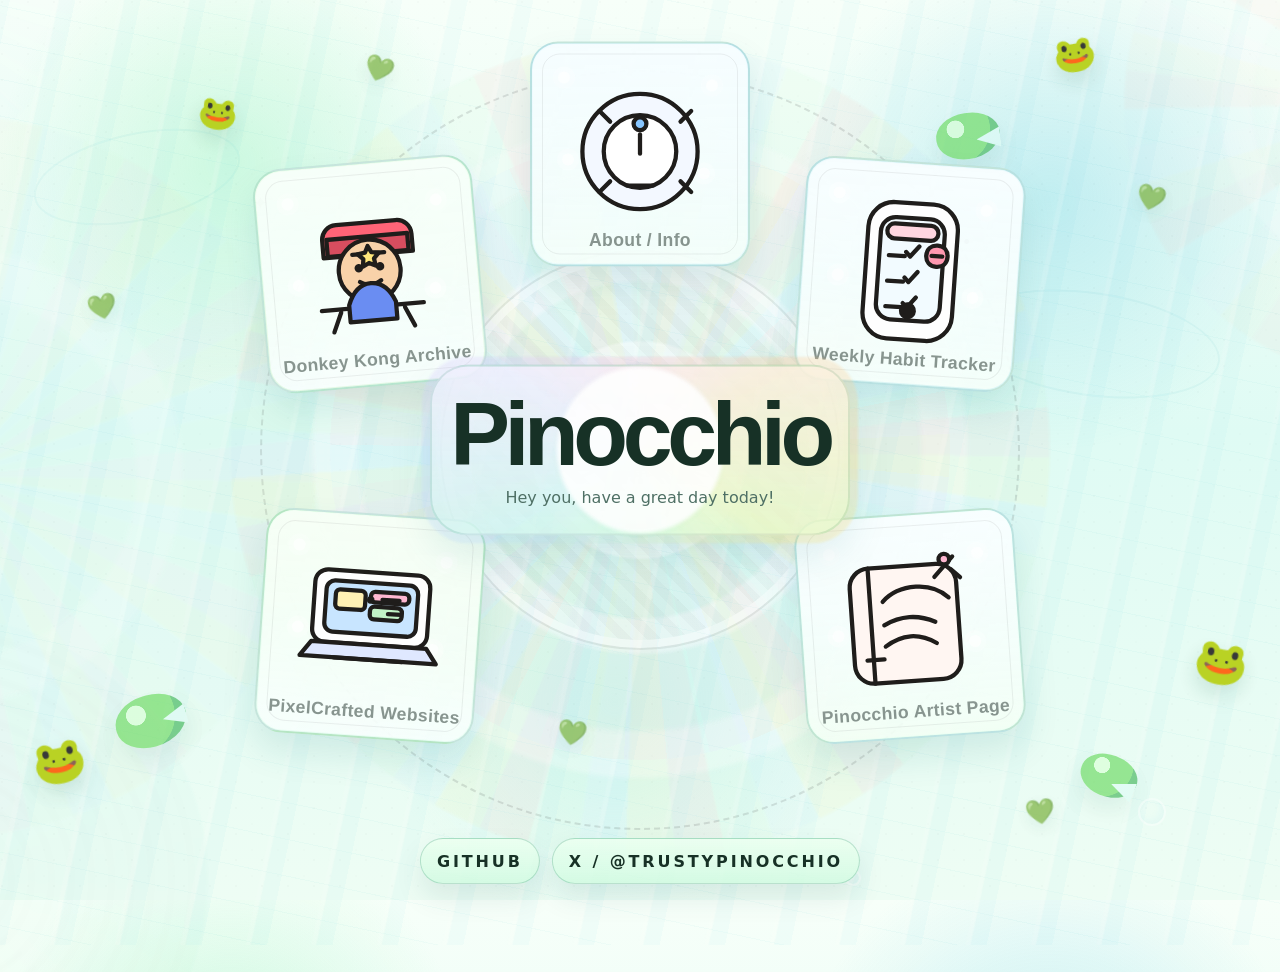
==== commit 70252ec5: "Initial commit: Playful colorful GitHub homepage with project portals and navigation" ====
--- a/index.html
+++ b/index.html
@@ -30,13 +30,35 @@
             <span class="ambient__field ambient__field--bottom-left"></span>
           </div>
 
+          <div class="water-world" aria-hidden="true">
+            <span class="water-world__ripple water-world__ripple--one"></span>
+            <span class="water-world__ripple water-world__ripple--two"></span>
+            <span class="water-world__lily water-world__lily--one"></span>
+            <span class="water-world__lily water-world__lily--two"></span>
+            <span class="water-world__lily water-world__lily--three"></span>
+            <span class="water-world__frog water-world__frog--one">🐸</span>
+            <span class="water-world__frog water-world__frog--two">🐸</span>
+            <span class="water-world__frog water-world__frog--three">🐸</span>
+            <span class="water-world__frog water-world__frog--four">🐸</span>
+            <span class="water-world__heart water-world__heart--one">💚</span>
+            <span class="water-world__heart water-world__heart--two">💚</span>
+            <span class="water-world__heart water-world__heart--three">💚</span>
+            <span class="water-world__heart water-world__heart--four">💚</span>
+            <span class="water-world__heart water-world__heart--five">💚</span>
+            <span class="water-world__fly water-world__fly--one">✦</span>
+            <span class="water-world__fly water-world__fly--two">•</span>
+            <span class="water-world__fly water-world__fly--three">✧</span>
+            <span class="water-world__bubble water-world__bubble--one"></span>
+            <span class="water-world__bubble water-world__bubble--two"></span>
+            <span class="water-world__bubble water-world__bubble--three"></span>
+          </div>
+
           <div class="orbit-ring orbit-ring--outer" aria-hidden="true"></div>
           <div class="orbit-ring orbit-ring--inner" aria-hidden="true"></div>
 
           <div class="core">
-            <div class="core__badge">Pinocchio</div>
             <h1>Pinocchio</h1>
-            <p class="core__line">You, have a great day today.</p>
+            <p class="core__line">Hey you, have a great day today!</p>
           </div>
 
           <div id="project-orbit" class="project-orbit" aria-label="Project portals"></div>
--- a/styles.css
+++ b/styles.css
@@ -1,19 +1,22 @@
 :root {
-  --bg: #fffdf8;
-  --ink: #1f1d1b;
-  --muted: #6a6258;
-  --paper: rgba(255, 255, 255, 0.9);
-  --paper-strong: rgba(255, 255, 255, 0.97);
-  --line: rgba(31, 29, 27, 0.14);
-  --shadow: 0 24px 70px rgba(31, 29, 27, 0.12);
-  --shadow-soft: 0 14px 28px rgba(31, 29, 27, 0.08);
-  --pink: #ffb7d1;
-  --peach: #ffc58f;
-  --butter: #ffe77b;
-  --mint: #c1f2c6;
-  --sky: #b9ddff;
-  --lavender: #d9c5ff;
-  --coral: #ff8f8a;
+  --bg: #eefdf4;
+  --ink: #173126;
+  --muted: #4f7065;
+  --paper: rgba(245, 255, 251, 0.9);
+  --paper-strong: rgba(248, 255, 252, 0.97);
+  --line: rgba(23, 49, 38, 0.14);
+  --shadow: 0 24px 70px rgba(19, 82, 92, 0.14);
+  --shadow-soft: 0 14px 28px rgba(19, 82, 92, 0.1);
+  --pink: #c8f4ff;
+  --peach: #b8ffd9;
+  --butter: #e5ff96;
+  --mint: #8ef0b6;
+  --sky: #8ddcff;
+  --lavender: #b6f0ff;
+  --coral: #62d7c4;
+  --pond: #a8efe8;
+  --deep-pond: #47bdd2;
+  --frog: #6fdb65;
 }
 
 * {
@@ -30,10 +33,10 @@
   font-family: "Trebuchet MS", "Segoe UI", system-ui, -apple-system, sans-serif;
   color: var(--ink);
   background:
-    radial-gradient(circle at 12% 16%, rgba(255, 183, 209, 0.22), transparent 18%),
-    radial-gradient(circle at 86% 20%, rgba(185, 221, 255, 0.2), transparent 18%),
-    radial-gradient(circle at 50% 80%, rgba(193, 242, 198, 0.18), transparent 20%),
-    linear-gradient(180deg, #fffefb, var(--bg));
+    radial-gradient(circle at 18% 18%, rgba(142, 240, 182, 0.35), transparent 18%),
+    radial-gradient(circle at 82% 22%, rgba(80, 198, 226, 0.28), transparent 20%),
+    radial-gradient(circle at 48% 78%, rgba(168, 239, 232, 0.34), transparent 24%),
+    linear-gradient(180deg, #f7fff9 0%, #dffbf4 48%, var(--bg) 100%);
   overflow-x: hidden;
 }
 
@@ -90,9 +93,9 @@
 .chip,
 .footer a {
   appearance: none;
-  border: 1px solid rgba(31, 29, 27, 0.14);
+  border: 1px solid rgba(26, 129, 91, 0.24);
   border-radius: 999px;
-  background: rgba(255, 255, 255, 0.8);
+  background: linear-gradient(180deg, rgba(235, 255, 240, 0.92), rgba(208, 250, 224, 0.84));
   color: var(--ink);
   font: inherit;
   font-weight: 800;
@@ -112,9 +115,9 @@
 .chip:focus-visible,
 .footer a:focus-visible {
   transform: translateY(-2px);
-  background: rgba(255, 255, 255, 0.95);
-  border-color: rgba(31, 29, 27, 0.22);
-  box-shadow: 0 18px 30px rgba(31, 29, 27, 0.12);
+  background: linear-gradient(180deg, rgba(220, 255, 229, 0.98), rgba(176, 241, 203, 0.92));
+  border-color: rgba(24, 133, 83, 0.4);
+  box-shadow: 0 18px 30px rgba(26, 129, 91, 0.16);
 }
 
 .chip:focus-visible,
@@ -151,6 +154,7 @@
   z-index: 0;
   pointer-events: none;
   opacity: 0.9;
+  contain: layout paint style;
 }
 
 .optical__ring,
@@ -199,6 +203,7 @@
   z-index: 1;
   pointer-events: none;
   overflow: hidden;
+  contain: layout paint style;
 }
 
 .ambient__field {
@@ -225,7 +230,6 @@
   background:
     repeating-conic-gradient(from 0deg, rgba(255, 183, 209, 0.22) 0 7deg, rgba(255, 231, 123, 0.18) 7deg 14deg, rgba(185, 221, 255, 0.2) 14deg 21deg, rgba(193, 242, 198, 0.18) 21deg 28deg),
     radial-gradient(circle, rgba(255,255,255,0) 35%, rgba(255,255,255,0.82) 36% 44%, transparent 45%);
-  animation: orbitSpin 92s linear infinite;
   opacity: 0.22;
 }
 
@@ -237,7 +241,6 @@
   background:
     repeating-conic-gradient(from 45deg, rgba(255, 143, 138, 0.2) 0 8deg, rgba(255, 199, 143, 0.18) 8deg 16deg, rgba(217, 197, 255, 0.18) 16deg 24deg, rgba(185, 221, 255, 0.16) 24deg 32deg),
     radial-gradient(circle, rgba(255,255,255,0) 38%, rgba(255,255,255,0.82) 39% 46%, transparent 47%);
-  animation: orbitSpinReverse 72s linear infinite;
   opacity: 0.24;
 }
 
@@ -249,7 +252,6 @@
   background:
     radial-gradient(circle at 50% 50%, rgba(255, 255, 255, 0.78) 0 28%, transparent 30%),
     conic-gradient(from 0deg, rgba(255, 183, 209, 0.16), rgba(255, 255, 255, 0), rgba(185, 221, 255, 0.18), rgba(255, 255, 255, 0), rgba(193, 242, 198, 0.16), rgba(255,255,255,0));
-  animation: floatDrift 28s ease-in-out infinite alternate;
   opacity: 0.18;
 }
 
@@ -260,10 +262,127 @@
   height: min(44vw, 520px);
   background:
     repeating-radial-gradient(circle, rgba(31, 29, 27, 0.035) 0 7px, transparent 7px 20px),
-    conic-gradient(from 180deg, rgba(255, 231, 123, 0.16), rgba(255, 183, 209, 0.12), rgba(185, 221, 255, 0.16), rgba(193, 242, 198, 0.12), rgba(255, 231, 123, 0.16));
-  animation: floatDrift 36s ease-in-out infinite alternate-reverse;
-  opacity: 0.16;
-}
+    conic-gradient(from 180deg, rgba(229, 255, 150, 0.18), rgba(142, 240, 182, 0.18), rgba(141, 220, 255, 0.18), rgba(98, 215, 196, 0.16), rgba(229, 255, 150, 0.18));
+  opacity: 0.2;
+}
+
+.water-world {
+  position: absolute;
+  inset: -5% -4%;
+  z-index: 1;
+  pointer-events: none;
+  overflow: hidden;
+  opacity: 0.95;
+  contain: layout paint style;
+}
+
+.water-world::before {
+  content: "";
+  position: absolute;
+  inset: -12%;
+  background:
+    repeating-linear-gradient(102deg, rgba(255,255,255,0) 0 42px, rgba(255,255,255,0.22) 44px 47px, rgba(80,198,226,0.08) 49px 64px),
+    repeating-linear-gradient(12deg, rgba(57, 184, 190, 0.08) 0 1px, transparent 1px 36px);
+  mix-blend-mode: soft-light;
+  opacity: 0.52;
+  animation: waterSlide 28s linear infinite alternate;
+  will-change: background-position;
+}
+
+.water-world::after {
+  content: none;
+}
+
+.water-world__ripple,
+.water-world__lily,
+.water-world__frog,
+.water-world__heart,
+.water-world__fly,
+.water-world__bubble {
+  position: absolute;
+  display: block;
+}
+
+.water-world__ripple {
+  border-radius: 50%;
+  border: 2px solid rgba(47, 161, 181, 0.14);
+  opacity: 0.38;
+  animation: ripplePulse 16s ease-in-out infinite;
+}
+
+.water-world__ripple--one { left: 6%; top: 18%; width: 210px; height: 88px; --ripple-rot: -12deg; transform: rotate(var(--ripple-rot)); }
+.water-world__ripple--two { right: 8%; top: 34%; width: 260px; height: 104px; --ripple-rot: 8deg; transform: rotate(var(--ripple-rot)); animation-delay: -2.2s; }
+
+.water-world__lily {
+  width: 72px;
+  height: 52px;
+  border-radius: 50% 48% 54% 48%;
+  background: radial-gradient(circle at 32% 32%, #d8ffd4 0 16%, #6fdb65 17% 64%, #48b85f 65% 100%);
+  box-shadow: 0 12px 24px rgba(21, 104, 92, 0.12);
+  opacity: 0.72;
+}
+
+.water-world__lily::after {
+  content: "";
+  position: absolute;
+  right: 0;
+  top: 18px;
+  width: 24px;
+  height: 20px;
+  background: #dffbf4;
+  clip-path: polygon(100% 0, 0 48%, 100% 100%);
+}
+
+.water-world__lily--one { left: 12%; bottom: 20%; transform: rotate(-16deg); }
+.water-world__lily--two { right: 14%; bottom: 15%; width: 58px; height: 42px; transform: rotate(22deg); animation-delay: -3s; }
+.water-world__lily--three { right: 24%; top: 16%; width: 64px; height: 46px; transform: rotate(-8deg); animation-delay: -6s; }
+
+.water-world__frog {
+  font-size: clamp(1.9rem, 3.4vw, 3.2rem);
+  filter: drop-shadow(0 10px 10px rgba(18, 89, 70, 0.14));
+}
+
+.water-world__frog--one { left: 6%; bottom: 16%; transform: rotate(-12deg); }
+.water-world__frog--two { right: 6%; bottom: 26%; transform: rotate(11deg); animation-delay: -1.3s; }
+.water-world__frog--three { left: 18%; top: 14%; font-size: clamp(1.45rem, 2.5vw, 2.4rem); transform: rotate(8deg); animation-delay: -2.6s; }
+.water-world__frog--four { right: 17%; top: 8%; font-size: clamp(1.55rem, 2.7vw, 2.6rem); transform: rotate(-10deg); animation-delay: -4s; }
+
+.water-world__heart {
+  font-size: clamp(1rem, 1.9vw, 1.65rem);
+  opacity: 0.76;
+  filter: drop-shadow(0 6px 9px rgba(21, 104, 92, 0.12));
+}
+
+.water-world__heart--one { left: 10%; top: 34%; transform: rotate(-12deg); }
+.water-world__heart--two { right: 12%; top: 23%; transform: rotate(14deg); animation-delay: -1.2s; }
+.water-world__heart--three { left: 44%; bottom: 20%; transform: rotate(8deg); animation-delay: -2.4s; }
+.water-world__heart--four { right: 20%; bottom: 12%; transform: rotate(-8deg); animation-delay: -3.4s; }
+.water-world__heart--five { left: 30%; top: 10%; transform: rotate(18deg); animation-delay: -4.4s; }
+
+.water-world__fly {
+  color: #173126;
+  font-size: 1.1rem;
+  opacity: 0.68;
+  text-shadow: 0 0 10px rgba(255,255,255,0.88);
+}
+
+.water-world__fly--one { left: 22%; top: 24%; }
+.water-world__fly--two { right: 26%; top: 28%; animation-delay: -2s; }
+.water-world__fly--three { left: 72%; bottom: 30%; animation-delay: -4s; }
+
+.water-world__bubble {
+  width: 22px;
+  height: 22px;
+  border-radius: 50%;
+  border: 2px solid rgba(255,255,255,0.72);
+  background: rgba(255,255,255,0.16);
+  box-shadow: inset -3px -3px 6px rgba(71, 189, 210, 0.12);
+  opacity: 0.52;
+}
+
+.water-world__bubble--one { left: 36%; bottom: 8%; }
+.water-world__bubble--two { right: 34%; bottom: 6%; width: 16px; height: 16px; }
+.water-world__bubble--three { right: 12%; bottom: 12%; width: 28px; height: 28px; }
 
 .orbit-ring {
   position: absolute;
@@ -289,43 +408,6 @@
   animation: ringRotateReverse 24s linear infinite;
 }
 
-.rays {
-  position: absolute;
-  left: 50%;
-  top: 50%;
-  width: 1px;
-  height: 1px;
-  pointer-events: none;
-  z-index: 1;
-}
-
-.ray {
-  position: absolute;
-  left: 0;
-  top: 0;
-  width: 44px;
-  height: 6px;
-  margin-left: -22px;
-  margin-top: -3px;
-  border-radius: 999px;
-  transform-origin: 0 50%;
-  animation: flash 2.4s ease-in-out infinite;
-  filter: drop-shadow(0 0 8px rgba(255,255,255,0.8));
-}
-
-.ray--1  { transform: rotate(0deg) translateY(-132px); background: var(--coral); animation-delay: 0s; }
-.ray--2  { transform: rotate(30deg) translateY(-132px); background: var(--butter); animation-delay: -0.2s; }
-.ray--3  { transform: rotate(60deg) translateY(-132px); background: var(--mint); animation-delay: -0.4s; }
-.ray--4  { transform: rotate(90deg) translateY(-132px); background: var(--sky); animation-delay: -0.6s; }
-.ray--5  { transform: rotate(120deg) translateY(-132px); background: var(--pink); animation-delay: -0.8s; }
-.ray--6  { transform: rotate(150deg) translateY(-132px); background: var(--peach); animation-delay: -1s; }
-.ray--7  { transform: rotate(180deg) translateY(-132px); background: var(--coral); animation-delay: -1.2s; }
-.ray--8  { transform: rotate(210deg) translateY(-132px); background: var(--butter); animation-delay: -1.4s; }
-.ray--9  { transform: rotate(240deg) translateY(-132px); background: var(--mint); animation-delay: -1.6s; }
-.ray--10 { transform: rotate(270deg) translateY(-132px); background: var(--sky); animation-delay: -1.8s; }
-.ray--11 { transform: rotate(300deg) translateY(-132px); background: var(--pink); animation-delay: -2s; }
-.ray--12 { transform: rotate(330deg) translateY(-132px); background: var(--lavender); animation-delay: -2.2s; }
-
 .core {
   position: absolute;
   left: 50%;
@@ -333,12 +415,12 @@
   z-index: 3;
   transform: translate(-50%, -50%);
   width: min(420px, calc(100vw - 80px));
-  padding: 24px 18px 22px;
+  padding: 28px 18px 24px;
   text-align: center;
   border-radius: 38px;
-  border: 2px solid rgba(31, 29, 27, 0.12);
-  background: rgba(255, 255, 255, 0.82);
-  box-shadow: 0 18px 40px rgba(31, 29, 27, 0.08);
+  border: 2px solid rgba(26, 129, 91, 0.18);
+  background: linear-gradient(180deg, rgba(248, 255, 252, 0.88), rgba(220, 255, 233, 0.78));
+  box-shadow: 0 18px 42px rgba(19, 119, 126, 0.12);
 }
 
 .core::before {
@@ -389,6 +471,7 @@
   z-index: 2;
   animation: orbitSpin 160s linear infinite;
   transform-origin: 50% 50%;
+  contain: layout paint style;
 }
 
 .portal {
@@ -423,9 +506,9 @@
   position: relative;
   border-radius: 28px;
   padding: 12px 12px 14px;
-  border: 2px solid rgba(31, 29, 27, 0.12);
-  background: rgba(255,255,255,0.8);
-  box-shadow: 0 18px 30px rgba(31, 29, 27, 0.08);
+  border: 2px solid rgba(20, 112, 94, 0.18);
+  background: rgba(245,255,251,0.82);
+  box-shadow: 0 18px 34px rgba(19, 119, 126, 0.12), inset 0 0 0 1px color-mix(in srgb, var(--accent, #8ef0b6) 28%, transparent);
   overflow: hidden;
   animation: orbitSpinReverse 160s linear infinite;
 }
@@ -495,8 +578,8 @@
   height: 12px;
   border-radius: 50%;
   background: #fff;
-  box-shadow: 0 0 0 5px rgba(255,255,255,0.42);
-  animation: twinkle 2.8s ease-in-out infinite;
+  box-shadow: 0 0 0 5px rgba(255,255,255,0.34);
+  opacity: 0.72;
 }
 
 .portal__spark--1 { left: 14px; top: 16px; }
@@ -531,11 +614,11 @@
 .portal--pixel { --tx: -270px; --ty: 176px; --rot: 4deg; }
 .portal--artist { --tx: 270px; --ty: 176px; --rot: -4deg; }
 
-.portal--donkey .portal__frame { background: linear-gradient(180deg, rgba(255, 240, 239, 0.95), rgba(255, 255, 255, 0.82)); }
-.portal--habit .portal__frame { background: linear-gradient(180deg, rgba(239, 248, 255, 0.95), rgba(255, 255, 255, 0.82)); }
-.portal--pixel .portal__frame { background: linear-gradient(180deg, rgba(255, 245, 228, 0.95), rgba(255, 255, 255, 0.82)); }
-.portal--artist .portal__frame { background: linear-gradient(180deg, rgba(249, 239, 255, 0.95), rgba(255, 255, 255, 0.82)); }
-.portal--info .portal__frame { background: linear-gradient(180deg, rgba(237, 246, 255, 0.95), rgba(255, 255, 255, 0.82)); }
+.portal--donkey .portal__frame { background: linear-gradient(180deg, rgba(218, 255, 230, 0.95), rgba(242, 255, 251, 0.84)); }
+.portal--habit .portal__frame { background: linear-gradient(180deg, rgba(221, 250, 255, 0.96), rgba(238, 255, 245, 0.84)); }
+.portal--pixel .portal__frame { background: linear-gradient(180deg, rgba(217, 255, 216, 0.95), rgba(240, 255, 251, 0.84)); }
+.portal--artist .portal__frame { background: linear-gradient(180deg, rgba(225, 252, 255, 0.95), rgba(231, 255, 235, 0.84)); }
+.portal--info .portal__frame { background: linear-gradient(180deg, rgba(216, 248, 255, 0.96), rgba(233, 255, 245, 0.84)); }
 
 .footer {
   position: fixed;
@@ -605,16 +688,6 @@
   box-shadow: var(--shadow-soft);
 }
 
-@keyframes twinkle {
-  0%, 100% { transform: scale(0.75); opacity: 0.5; }
-  50% { transform: scale(1.15); opacity: 1; }
-}
-
-@keyframes flash {
-  0%, 100% { opacity: 0.3; transform-origin: 0 50%; transform: translateY(0) scaleX(0.9); }
-  50% { opacity: 1; transform-origin: 0 50%; transform: translateY(-2px) scaleX(1.18); }
-}
-
 @keyframes orbitSpin {
   from { transform: rotate(0deg); }
   to { transform: rotate(360deg); }
@@ -625,9 +698,15 @@
   to { transform: rotate(0deg); }
 }
 
-@keyframes floatDrift {
-  from { transform: translate3d(0, 0, 0) scale(0.98) rotate(-6deg); }
-  to { transform: translate3d(24px, -20px, 0) scale(1.04) rotate(8deg); }
+@keyframes waterSlide {
+  0% { transform: translate3d(-34px, -12px, 0) rotate(-1.2deg) scale(1.02); background-position: 0 0, 0 0; }
+  50% { transform: translate3d(12px, 10px, 0) rotate(0.8deg) scale(1.04); background-position: 90px 34px, -42px 28px; }
+  100% { transform: translate3d(42px, 20px, 0) rotate(1.4deg) scale(1.02); background-position: 180px 70px, -86px 58px; }
+}
+
+@keyframes ripplePulse {
+  0%, 100% { opacity: 0.22; transform: scale(0.88) rotate(var(--ripple-rot, 0deg)); }
+  50% { opacity: 0.7; transform: scale(1.16) rotate(var(--ripple-rot, 0deg)); }
 }
 
 @keyframes ringRotate {
@@ -673,8 +752,7 @@
   }
 
   .orbit-ring--outer,
-  .orbit-ring--inner,
-  .rays {
+  .orbit-ring--inner {
     display: none;
   }
 
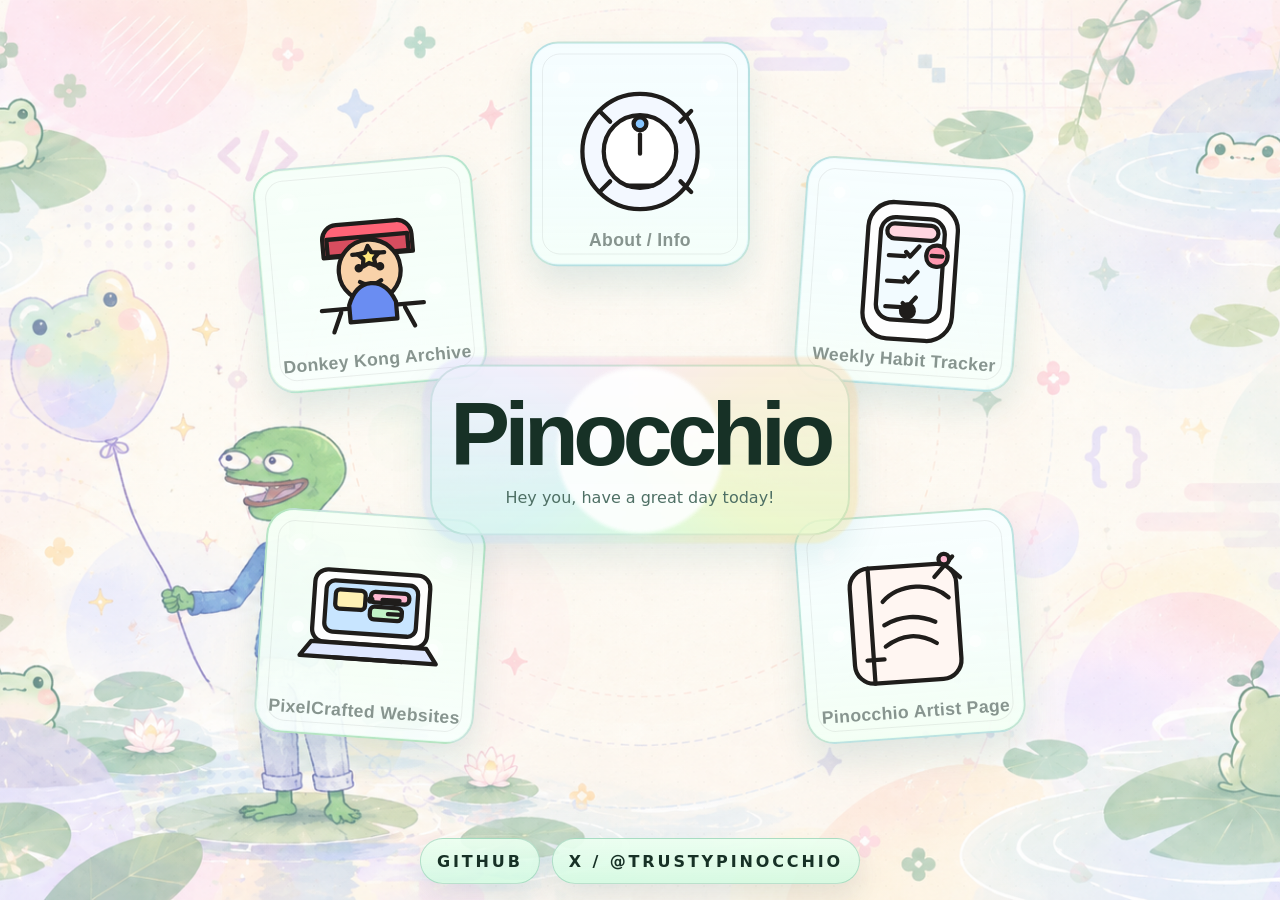
==== commit 1aae29b0: "feat: publish reference-style homepage background" ====
--- a/index.html
+++ b/index.html
@@ -10,53 +10,22 @@
     <title>GoldenPinocchio — Pinocchio Portal</title>
     <link rel="icon" href='data:image/svg+xml,<svg xmlns="http://www.w3.org/2000/svg" viewBox="0 0 64 64"><rect width="64" height="64" rx="16" fill="%23fff5d8"/><circle cx="32" cy="32" r="18" fill="%23ff867c" stroke="%231f1d1b" stroke-width="3"/><path d="M20 18h24v10H20z" fill="%23ffd25a" stroke="%231f1d1b" stroke-width="3"/><circle cx="26" cy="31" r="2" fill="%231f1d1b"/><circle cx="38" cy="31" r="2" fill="%231f1d1b"/><path d="M26 38c4 3 8 3 12 0" fill="none" stroke="%231f1d1b" stroke-width="3" stroke-linecap="round"/></svg>' />
     <link rel="stylesheet" href="styles.css" />
+    <style>
+      html, body {
+        background-image: linear-gradient(rgba(255, 255, 255, 0.12), rgba(255, 255, 255, 0.12)), url("Assets/Homepage Background Image.png");
+        background-size: cover;
+        background-position: center;
+        background-repeat: no-repeat;
+        background-attachment: fixed;
+      }
+    </style>
     <script defer src="app.js"></script>
   </head>
   <body>
     <main class="page">
       <section class="hero" aria-label="GoldenPinocchio homepage">
         <div class="scene" aria-label="Project orbit composition">
-          <div class="optical" aria-hidden="true">
-            <span class="optical__ring optical__ring--outer"></span>
-            <span class="optical__ring optical__ring--middle"></span>
-            <span class="optical__ring optical__ring--inner"></span>
-            <span class="optical__diamond"></span>
-          </div>
-
-          <div class="ambient" aria-hidden="true">
-            <span class="ambient__field ambient__field--left"></span>
-            <span class="ambient__field ambient__field--top-right"></span>
-            <span class="ambient__field ambient__field--top-left"></span>
-            <span class="ambient__field ambient__field--bottom-left"></span>
-          </div>
-
-          <div class="water-world" aria-hidden="true">
-            <span class="water-world__ripple water-world__ripple--one"></span>
-            <span class="water-world__ripple water-world__ripple--two"></span>
-            <span class="water-world__lily water-world__lily--one"></span>
-            <span class="water-world__lily water-world__lily--two"></span>
-            <span class="water-world__lily water-world__lily--three"></span>
-            <span class="water-world__frog water-world__frog--one">🐸</span>
-            <span class="water-world__frog water-world__frog--two">🐸</span>
-            <span class="water-world__frog water-world__frog--three">🐸</span>
-            <span class="water-world__frog water-world__frog--four">🐸</span>
-            <span class="water-world__heart water-world__heart--one">💚</span>
-            <span class="water-world__heart water-world__heart--two">💚</span>
-            <span class="water-world__heart water-world__heart--three">💚</span>
-            <span class="water-world__heart water-world__heart--four">💚</span>
-            <span class="water-world__heart water-world__heart--five">💚</span>
-            <span class="water-world__fly water-world__fly--one">✦</span>
-            <span class="water-world__fly water-world__fly--two">•</span>
-            <span class="water-world__fly water-world__fly--three">✧</span>
-            <span class="water-world__bubble water-world__bubble--one"></span>
-            <span class="water-world__bubble water-world__bubble--two"></span>
-            <span class="water-world__bubble water-world__bubble--three"></span>
-          </div>
-
-          <div class="orbit-ring orbit-ring--outer" aria-hidden="true"></div>
-          <div class="orbit-ring orbit-ring--inner" aria-hidden="true"></div>
-
-          <div class="core">
+<div class="core">
             <h1>Pinocchio</h1>
             <p class="core__line">Hey you, have a great day today!</p>
           </div>
@@ -77,8 +46,7 @@
         <p class="info-dialog__eyebrow">about / info</p>
         <h2>Pinocchio Portal</h2>
         <p>
-          This version is designed to feel closer to the reference video: a centered title, animated color lines,
-          and playful project icons orbiting the middle.
+          This version keeps the homepage focused on the Pinocchio identity, the background artwork, and the orbiting project portals.
         </p>
         <ul>
           <li>Each icon represents one project display.</li>
@@ -88,4 +56,4 @@
       </form>
     </dialog>
   </body>
-</html>
+</html>
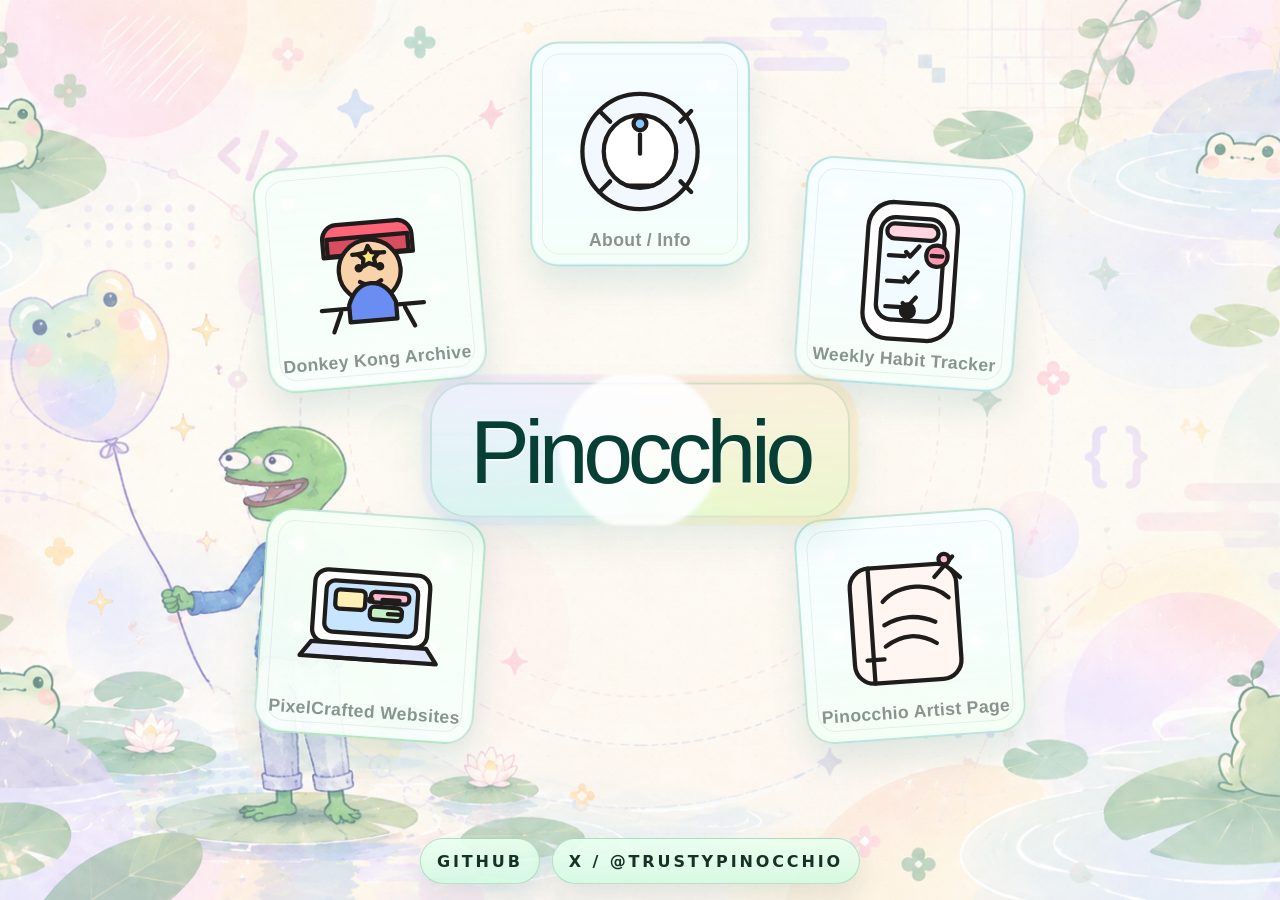
==== commit 4bf16f17: "feat: publish responsive Pinocchio portal" ====
--- a/index.html
+++ b/index.html
@@ -9,7 +9,7 @@
     />
     <title>GoldenPinocchio — Pinocchio Portal</title>
     <link rel="icon" href='data:image/svg+xml,<svg xmlns="http://www.w3.org/2000/svg" viewBox="0 0 64 64"><rect width="64" height="64" rx="16" fill="%23fff5d8"/><circle cx="32" cy="32" r="18" fill="%23ff867c" stroke="%231f1d1b" stroke-width="3"/><path d="M20 18h24v10H20z" fill="%23ffd25a" stroke="%231f1d1b" stroke-width="3"/><circle cx="26" cy="31" r="2" fill="%231f1d1b"/><circle cx="38" cy="31" r="2" fill="%231f1d1b"/><path d="M26 38c4 3 8 3 12 0" fill="none" stroke="%231f1d1b" stroke-width="3" stroke-linecap="round"/></svg>' />
-    <link rel="stylesheet" href="styles.css" />
+    <link rel="stylesheet" href="styles.css?v=sprout-social-greeting" />
     <style>
       html, body {
         background-image: linear-gradient(rgba(255, 255, 255, 0.12), rgba(255, 255, 255, 0.12)), url("Assets/Homepage Background Image.png");
@@ -19,21 +19,42 @@
         background-attachment: fixed;
       }
     </style>
-    <script defer src="app.js"></script>
+    <script defer src="app.js?v=sprout-social-greeting"></script>
   </head>
   <body>
     <main class="page">
       <section class="hero" aria-label="GoldenPinocchio homepage">
         <div class="scene" aria-label="Project orbit composition">
 <div class="core">
-            <h1>Pinocchio</h1>
-            <p class="core__line">Hey you, have a great day today!</p>
-          </div>
+  <h1 class="wordmark">
+    <span class="wordmark__text">Pinocchio</span>
+    <svg class="wordmark__sprout" viewBox="0 0 92 76" aria-hidden="true">
+      <path class="wordmark__stem" d="M46 68V37" />
+      <path class="wordmark__leaf" d="M44 36C26 36 12 25 10 8c18-2 33 8 36 27Z" />
+      <path class="wordmark__leaf" d="M48 36C65 35 79 24 82 7 64 5 50 16 46 34Z" />
+      <path class="wordmark__vein" d="M42 32 20 14M50 31 72 13" />
+    </svg>
+  </h1>
+</div>
 
-          <div id="project-orbit" class="project-orbit" aria-label="Project portals"></div>
+<aside id="project-peek" class="project-peek" aria-live="polite" hidden>
+  <button id="project-peek-close" class="project-peek__close" type="button" aria-label="Close project preview">×</button>
+  <p class="project-peek__eyebrow">project preview</p>
+  <h2 id="project-peek-title"></h2>
+  <p id="project-peek-description" class="project-peek__description"></p>
+  <button id="project-peek-visit" class="project-peek__visit" type="button">Visit site</button>
+</aside>
+
+<div id="project-orbit" class="project-orbit" aria-label="Project portals"></div>
         </div>
       </section>
 
+      <button id="social-trigger" class="social-trigger" type="button" aria-haspopup="dialog" aria-controls="info-dialog">
+        <span>Hey you, have a great day today!</span>
+        <svg viewBox="0 0 24 24" aria-hidden="true">
+          <path d="M20.8 8.7c0 5.2-8.8 10.1-8.8 10.1S3.2 13.9 3.2 8.7C3.2 6.1 5.1 4.2 7.6 4.2c1.5 0 2.9.8 4.4 2.3 1.5-1.5 2.9-2.3 4.4-2.3 2.5 0 4.4 1.9 4.4 4.5Z" />
+        </svg>
+      </button>
       <footer class="footer">
         <a href="https://github.com/goldenpinocchio" target="_blank" rel="noopener noreferrer">GitHub</a>
         <a href="https://x.com/TrustyPinocchio" target="_blank" rel="noopener noreferrer">X / @TrustyPinocchio</a>
@@ -43,16 +64,13 @@
     <dialog id="info-dialog" class="info-dialog">
       <form method="dialog" class="info-dialog__panel">
         <button class="dialog-close" value="cancel" aria-label="Close information panel">×</button>
-        <p class="info-dialog__eyebrow">about / info</p>
-        <h2>Pinocchio Portal</h2>
-        <p>
-          This version keeps the homepage focused on the Pinocchio identity, the background artwork, and the orbiting project portals.
-        </p>
-        <ul>
-          <li>Each icon represents one project display.</li>
-          <li>Hovering swaps to a slightly different icon state for a playful feel.</li>
-          <li>Project links can be wired later without changing the layout.</li>
-        </ul>
+        <p class="info-dialog__eyebrow">come say hello</p>
+        <h2>Find Pinocchio online</h2>
+        <p class="info-dialog__intro">See more projects on GitHub or follow along on X.</p>
+        <nav class="social-links" aria-label="Pinocchio social profiles">
+          <a href="https://github.com/goldenpinocchio" target="_blank" rel="noopener noreferrer">GitHub</a>
+          <a href="https://x.com/TrustyPinocchio" target="_blank" rel="noopener noreferrer">X / @TrustyPinocchio</a>
+        </nav>
       </form>
     </dialog>
   </body>
--- a/styles.css
+++ b/styles.css
@@ -25,6 +25,7 @@
 
 html {
   scroll-behavior: smooth;
+  overflow: hidden;
 }
 
 body {
@@ -37,7 +38,7 @@
     radial-gradient(circle at 82% 22%, rgba(80, 198, 226, 0.28), transparent 20%),
     radial-gradient(circle at 48% 78%, rgba(168, 239, 232, 0.34), transparent 24%),
     linear-gradient(180deg, #f7fff9 0%, #dffbf4 48%, var(--bg) 100%);
-  overflow-x: hidden;
+  overflow: hidden;
 }
 
 body::before,
@@ -450,11 +451,54 @@
 
 .core h1 {
   margin: 0;
-  font-family: "Comic Sans MS", "Trebuchet MS", sans-serif;
+  font-family: ui-rounded, "Arial Rounded MT Bold", "Avenir Next Rounded", "Nunito", "Trebuchet MS", sans-serif;
   font-size: clamp(3rem, 7vw, 6rem);
   line-height: 0.88;
-  letter-spacing: -0.06em;
+  font-weight: 900;
+  letter-spacing: -0.075em;
   text-wrap: balance;
+}
+
+.wordmark {
+  position: relative;
+  display: inline-block;
+  color: #073f35;
+  filter: drop-shadow(0 2px 0 rgba(255, 255, 255, 0.7));
+}
+
+.wordmark__text {
+  position: relative;
+  z-index: 1;
+}
+
+.wordmark__sprout {
+  position: absolute;
+  left: 59%;
+  top: -0.74em;
+  z-index: 2;
+  width: 0.74em;
+  height: auto;
+  overflow: visible;
+  transform: translateX(-50%) rotate(1deg);
+}
+
+.wordmark__stem,
+.wordmark__leaf,
+.wordmark__vein {
+  stroke: #10251c;
+  stroke-linecap: round;
+  stroke-linejoin: round;
+}
+
+.wordmark__stem,
+.wordmark__vein {
+  fill: none;
+  stroke-width: 5;
+}
+
+.wordmark__leaf {
+  fill: #8bea28;
+  stroke-width: 5;
 }
 
 .core__line {
@@ -633,6 +677,62 @@
   z-index: 4;
 }
 
+.social-trigger {
+  position: fixed;
+  left: 50%;
+  bottom: max(18px, env(safe-area-inset-bottom));
+  z-index: 6;
+  width: min(760px, calc(100vw - 40px));
+  min-height: 68px;
+  padding: 15px 28px;
+  display: flex;
+  align-items: center;
+  justify-content: center;
+  gap: 0.45em;
+  border: 2px solid rgba(139, 220, 205, 0.76);
+  border-radius: 999px;
+  background: rgba(235, 255, 248, 0.82);
+  color: #073f35;
+  font-family: ui-rounded, "Arial Rounded MT Bold", "Avenir Next Rounded", "Nunito", "Trebuchet MS", sans-serif;
+  font-size: clamp(1rem, 2.2vw, 1.55rem);
+  font-weight: 800;
+  line-height: 1.15;
+  text-align: center;
+  box-shadow: 0 8px 22px rgba(18, 89, 70, 0.14), 0 0 0 3px rgba(230, 255, 249, 0.35);
+  backdrop-filter: blur(10px);
+  -webkit-backdrop-filter: blur(10px);
+  cursor: pointer;
+  transform: translateX(-50%);
+  transition: transform 160ms ease, background 160ms ease, box-shadow 160ms ease;
+}
+
+.social-trigger svg {
+  flex: 0 0 auto;
+  width: 1.15em;
+  height: 1.15em;
+  fill: none;
+  stroke: currentColor;
+  stroke-width: 1.8;
+  stroke-linecap: round;
+  stroke-linejoin: round;
+}
+
+.social-trigger:hover,
+.social-trigger:focus-visible {
+  transform: translateX(-50%) translateY(-2px);
+  background: rgba(245, 255, 251, 0.94);
+  box-shadow: 0 12px 28px rgba(18, 89, 70, 0.19), 0 0 0 3px rgba(230, 255, 249, 0.5);
+}
+
+.social-trigger:active {
+  transform: translateX(-50%);
+}
+
+.social-trigger:focus-visible {
+  outline: 3px solid #4d7cff;
+  outline-offset: 3px;
+}
+
 .info-dialog {
   border: none;
   padding: 0;
@@ -671,6 +771,52 @@
 .info-dialog__panel ul {
   margin: 14px 0 0;
   padding-left: 18px;
+}
+
+.info-dialog__intro {
+  margin: 14px 0 18px;
+}
+
+.social-links {
+  display: flex;
+  align-items: center;
+  gap: 14px;
+}
+
+.social-links a {
+  min-height: 58px;
+  display: inline-flex;
+  align-items: center;
+  justify-content: center;
+  padding: 0.9rem 1.25rem;
+  border: 1px solid rgba(26, 129, 91, 0.3);
+  border-radius: 999px;
+  background: linear-gradient(180deg, rgba(232, 255, 240, 0.98), rgba(199, 246, 218, 0.92));
+  color: #173126;
+  font-size: 0.88rem;
+  font-weight: 900;
+  letter-spacing: 0.1em;
+  text-align: center;
+  text-decoration: none;
+  text-transform: uppercase;
+  box-shadow: 0 7px 16px rgba(18, 89, 70, 0.1);
+  transition: transform 160ms ease, box-shadow 160ms ease, background 160ms ease;
+}
+
+.social-links a:last-child {
+  flex: 1 1 auto;
+}
+
+.social-links a:hover,
+.social-links a:focus-visible {
+  transform: translateY(-2px);
+  background: linear-gradient(180deg, #f2fff6, #d4f8e2);
+  box-shadow: 0 10px 22px rgba(18, 89, 70, 0.16);
+}
+
+.social-links a:focus-visible {
+  outline: 3px solid #4d7cff;
+  outline-offset: 3px;
 }
 
 .dialog-close {
@@ -688,6 +834,14 @@
   box-shadow: var(--shadow-soft);
 }
 
+.project-peek {
+  display: none;
+}
+
+.project-peek[hidden] {
+  display: none !important;
+}
+
 @keyframes orbitSpin {
   from { transform: rotate(0deg); }
   to { transform: rotate(360deg); }
@@ -719,6 +873,43 @@
   to { transform: translate(-50%, -50%) rotate(0deg); }
 }
 
+/* Keep the orbit composition intact on short desktop/laptop screens instead of
+   letting the large cards run beyond the viewport. */
+@media (min-width: 1081px) and (max-height: 800px) {
+  .core h1 {
+    font-size: clamp(2.8rem, 6vw, 4.8rem);
+  }
+
+  .core__line {
+    margin-top: 8px;
+    font-size: 0.92rem;
+  }
+
+  .portal {
+    width: 185px;
+    min-width: 0;
+  }
+
+  .portal__icon {
+    height: 132px;
+  }
+
+  .portal__frame {
+    border-radius: 22px;
+    padding: 9px 9px 11px;
+  }
+
+  .portal__name {
+    font-size: 0.88rem;
+  }
+
+  .portal--donkey { --tx: -214px; --ty: -132px; }
+  .portal--habit { --tx: 214px; --ty: -132px; }
+  .portal--pixel { --tx: -214px; --ty: 132px; }
+  .portal--artist { --tx: 214px; --ty: 132px; }
+  .portal--info { --tx: 0px !important; --ty: -132px !important; }
+}
+
 @media (max-width: 1080px) {
   .scene {
     min-height: 920px;
@@ -735,30 +926,19 @@
   .portal--artist { --tx: 220px; --ty: 186px; }
 }
 
-@media (max-width: 760px) {
+@media (min-width: 761px) and (max-width: 1080px) {
   .page {
-    width: min(100vw - 16px, 1180px);
-    padding-top: 10px;
-  }
-
-  .hero {
-    padding: 12px;
-    border-radius: 30px;
-  }
-
+    width: 100%;
+    padding: 18px 24px 0;
+  }
+
+  .hero,
   .scene {
     min-height: auto;
-    padding: 10px 0 0;
-  }
-
-  .orbit-ring--outer,
-  .orbit-ring--inner {
-    display: none;
-  }
-
-  .optical {
-    inset: 2% 2%;
-    opacity: 0.68;
+  }
+
+  .scene {
+    padding: 0;
   }
 
   .core {
@@ -766,15 +946,15 @@
     left: auto;
     top: auto;
     transform: none;
-    width: auto;
-    margin: 0 auto 16px;
+    width: min(460px, 100%);
+    margin: 0 auto 22px;
   }
 
   .project-orbit {
     position: relative;
     display: grid;
     grid-template-columns: repeat(2, minmax(0, 1fr));
-    gap: 12px 10px;
+    gap: 18px 16px;
     animation: none;
   }
 
@@ -794,11 +974,13 @@
   .portal:hover,
   .portal:focus-visible {
     transform: translateY(-4px) scale(1.01);
-    filter: drop-shadow(0 14px 18px rgba(31, 29, 27, 0.12));
-  }
-
-  .portal__icon {
-    height: 142px;
+  }
+
+  .footer {
+    position: static;
+    transform: none;
+    width: 100%;
+    padding: 18px 0 12px;
   }
 
   .portal--donkey,
@@ -812,6 +994,97 @@
   }
 }
 
+@media (max-width: 760px) {
+  .page {
+    width: 100%;
+    padding-top: 0;
+  }
+
+  .hero {
+    min-height: auto;
+    padding: 12px;
+    border-radius: 0;
+  }
+
+  .scene {
+    min-height: auto;
+    padding: 10px 0 0;
+  }
+
+  .orbit-ring--outer,
+  .orbit-ring--inner {
+    display: none;
+  }
+
+  .optical {
+    inset: 2% 2%;
+    opacity: 0.68;
+  }
+
+  .core {
+    position: relative;
+    left: auto;
+    top: auto;
+    transform: none;
+    width: auto;
+    margin: 0 auto 16px;
+  }
+
+  .project-orbit {
+    position: relative;
+    display: grid;
+    grid-template-columns: repeat(2, minmax(0, 1fr));
+    gap: 12px 10px;
+    animation: none;
+  }
+
+  .portal {
+    position: relative;
+    left: auto;
+    top: auto;
+    width: auto;
+    min-width: 0;
+    transform: none;
+  }
+
+  .portal__frame {
+    animation: none;
+  }
+
+  .portal:hover,
+  .portal:focus-visible {
+    transform: translateY(-4px) scale(1.01);
+    filter: drop-shadow(0 14px 18px rgba(31, 29, 27, 0.12));
+  }
+
+  .footer {
+    position: static;
+    transform: none;
+    width: 100%;
+    padding: 16px 4px 8px;
+    gap: 10px;
+  }
+
+  .footer a {
+    min-height: 40px;
+    padding: 0.64rem 0.86rem;
+  }
+
+  .portal__icon {
+    height: 142px;
+  }
+
+  .portal--donkey,
+  .portal--habit,
+  .portal--pixel,
+  .portal--artist,
+  .portal--info {
+    --tx: 0px;
+    --ty: 0px;
+    --rot: 0deg;
+  }
+}
+
 @media (max-width: 500px) {
   .project-orbit {
     grid-template-columns: repeat(2, minmax(0, 1fr));
@@ -858,3 +1131,310 @@
     transition-duration: 0.01ms !important;
   }
 }
+
+/* Mobile: a single-screen project pond. The desktop orbit intentionally remains unchanged. */
+@media (max-width: 700px) {
+  html,
+  body {
+    width: 100%;
+    min-height: 100%;
+    height: 100%;
+    overflow: hidden;
+    /* The source artwork already contains the full standing frog on its left
+       side. Bias the narrow mobile crop toward him instead of losing him in a
+       centered landscape crop. */
+    background-position: 24% center !important;
+    background-attachment: scroll;
+  }
+
+  .page,
+  .hero,
+  .scene {
+    width: 100%;
+    min-height: 100svh;
+    height: 100svh;
+  }
+
+  .hero {
+    padding: 0;
+    overflow: hidden;
+  }
+
+  .scene {
+    isolation: isolate;
+    overflow: hidden;
+  }
+
+  .core {
+    top: calc(env(safe-area-inset-top) + 34px);
+    z-index: 5;
+    width: 100%;
+    margin: 0;
+    padding: 0 24px;
+    border: 0;
+    border-radius: 0;
+    background: transparent;
+    box-shadow: none;
+    pointer-events: none;
+  }
+
+  .core::before {
+    content: none;
+  }
+
+  .core h1 {
+    color: #173126;
+    font-size: clamp(2.25rem, 12vw, 3.25rem);
+    line-height: 0.9;
+    text-shadow: 0 2px 0 rgba(255, 255, 255, 0.65);
+  }
+
+  .core__line {
+    margin-top: 5px;
+    color: rgba(23, 49, 38, 0.86);
+    font-size: 0.78rem;
+    font-weight: 800;
+    line-height: 1.25;
+    text-shadow: 0 1px 0 rgba(255, 255, 255, 0.72);
+  }
+
+  .project-peek {
+    position: absolute;
+    top: auto;
+    bottom: calc(max(12px, env(safe-area-inset-bottom)) + 78px);
+    left: 50%;
+    z-index: 7;
+    display: block;
+    width: min(350px, calc(100% - 28px));
+    padding: 14px 48px 14px 16px;
+    border: 1px solid rgba(23, 49, 38, 0.16);
+    border-radius: 21px;
+    background: linear-gradient(145deg, rgba(249, 255, 247, 0.96), rgba(224, 255, 241, 0.91));
+    box-shadow: 0 14px 34px rgba(18, 89, 70, 0.18), inset 0 1px 0 rgba(255, 255, 255, 0.9);
+    opacity: 0;
+    transform: translate(-50%, -8px) scale(0.98);
+    transition: opacity 160ms ease, transform 160ms ease;
+    backdrop-filter: blur(12px);
+    -webkit-backdrop-filter: blur(12px);
+    pointer-events: none;
+  }
+
+  .project-peek--open {
+    opacity: 1;
+    transform: translate(-50%, 0) scale(1);
+  }
+
+  .project-peek__eyebrow {
+    margin: 0 0 3px;
+    color: rgba(23, 49, 38, 0.62);
+    font-size: 0.58rem;
+    font-weight: 900;
+    letter-spacing: 0.14em;
+    text-transform: uppercase;
+  }
+
+  .project-peek h2 {
+    margin: 0;
+    font-family: "Comic Sans MS", "Trebuchet MS", sans-serif;
+    font-size: clamp(1.05rem, 5vw, 1.3rem);
+    line-height: 1.08;
+  }
+
+  .project-peek__description {
+    margin: 5px 0 10px;
+    color: rgba(23, 49, 38, 0.78);
+    font-size: 0.76rem;
+    font-weight: 700;
+    line-height: 1.32;
+  }
+
+  .project-peek__close {
+    position: absolute;
+    top: 9px;
+    right: 9px;
+    width: 38px;
+    height: 38px;
+    border: 0;
+    border-radius: 50%;
+    background: rgba(255, 255, 255, 0.82);
+    color: var(--ink);
+    font: 800 1.25rem/1 "Trebuchet MS", sans-serif;
+    box-shadow: 0 5px 12px rgba(18, 89, 70, 0.12);
+    cursor: pointer;
+    pointer-events: auto;
+  }
+
+  .project-peek__visit {
+    min-height: 38px;
+    padding: 0.55rem 0.88rem;
+    border: 1px solid rgba(23, 49, 38, 0.16);
+    border-radius: 999px;
+    background: linear-gradient(180deg, #caffdc, #8ef0b6);
+    color: var(--ink);
+    font: 900 0.72rem/1 "Trebuchet MS", sans-serif;
+    cursor: pointer;
+    box-shadow: 0 6px 12px rgba(18, 89, 70, 0.12);
+    pointer-events: auto;
+  }
+
+  .project-peek__close:focus-visible,
+  .project-peek__visit:focus-visible {
+    outline: 3px solid #4d7cff;
+    outline-offset: 2px;
+  }
+
+  .project-orbit {
+    position: absolute;
+    inset: 0;
+    display: block;
+    z-index: 3;
+    animation: none;
+    contain: layout paint;
+  }
+
+  .portal,
+  .portal--donkey,
+  .portal--habit,
+  .portal--pixel,
+  .portal--artist,
+  .portal--info {
+    --bubble-size: clamp(122px, 38vw, 154px);
+    position: absolute;
+    left: 0;
+    top: 0;
+    width: var(--bubble-size);
+    min-width: 0;
+    aspect-ratio: 1;
+    transform: translate3d(0, 0, 0);
+    will-change: transform;
+    transition: filter 160ms ease;
+  }
+
+  .portal:nth-child(2) { --bubble-size: clamp(132px, 41vw, 164px); }
+  .portal:nth-child(4) { --bubble-size: clamp(128px, 39.5vw, 160px); }
+
+  .portal__frame {
+    display: grid;
+    width: 100%;
+    height: 100%;
+    place-items: center;
+    padding: 11px;
+    border: 2px solid rgba(255, 255, 255, 0.82);
+    border-radius: 50%;
+    background:
+      radial-gradient(circle at 30% 21%, rgba(255,255,255,0.94) 0 5%, transparent 6%),
+      radial-gradient(circle at 36% 29%, rgba(255,255,255,0.48) 0 15%, transparent 16%),
+      linear-gradient(145deg, rgba(238, 255, 254, 0.88), rgba(110, 222, 220, 0.62));
+    box-shadow:
+      inset 0 2px 4px rgba(255,255,255,0.88),
+      inset 0 -11px 18px rgba(28, 157, 173, 0.18),
+      0 9px 18px rgba(18, 89, 70, 0.2);
+    animation: none;
+    overflow: hidden;
+  }
+
+  .portal__frame::before {
+    inset: 7px;
+    border-radius: inherit;
+    background: radial-gradient(circle at 65% 76%, rgba(255,255,255,0.2), transparent 52%);
+  }
+
+  .portal__frame::after {
+    display: none;
+  }
+
+  .portal__icon {
+    width: 100%;
+    height: 100%;
+  }
+
+  .portal__art {
+    inset: 4px;
+  }
+
+  .portal__art svg {
+    filter: drop-shadow(0 3px 2px rgba(23, 49, 38, 0.12));
+  }
+
+  .portal__spark,
+  .portal__label {
+    display: none;
+  }
+
+  .portal:hover,
+  .portal:focus-visible {
+    filter: none;
+  }
+
+  .portal:active .portal__frame {
+    transform: scale(0.94);
+  }
+
+  .portal--info {
+    display: none;
+  }
+
+  .portal--selected .portal__frame {
+    border-color: rgba(23, 49, 38, 0.38);
+    box-shadow:
+      inset 0 2px 4px rgba(255,255,255,0.9),
+      inset 0 -11px 18px rgba(28, 157, 173, 0.2),
+      0 0 0 4px rgba(202, 255, 220, 0.58),
+      0 12px 24px rgba(18, 89, 70, 0.24);
+  }
+
+  .footer {
+    display: none;
+  }
+
+  .social-trigger {
+    bottom: max(12px, env(safe-area-inset-bottom));
+    width: calc(100vw - 24px);
+    min-height: 58px;
+    padding: 12px 18px;
+    font-size: clamp(0.88rem, 4.2vw, 1.05rem);
+  }
+
+  .info-dialog__panel {
+    padding: 24px 18px 20px;
+  }
+
+  .info-dialog__panel h2 {
+    padding-right: 34px;
+    font-size: clamp(1.75rem, 9vw, 2.45rem);
+  }
+
+  .social-links {
+    flex-direction: column;
+    gap: 10px;
+  }
+
+  .social-links a {
+    width: 100%;
+    min-height: 54px;
+  }
+}
+
+@media (max-width: 700px) and (prefers-reduced-motion: reduce) {
+  .portal--donkey { transform: translate3d(8vw, 18svh, 0); }
+  .portal--habit { transform: translate3d(55vw, 16svh, 0); }
+  .portal--pixel { transform: translate3d(54vw, 55svh, 0); }
+  .portal--artist { transform: translate3d(8vw, 58svh, 0); }
+}
+
+/* Preserve the approved desktop composition. The newer pond/bubble treatment is
+   intentionally isolated to the mobile breakpoint above. */
+@media (min-width: 701px) {
+  html { overflow: visible; }
+  body { overflow-x: hidden; overflow-y: auto; }
+
+  .core h1 {
+    font-family: "Comic Sans MS", "Trebuchet MS", sans-serif;
+    font-weight: 400;
+    letter-spacing: -0.06em;
+  }
+
+  .wordmark__sprout { display: none; }
+  .social-trigger { display: none; }
+  .footer { display: flex; }
+}
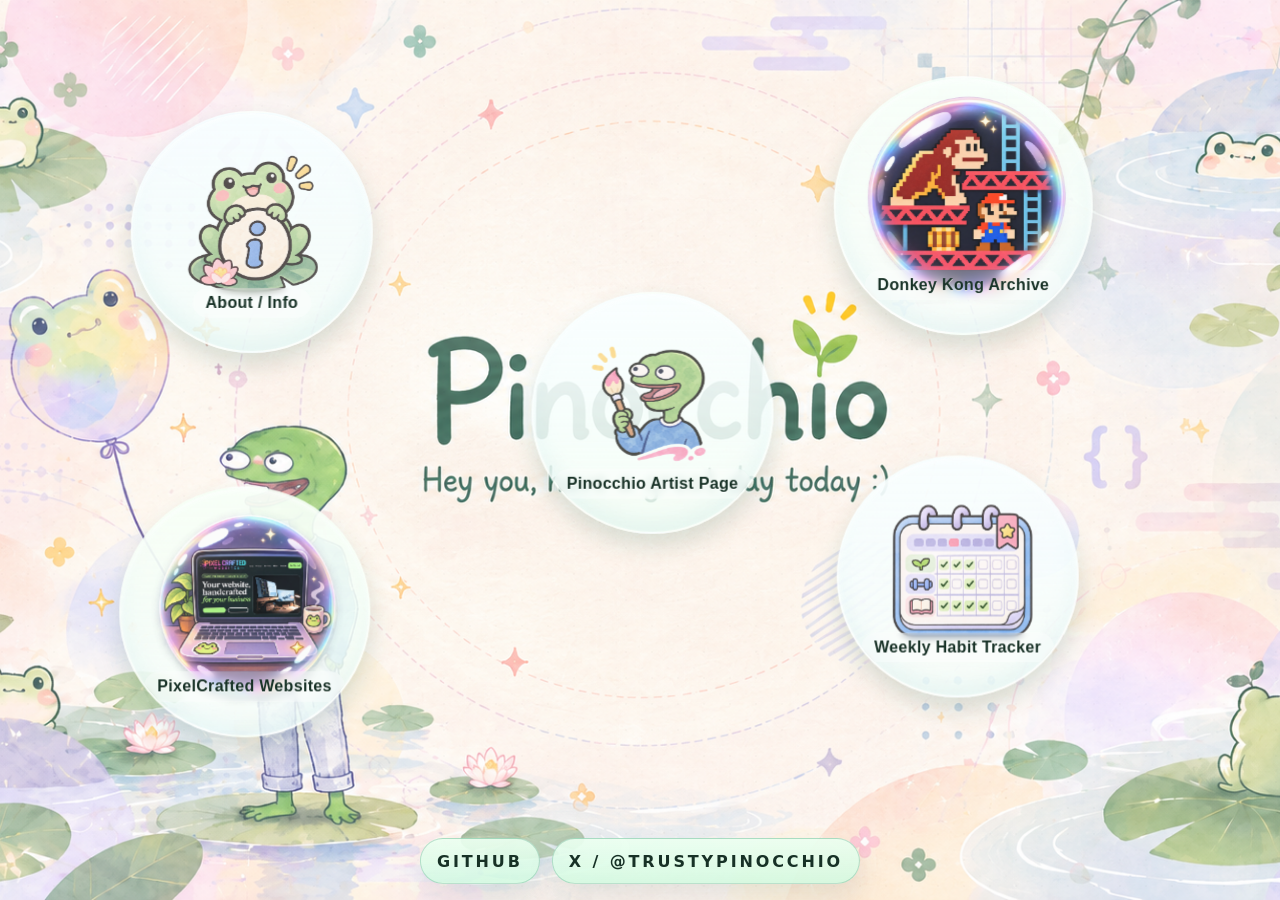
==== commit d94d65e7: "feat: publish final floating project homepage" ====
--- a/index.html
+++ b/index.html
@@ -8,35 +8,23 @@
       content="GoldenPinocchio — a playful, hand-drawn style project portal for creative work, experiments, and worlds-in-progress."
     />
     <title>GoldenPinocchio — Pinocchio Portal</title>
-    <link rel="icon" href='data:image/svg+xml,<svg xmlns="http://www.w3.org/2000/svg" viewBox="0 0 64 64"><rect width="64" height="64" rx="16" fill="%23fff5d8"/><circle cx="32" cy="32" r="18" fill="%23ff867c" stroke="%231f1d1b" stroke-width="3"/><path d="M20 18h24v10H20z" fill="%23ffd25a" stroke="%231f1d1b" stroke-width="3"/><circle cx="26" cy="31" r="2" fill="%231f1d1b"/><circle cx="38" cy="31" r="2" fill="%231f1d1b"/><path d="M26 38c4 3 8 3 12 0" fill="none" stroke="%231f1d1b" stroke-width="3" stroke-linecap="round"/></svg>' />
-    <link rel="stylesheet" href="styles.css?v=sprout-social-greeting" />
+    <link rel="icon" type="image/png" href="Assets/favicon.png" />
+    <link rel="stylesheet" href="styles.css?v=bubble-icons-1" />
     <style>
       html, body {
-        background-image: linear-gradient(rgba(255, 255, 255, 0.12), rgba(255, 255, 255, 0.12)), url("Assets/Homepage Background Image.png");
+        background-image: url("Assets/New Desktop Background.png");
         background-size: cover;
         background-position: center;
         background-repeat: no-repeat;
         background-attachment: fixed;
       }
     </style>
-    <script defer src="app.js?v=sprout-social-greeting"></script>
+    <script defer src="app.js?v=bubble-icons-1"></script>
   </head>
   <body>
     <main class="page">
       <section class="hero" aria-label="GoldenPinocchio homepage">
         <div class="scene" aria-label="Project orbit composition">
-<div class="core">
-  <h1 class="wordmark">
-    <span class="wordmark__text">Pinocchio</span>
-    <svg class="wordmark__sprout" viewBox="0 0 92 76" aria-hidden="true">
-      <path class="wordmark__stem" d="M46 68V37" />
-      <path class="wordmark__leaf" d="M44 36C26 36 12 25 10 8c18-2 33 8 36 27Z" />
-      <path class="wordmark__leaf" d="M48 36C65 35 79 24 82 7 64 5 50 16 46 34Z" />
-      <path class="wordmark__vein" d="M42 32 20 14M50 31 72 13" />
-    </svg>
-  </h1>
-</div>
-
 <aside id="project-peek" class="project-peek" aria-live="polite" hidden>
   <button id="project-peek-close" class="project-peek__close" type="button" aria-label="Close project preview">×</button>
   <p class="project-peek__eyebrow">project preview</p>
@@ -65,8 +53,8 @@
       <form method="dialog" class="info-dialog__panel">
         <button class="dialog-close" value="cancel" aria-label="Close information panel">×</button>
         <p class="info-dialog__eyebrow">come say hello</p>
-        <h2>Find Pinocchio online</h2>
-        <p class="info-dialog__intro">See more projects on GitHub or follow along on X.</p>
+        <h2>Find me online</h2>
+        <p class="info-dialog__intro"></p>
         <nav class="social-links" aria-label="Pinocchio social profiles">
           <a href="https://github.com/goldenpinocchio" target="_blank" rel="noopener noreferrer">GitHub</a>
           <a href="https://x.com/TrustyPinocchio" target="_blank" rel="noopener noreferrer">X / @TrustyPinocchio</a>
--- a/styles.css
+++ b/styles.css
@@ -525,8 +525,8 @@
   position: absolute;
   left: 50%;
   top: 50%;
-  width: min(220px, 20vw);
-  min-width: 170px;
+  width: min(330px, 30vw);
+  min-width: 255px;
   transform: translate(-50%, -50%) translate(var(--tx), var(--ty)) rotate(var(--rot));
   text-decoration: none;
   color: var(--ink);
@@ -537,6 +537,18 @@
   padding: 0;
   font: inherit;
   transition: transform 180ms ease, filter 180ms ease;
+  touch-action: none;
+}
+
+.bubble-field--active .portal {
+  cursor: grab;
+  transition: filter 160ms ease;
+}
+
+.bubble-field--active .portal--dragging {
+  cursor: grabbing;
+  z-index: 8;
+  filter: drop-shadow(0 16px 22px rgba(18, 89, 70, 0.24));
 }
 
 
@@ -548,8 +560,8 @@
 
 .portal__frame {
   position: relative;
-  border-radius: 28px;
-  padding: 12px 12px 14px;
+  border-radius: 42px;
+  padding: 18px 18px 21px;
   border: 2px solid rgba(20, 112, 94, 0.18);
   background: rgba(245,255,251,0.82);
   box-shadow: 0 18px 34px rgba(19, 119, 126, 0.12), inset 0 0 0 1px color-mix(in srgb, var(--accent, #8ef0b6) 28%, transparent);
@@ -577,7 +589,7 @@
 
 .portal__icon {
   position: relative;
-  height: 164px;
+  height: 246px;
 }
 
 .portal__art {
@@ -588,14 +600,17 @@
   transition: opacity 180ms ease, transform 180ms ease;
 }
 
-.portal__art svg {
+.portal__art svg,
+.portal__art img {
   width: 100%;
   height: 100%;
   overflow: visible;
+  object-fit: contain;
+  user-select: none;
 }
 
 .portal__art--default {
-  opacity: 1;
+  opacity: .93;
   transform: translateY(0) scale(1);
 }
 
@@ -658,11 +673,11 @@
 .portal--pixel { --tx: -270px; --ty: 176px; --rot: 4deg; }
 .portal--artist { --tx: 270px; --ty: 176px; --rot: -4deg; }
 
-.portal--donkey .portal__frame { background: linear-gradient(180deg, rgba(218, 255, 230, 0.95), rgba(242, 255, 251, 0.84)); }
-.portal--habit .portal__frame { background: linear-gradient(180deg, rgba(221, 250, 255, 0.96), rgba(238, 255, 245, 0.84)); }
-.portal--pixel .portal__frame { background: linear-gradient(180deg, rgba(217, 255, 216, 0.95), rgba(240, 255, 251, 0.84)); }
-.portal--artist .portal__frame { background: linear-gradient(180deg, rgba(225, 252, 255, 0.95), rgba(231, 255, 235, 0.84)); }
-.portal--info .portal__frame { background: linear-gradient(180deg, rgba(216, 248, 255, 0.96), rgba(233, 255, 245, 0.84)); }
+.portal--donkey .portal__frame { background: linear-gradient(180deg, rgba(218, 255, 230, 0.78), rgba(242, 255, 251, 0.66)); }
+.portal--habit .portal__frame { background: linear-gradient(180deg, rgba(221, 250, 255, 0.78), rgba(238, 255, 245, 0.66)); }
+.portal--pixel .portal__frame { background: linear-gradient(180deg, rgba(217, 255, 216, 0.78), rgba(240, 255, 251, 0.66)); }
+.portal--artist .portal__frame { background: linear-gradient(180deg, rgba(225, 252, 255, 0.78), rgba(231, 255, 235, 0.66)); }
+.portal--info .portal__frame { background: linear-gradient(180deg, rgba(216, 248, 255, 0.78), rgba(233, 255, 245, 0.66)); }
 
 .footer {
   position: fixed;
@@ -977,11 +992,27 @@
   }
 
   .footer {
-    position: static;
-    transform: none;
-    width: 100%;
-    padding: 18px 0 12px;
-  }
+    position: fixed;
+    left: 50%;
+    bottom: max(16px, env(safe-area-inset-bottom));
+    transform: translateX(-50%);
+    width: min(838px, calc(100vw - 48px));
+    padding: 0;
+    z-index: 6;
+    flex-wrap: nowrap;
+    gap: 14px;
+  }
+
+  .footer a {
+    flex: 1 1 0;
+    min-height: 58px;
+    padding: 0.9rem 1.25rem;
+    font-size: 0.82rem;
+    letter-spacing: 0.1em;
+    text-transform: uppercase;
+    white-space: nowrap;
+  }
+
 
   .portal--donkey,
   .portal--habit,
@@ -1058,16 +1089,30 @@
   }
 
   .footer {
-    position: static;
-    transform: none;
-    width: 100%;
-    padding: 16px 4px 8px;
-    gap: 10px;
+    position: fixed;
+    left: 50%;
+    bottom: max(10px, env(safe-area-inset-bottom));
+    transform: translateX(-50%);
+    width: calc(100vw - 20px);
+    padding: 0;
+    gap: 8px;
+    z-index: 6;
+    flex-wrap: nowrap;
   }
 
   .footer a {
-    min-height: 40px;
-    padding: 0.64rem 0.86rem;
+    flex: 1 1 0;
+    min-width: 0;
+    min-height: 48px;
+    padding: 0.64rem 0.55rem;
+    font-size: clamp(0.58rem, 2.5vw, 0.72rem);
+    letter-spacing: 0.07em;
+    text-transform: uppercase;
+    white-space: nowrap;
+  }
+
+  .social-trigger {
+    display: none;
   }
 
   .portal__icon {
@@ -1140,10 +1185,9 @@
     min-height: 100%;
     height: 100%;
     overflow: hidden;
-    /* The source artwork already contains the full standing frog on its left
-       side. Bias the narrow mobile crop toward him instead of losing him in a
-       centered landscape crop. */
-    background-position: 24% center !important;
+    /* Nudge the crop slightly right so the handwritten identity text sits
+       more centrally in the narrow mobile crop. */
+    background-position: 52% center !important;
     background-attachment: scroll;
   }
 
@@ -1289,7 +1333,7 @@
     display: block;
     z-index: 3;
     animation: none;
-    contain: layout paint;
+    contain: layout;
   }
 
   .portal,
@@ -1298,7 +1342,7 @@
   .portal--pixel,
   .portal--artist,
   .portal--info {
-    --bubble-size: clamp(122px, 38vw, 154px);
+    --bubble-size: clamp(128px, 42vw, 170px);
     position: absolute;
     left: 0;
     top: 0;
@@ -1308,23 +1352,31 @@
     transform: translate3d(0, 0, 0);
     will-change: transform;
     transition: filter 160ms ease;
-  }
-
-  .portal:nth-child(2) { --bubble-size: clamp(132px, 41vw, 164px); }
-  .portal:nth-child(4) { --bubble-size: clamp(128px, 39.5vw, 160px); }
+    touch-action: none;
+    cursor: grab;
+  }
+
+  .portal--dragging {
+    cursor: grabbing;
+    z-index: 8;
+    filter: drop-shadow(0 16px 22px rgba(18, 89, 70, 0.24));
+  }
+
+  .portal:nth-child(2) { --bubble-size: clamp(138px, 45vw, 180px); }
+  .portal:nth-child(4) { --bubble-size: clamp(134px, 43.5vw, 176px); }
 
   .portal__frame {
     display: grid;
     width: 100%;
     height: 100%;
     place-items: center;
-    padding: 11px;
+    padding: 16px;
     border: 2px solid rgba(255, 255, 255, 0.82);
     border-radius: 50%;
     background:
       radial-gradient(circle at 30% 21%, rgba(255,255,255,0.94) 0 5%, transparent 6%),
       radial-gradient(circle at 36% 29%, rgba(255,255,255,0.48) 0 15%, transparent 16%),
-      linear-gradient(145deg, rgba(238, 255, 254, 0.88), rgba(110, 222, 220, 0.62));
+      linear-gradient(145deg, rgba(238, 255, 254, 0.70), rgba(110, 222, 220, 0.44));
     box-shadow:
       inset 0 2px 4px rgba(255,255,255,0.88),
       inset 0 -11px 18px rgba(28, 157, 173, 0.18),
@@ -1346,6 +1398,7 @@
   .portal__icon {
     width: 100%;
     height: 100%;
+    transform: translateY(-14px) scale(0.86);
   }
 
   .portal__art {
@@ -1356,9 +1409,35 @@
     filter: drop-shadow(0 3px 2px rgba(23, 49, 38, 0.12));
   }
 
-  .portal__spark,
+  .portal__spark {
+    display: none;
+  }
+
   .portal__label {
-    display: none;
+    position: absolute;
+    left: 50%;
+    top: auto;
+    bottom: 16px;
+    display: block;
+    width: max-content;
+    max-width: calc(100% - 28px);
+    padding: 5px 11px 6px;
+    border-radius: 999px;
+    background: rgba(255, 255, 255, 0.30);
+    -webkit-backdrop-filter: blur(3px);
+    backdrop-filter: blur(3px);
+    transform: translateX(-50%);
+    pointer-events: none;
+    z-index: 2;
+  }
+
+  .portal__name {
+    display: block;
+    color: var(--ink);
+    font-size: clamp(0.78rem, 3.1vw, 0.98rem);
+    line-height: 1.08;
+    text-align: center;
+    text-shadow: 0 1px 0 rgba(255,255,255,0.86);
   }
 
   .portal:hover,
@@ -1368,10 +1447,6 @@
 
   .portal:active .portal__frame {
     transform: scale(0.94);
-  }
-
-  .portal--info {
-    display: none;
   }
 
   .portal--selected .portal__frame {
@@ -1384,7 +1459,7 @@
   }
 
   .footer {
-    display: none;
+    display: flex;
   }
 
   .social-trigger {
@@ -1438,3 +1513,50 @@
   .social-trigger { display: none; }
   .footer { display: flex; }
 }
+
+/* Primary bubble field: the homepage keeps its playful floating composition at every size. */
+@media (min-width: 701px) {
+  html, body { overflow: hidden; }
+  .project-orbit { position:absolute; inset:0; z-index:3; animation:none; contain:layout; }
+  .portal, .portal--donkey, .portal--habit, .portal--pixel, .portal--artist, .portal--info { --bubble-size:clamp(203px,18.9vw,284px); position:absolute; left:0; top:0; width:var(--bubble-size); min-width:0; aspect-ratio:1; transform:translate3d(0,0,0); will-change:transform; transition:filter 160ms ease; }
+  .portal:nth-child(2) { --bubble-size:clamp(224px,20.25vw,305px); }
+  .portal:nth-child(4) { --bubble-size:clamp(213px,19.575vw,294px); }
+  .portal__frame { display:grid; width:100%; height:100%; place-items:center; padding:20px; border:2px solid rgba(255,255,255,.72); border-radius:50%; background:radial-gradient(circle at 30% 21%,rgba(255,255,255,.80) 0 5%,transparent 6%),radial-gradient(circle at 36% 29%,rgba(255,255,255,.40) 0 15%,transparent 16%),linear-gradient(145deg,rgba(238,255,254,.72),rgba(110,222,220,.46)); box-shadow:inset 0 2px 4px rgba(255,255,255,.72),inset 0 -13px 20px rgba(28,157,173,.14),0 12px 24px rgba(18,89,70,.16); animation:none; }
+  .portal__frame::after, .portal__spark { display:none; }
+  .portal__label { position:absolute; left:50%; top:auto; bottom:19px; display:block; width:max-content; max-width:calc(100% - 36px); padding:6px 13px 7px; border-radius:999px; background:rgba(255,255,255,.30); -webkit-backdrop-filter:blur(3px); backdrop-filter:blur(3px); transform:translateX(-50%); pointer-events:none; z-index:2; }
+  .portal__name { display:block; color:var(--ink); font-size:1rem; line-height:1.08; text-align:center; text-shadow:0 1px 0 rgba(255,255,255,.86); }
+  .portal__icon, .portal__art { width:100%; height:100%; }
+  .portal__art { inset:5px; }
+  .portal:hover, .portal:focus-visible { filter:drop-shadow(0 14px 22px rgba(18,89,70,.25)); }
+  .portal:hover .portal__art--default, .portal:focus-visible .portal__art--default { opacity:1; transform:none; }
+  .portal:hover .portal__art--alt, .portal:focus-visible .portal__art--alt { opacity:0; transform:none; }
+  .project-peek { position:fixed; left:50%; bottom:104px; z-index:7; display:block; width:min(390px,calc(100vw - 36px)); padding:17px 54px 17px 19px; border:1px solid rgba(23,49,38,.16); border-radius:22px; background:linear-gradient(145deg,rgba(249,255,247,.97),rgba(224,255,241,.93)); box-shadow:0 16px 38px rgba(18,89,70,.2),inset 0 1px 0 rgba(255,255,255,.9); opacity:0; transform:translate(-50%,10px) scale(.98); transition:opacity 160ms ease,transform 160ms ease; backdrop-filter:blur(12px); -webkit-backdrop-filter:blur(12px); pointer-events:none; }
+  .project-peek--open { opacity:1; transform:translate(-50%,0) scale(1); pointer-events:auto; }
+  .project-peek__eyebrow { margin:0 0 4px; color:rgba(23,49,38,.62); font-size:.62rem; font-weight:900; letter-spacing:.14em; text-transform:uppercase; }
+  .project-peek h2 { margin:0; font-family:"Comic Sans MS","Trebuchet MS",sans-serif; font-size:1.35rem; line-height:1.08; }
+  .project-peek__description { margin:6px 0 11px; color:rgba(23,49,38,.78); font-size:.82rem; font-weight:700; line-height:1.35; }
+  .project-peek__close { position:absolute; top:10px; right:10px; width:38px; height:38px; border:0; border-radius:50%; background:rgba(255,255,255,.82); color:var(--ink); font:800 1.2rem/1 "Trebuchet MS",sans-serif; cursor:pointer; }
+  .project-peek__visit { min-height:38px; padding:.55rem .9rem; border:1px solid rgba(23,49,38,.16); border-radius:999px; background:linear-gradient(180deg,#caffdc,#8ef0b6); color:var(--ink); font:900 .75rem/1 "Trebuchet MS",sans-serif; cursor:pointer; }
+}
+
+/* The intermediate desktop/tablet width keeps the floating composition, but its
+   scene must have a real height so the bubble physics has valid vertical bounds. */
+@media (min-width: 701px) and (max-width: 1080px) {
+  .scene {
+    min-height: 100svh;
+    height: 100svh;
+  }
+
+  .project-orbit {
+    height: 100%;
+  }
+}
+
+/* Raise every bubble's icon and label inside its bubble at every viewport size. */
+.portal__icon {
+  transform: translateY(-14px);
+}
+
+.portal__label {
+  transform: translate(-50%, -14px);
+}
